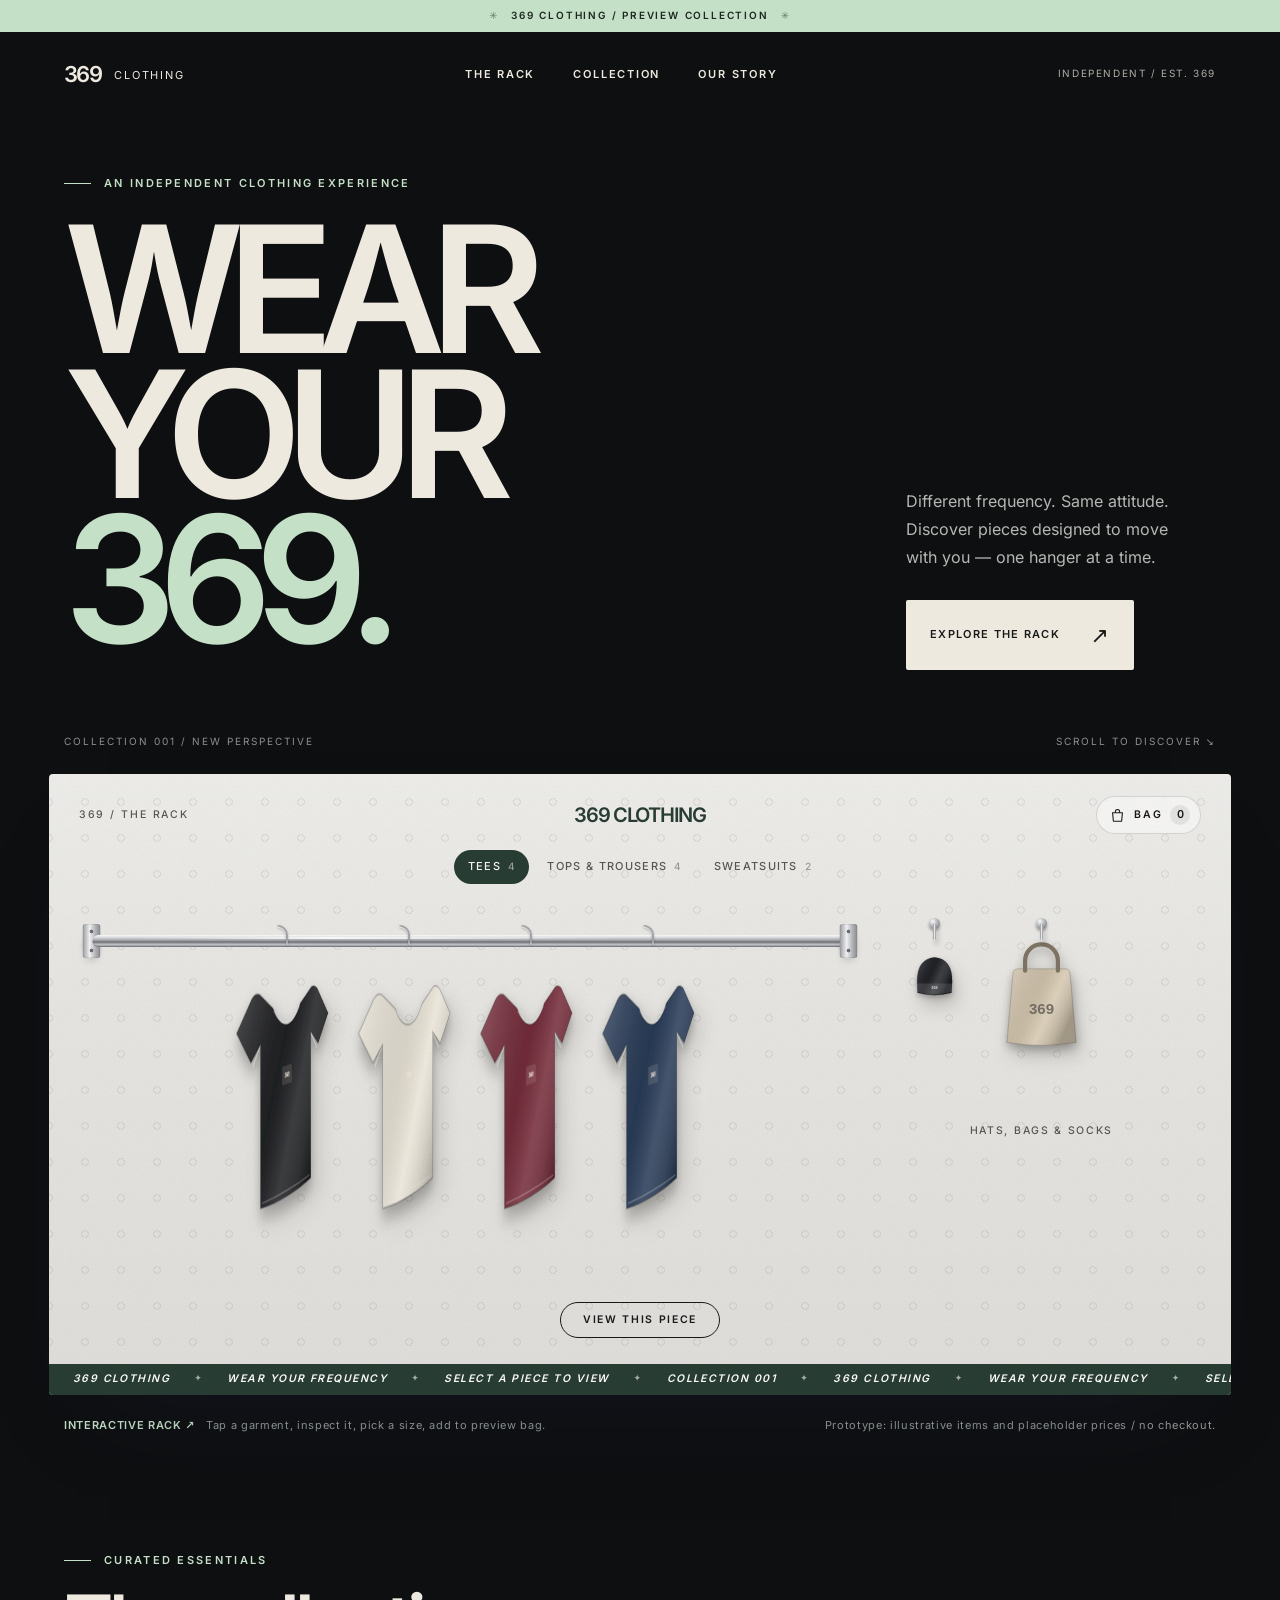
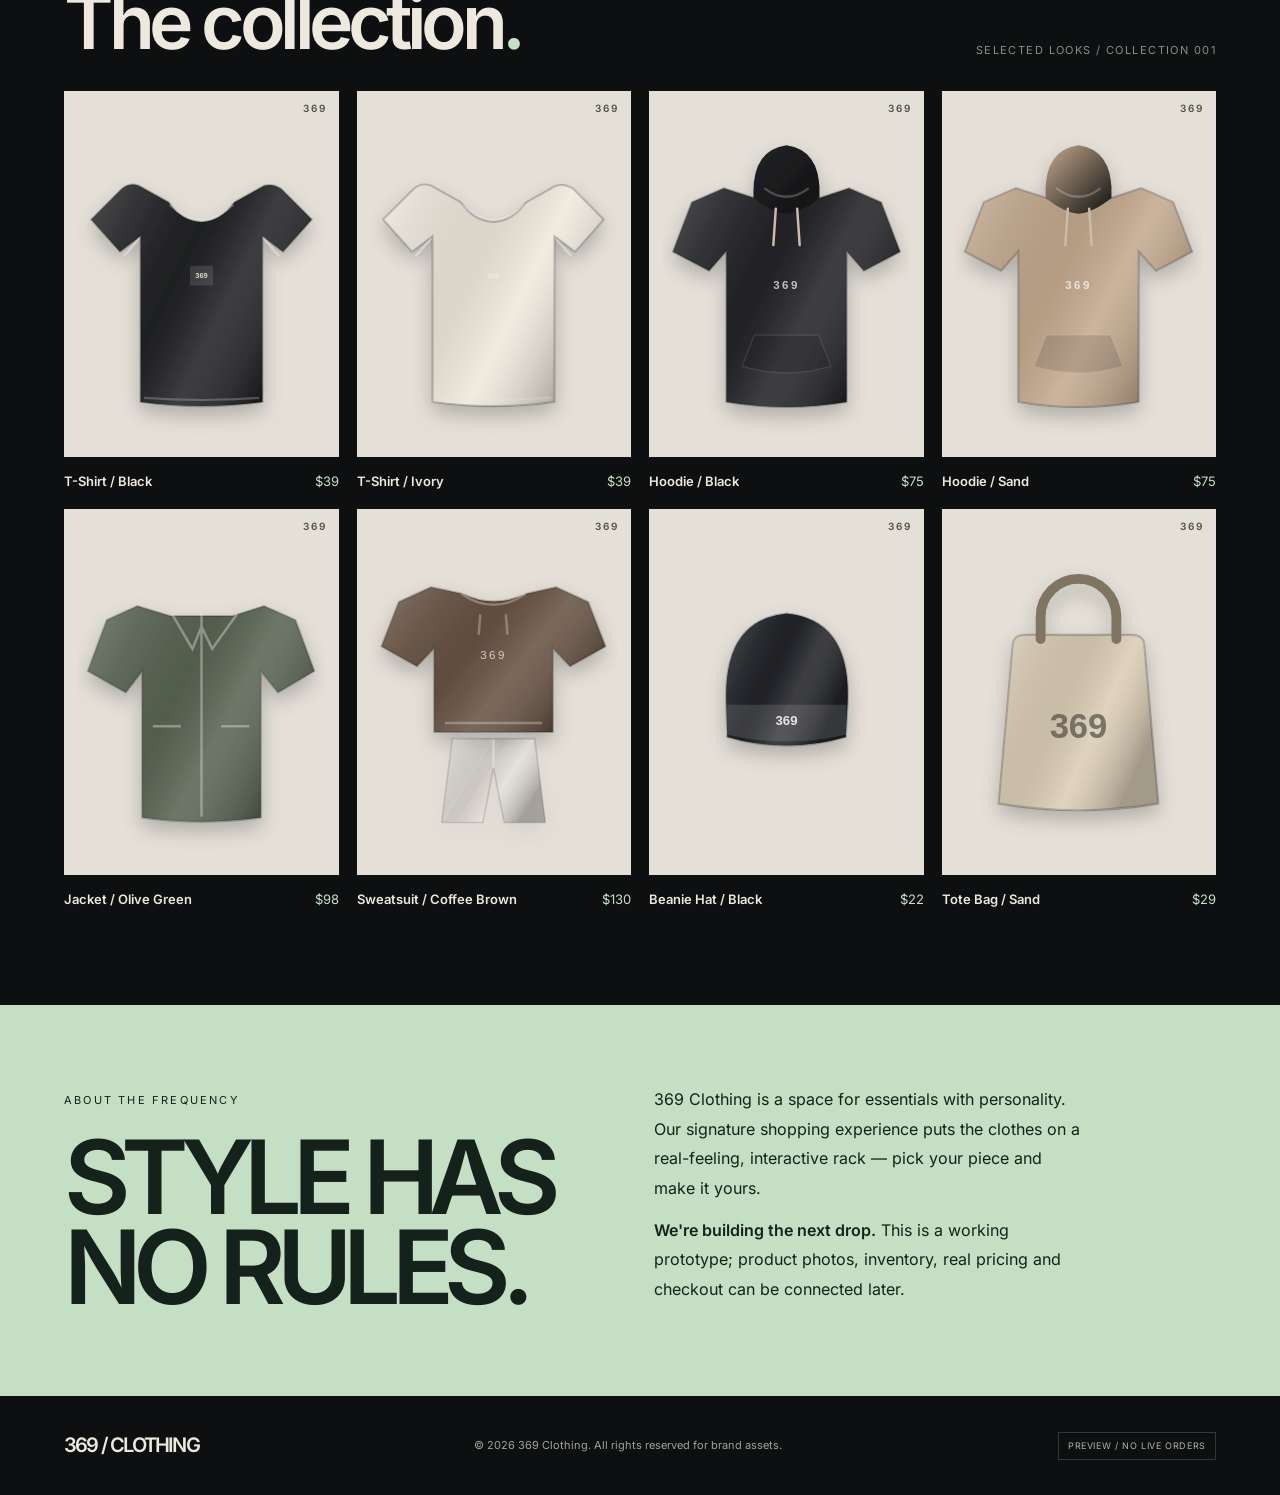
==== index.html @ be25eebd "Build 369 Clothing Mkurugenzi interactive rack demo" ====
<!doctype html>
<html lang="en">
<head>
<meta charset="utf-8">
<meta name="viewport" content="width=device-width,initial-scale=1">
<meta name="theme-color" content="#0e0f11">
<meta name="description" content="369 Clothing — contemporary streetwear. Discover the collection on an interactive clothing rail.">
<title>369 CLOTHING — Wear Your Frequency</title>
<link rel="stylesheet" href="assets/rack.css">
<style>
:root{--bg:#0e0f11;--cream:#eee9df;--quiet:#9e9f9d;--accent:#c4e0c7;--line:rgba(255,255,255,.16)}
*,*:before,*:after{box-sizing:border-box}
html{scroll-behavior:smooth}body{margin:0;background:var(--bg);color:var(--cream);font-family:"MKR Inter",Inter,system-ui,Arial,sans-serif;line-height:1.55}a{color:inherit;text-decoration:none}button{font:inherit}button,a{-webkit-tap-highlight-color:transparent}a:focus-visible,button:focus-visible{outline:2px solid var(--accent);outline-offset:4px}
.announcement{min-height:32px;display:flex;align-items:center;justify-content:center;gap:12px;background:var(--accent);color:#1d2720;text-align:center;font-size:10px;font-weight:700;letter-spacing:.18em;text-transform:uppercase;padding:8px 14px}
.announcement span{opacity:.55}
.navbar{position:relative;z-index:8;display:flex;align-items:center;justify-content:space-between;max-width:1460px;margin:auto;padding:25px clamp(20px,5vw,74px)}
.brand{font-weight:800;font-size:22px;letter-spacing:-.075em;white-space:nowrap}.brand b{font-weight:400;font-size:11px;letter-spacing:.16em;margin-left:9px;vertical-align:middle}
.navlinks{display:flex;align-items:center;gap:clamp(20px,3vw,50px);font-size:11px;font-weight:600;letter-spacing:.16em;text-transform:uppercase}.navlinks a:hover{color:var(--accent)}.navend{font-size:10px;letter-spacing:.16em;text-transform:uppercase;opacity:.72}
.hero{max-width:1460px;margin:auto;display:grid;grid-template-columns:minmax(0,1fr) 310px;gap:32px;padding:50px clamp(20px,5vw,74px) 60px;align-items:end}
.eyebrow{display:inline-flex;align-items:center;gap:13px;color:var(--accent);font-size:11px;letter-spacing:.21em;text-transform:uppercase;font-weight:600}.eyebrow:before{content:"";height:1px;width:27px;background:var(--accent)}
h1,h2,h3,p{margin-top:0}h1{font-size:clamp(70px,13.8vw,196px);line-height:.82;font-weight:750;letter-spacing:-.095em;margin:25px 0 22px}
.hero h1 em{font-style:normal;color:var(--accent)}
.hero-caption{padding:0 5px 4px 0}.hero-caption p{font-size:16px;color:#b6b7b3;line-height:1.75;max-width:290px;margin-bottom:29px}.round-btn{display:inline-flex;align-items:center;justify-content:space-between;gap:30px;background:var(--cream);color:#171a18;border-radius:2px;padding:18px 24px;font-size:11px;font-weight:700;text-transform:uppercase;letter-spacing:.12em;min-width:220px;transition:transform .2s,background .2s}.round-btn:hover{background:var(--accent);transform:translateY(-3px)}.round-btn span{font-size:22px;font-weight:400}
.hero-overline{max-width:1460px;margin:0 auto;padding:0 clamp(20px,5vw,74px) 25px;display:flex;justify-content:space-between;color:#8d908d;font-size:10px;letter-spacing:.2em;text-transform:uppercase}
.rack-section{max-width:1460px;margin:auto;padding:0 clamp(12px,3.8vw,58px)}.rack-section .mkr-shell{border-radius:4px}
.rack-section .mkr,.rack-section .mkr-detail{--mkr-bg:#e9e6df;--mkr-bg-2:#f4f0e9;--mkr-paper:#faf8f4;--mkr-navy:#283d34;--mkr-navy-ink:#fff}
.rack-section .mkr-logo{font-family:"MKR Inter",sans-serif;font-style:normal;font-weight:800;font-size:20px;letter-spacing:-.065em}
.rack-section .mkr-tab[aria-pressed="true"]{background:#283d34}
.rack-note{display:flex;justify-content:space-between;gap:20px;max-width:1460px;margin:auto;padding:22px clamp(20px,5vw,74px) 74px;color:#949b96;font-size:11px;letter-spacing:.06em}.rack-note b{color:var(--accent);font-weight:600}
.section{max-width:1460px;margin:auto;padding:35px clamp(20px,5vw,74px) 96px}.section-head{display:flex;align-items:end;justify-content:space-between;gap:20px;margin-bottom:32px}.section h2{font-size:clamp(40px,6vw,75px);line-height:1;letter-spacing:-.073em;font-weight:650;margin:15px 0 0}.section-head small{color:#888f88;font-size:11px;letter-spacing:.13em;text-transform:uppercase}
.grid{display:grid;grid-template-columns:repeat(4,minmax(0,1fr));gap:18px}.product{display:block}.product-img{background:#e4e0d8;aspect-ratio:3/4;display:grid;place-items:center;position:relative;overflow:hidden}.product-img img{height:89%;max-width:90%;object-fit:contain;transition:transform .5s cubic-bezier(.2,.8,.2,1)}.product:hover img{transform:scale(1.075) rotate(-2deg)}.product-img:after{content:"369";position:absolute;right:12px;top:10px;font-size:10px;color:#4b5048;font-weight:700;letter-spacing:.2em}.product-meta{padding-top:14px;display:flex;justify-content:space-between;gap:14px;font-size:13px}.product-meta strong{font-weight:600}.product-meta span{color:var(--accent);white-space:nowrap}
.story{background:#c4dfc4;color:#14221b;min-height:300px;display:grid;grid-template-columns:1fr 1fr;gap:28px;align-items:center;padding:80px max(5vw,20px)}.story h2{font-size:clamp(50px,8vw,110px);line-height:.88;letter-spacing:-.09em;margin:0}.story p{max-width:430px;line-height:1.85;margin:0 0 12px}.story .small{font-size:11px;letter-spacing:.2em;text-transform:uppercase;margin-bottom:22px}
footer{max-width:1460px;margin:auto;display:flex;justify-content:space-between;gap:25px;align-items:center;padding:34px clamp(20px,5vw,74px);font-size:11px;color:#9ea49d}footer strong{color:var(--cream);font-size:20px;letter-spacing:-.09em}
.demo-tag{border:1px solid var(--line);padding:6px 9px;font-size:9px;color:#a5bca9;letter-spacing:.07em;text-transform:uppercase}
@media(max-width:850px){.hero{grid-template-columns:1fr;gap:0;padding-top:28px}.hero-caption p{max-width:580px}.hero h1{font-size:clamp(70px,16vw,148px)}.hero-overline{padding-top:12px}.grid{grid-template-columns:repeat(2,minmax(0,1fr))}.story{grid-template-columns:1fr;padding:60px 24px}.navend{display:none}}
@media(max-width:480px){.navbar{padding:21px 17px}.brand{font-size:20px}.brand b{display:none}.navlinks{gap:13px;font-size:9px}.hero{padding:35px 19px 43px}.hero h1{font-size:clamp(69px,18vw,102px)}.hero-caption p{font-size:14px}.hero-overline{padding:0 18px 18px}.hero-overline span:last-child{display:none}.rack-section{padding:0 8px}.rack-note{padding:21px 18px 55px;display:block}.rack-note span{display:block;margin-bottom:7px}.section{padding:20px 18px 65px}.section-head small{display:none}.grid{gap:12px}.product-meta{font-size:11px}.section h2{font-size:46px}footer{padding:30px 18px;flex-wrap:wrap}.announcement{font-size:9px}}
@media(prefers-reduced-motion:reduce){html{scroll-behavior:auto}.product-img img,.round-btn{transition:none}}
</style>
</head>
<body>
<div class="announcement"><span>✳</span> 369 CLOTHING / PREVIEW COLLECTION <span>✳</span></div>
<header class="navbar">
  <a href="#" class="brand" aria-label="369 Clothing Home">369 <b>CLOTHING</b></a>
  <nav class="navlinks" aria-label="Main navigation"><a href="#rack">The Rack</a><a href="#collection">Collection</a><a href="#story">Our Story</a></nav>
  <div class="navend">Independent / Est. 369</div>
</header>
<main>
<section class="hero">
  <div>
    <div class="eyebrow">An independent clothing experience</div>
    <h1>WEAR<br>YOUR<br><em>369.</em></h1>
  </div>
  <div class="hero-caption">
    <p>Different frequency. Same attitude. Discover pieces designed to move with you — one hanger at a time.</p>
    <a class="round-btn" href="#rack">Explore the rack <span aria-hidden="true">↗</span></a>
  </div>
</section>
<div class="hero-overline"><span>Collection 001 / New perspective</span><span>Scroll to discover ↘</span></div>
<section id="rack" class="rack-section" aria-label="Interactive clothing rack">
 <div class="mkr" data-mkr-config='{"title":"369 / The Rack","currency":"$","ticker":["369 CLOTHING","WEAR YOUR FREQUENCY","SELECT A PIECE TO VIEW","COLLECTION 001"]}'></div>
</section>
<div class="rack-note"><span><b>INTERACTIVE RACK ↗</b> &nbsp; Tap a garment, inspect it, pick a size, add to preview bag.</span><span>Prototype: illustrative items and placeholder prices / no checkout.</span></div>
<section id="collection" class="section">
  <div class="section-head"><div><div class="eyebrow">Curated essentials</div><h2>The collection<span style="color:var(--accent)">.</span></h2></div><small>Selected looks / collection 001</small></div>
  <div id="product-grid" class="grid" aria-label="Selected clothing pieces"></div>
</section>
<section id="story" class="story"><div><p class="small">About the frequency</p><h2>STYLE HAS<br>NO RULES.</h2></div><div><p>369 Clothing is a space for essentials with personality. Our signature shopping experience puts the clothes on a real-feeling, interactive rack — pick your piece and make it yours.</p><p><strong>We're building the next drop.</strong> This is a working prototype; product photos, inventory, real pricing and checkout can be connected later.</p></div></section>
</main>
<footer><strong>369 / CLOTHING</strong><div>© 2026 369 Clothing. All rights reserved for brand assets.</div><span class="demo-tag">Preview / no live orders</span></footer>
<script src="assets/products.js"></script>
<script src="assets/cart.js"></script>
<script src="assets/rack.js"></script>
<script>
(function(){
 const grid=document.getElementById('product-grid');
 const picks=[0,1,4,5,6,8,10,11];
 const items=window.MKR_FALLBACK_PRODUCTS||[];
 grid.innerHTML=picks.map((n)=>{
   const p=items[n];if(!p)return '';
   const name=p.name.split(' – ');
   return '<a class="product" href="#rack" aria-label="See '+name[0]+' on the interactive rack"><div class="product-img"><img loading="lazy" src="'+p.image+'" alt="'+p.name+' — illustrative preview"></div><div class="product-meta"><strong>'+name[0]+' / '+(name[1]||'')+'</strong><span>$'+p.price+'</span></div></a>';
 }).join('');
})();
</script>
</body>
</html>
---- assets/rack.css ----
/*! Mkurugenzi v2.1.0. Fonts: Inter and Instrument Serif, SIL Open Font License 1.1, self hosted. */

@font-face { font-family: "MKR Inter"; src: url("fonts/inter-latin-400-normal.woff2") format("woff2"); font-weight: 400; font-display: swap; }
@font-face { font-family: "MKR Inter"; src: url("fonts/inter-latin-500-normal.woff2") format("woff2"); font-weight: 500; font-display: swap; }
@font-face { font-family: "MKR Inter"; src: url("fonts/inter-latin-600-normal.woff2") format("woff2"); font-weight: 600; font-display: swap; }
@font-face { font-family: "MKR Serif"; src: url("fonts/instrument-serif-latin-400-italic.woff2") format("woff2"); font-style: italic; font-weight: 400; font-display: swap; }

.mkr, .mkr-detail {
  --mkr-bg: #e9e7e2;
  --mkr-bg-2: #f3f1ec;
  --mkr-paper: #faf9f6;
  --mkr-ink: #18181a;
  --mkr-muted: #5a5853;
  --mkr-line: rgba(24, 24, 26, .14);
  --mkr-navy: #2a3a64;
  --mkr-navy-ink: #f4f1ea;
  --mkr-sans: "MKR Inter", system-ui, -apple-system, "Segoe UI", Roboto, sans-serif;
  --mkr-serif: "MKR Serif", Georgia, serif;
  --mkr-ease: cubic-bezier(.22, .9, .24, 1);
  --mkr-spring: cubic-bezier(.34, 1.4, .5, 1);
  font-family: var(--mkr-sans);
  color: var(--mkr-ink);
  line-height: 1.4;
  -webkit-font-smoothing: antialiased;
}
.mkr *, .mkr *::before, .mkr *::after, .mkr-detail *, .mkr-detail *::before, .mkr-detail *::after { box-sizing: border-box; }
.mkr button, .mkr-detail button { all: unset; box-sizing: border-box; cursor: pointer; font-family: var(--mkr-sans); -webkit-tap-highlight-color: transparent; }
.mkr ul { list-style: none; margin: 0; padding: 0; }
.mkr li { margin: 0; padding: 0; }
.mkr p, .mkr-detail p, .mkr-detail h3, .mkr-detail figure { margin: 0; padding: 0; }
.mkr img, .mkr-detail img { max-width: none; border: 0; box-shadow: none; -webkit-user-drag: none; user-select: none; }
.mkr a, .mkr-detail a { color: inherit; }
.mkr :focus-visible, .mkr-detail :focus-visible { outline: 2px solid var(--mkr-navy); outline-offset: 3px; border-radius: 6px; }
.mkr-sr { position: absolute !important; width: 1px; height: 1px; overflow: hidden; clip: rect(0 0 0 0); white-space: nowrap; }

/* Studio cut-outs drawn from the shared image sheet. --sh is the rendered height. */
.mkr-sprite {
  display: block; flex: 0 0 auto;
  height: var(--sh, 300px);
  width: calc(var(--sh, 300px) * var(--r, .75));
  background-repeat: no-repeat;
  background-size: calc(var(--sh, 300px) * var(--bs, 1)) auto;
  background-position: calc(var(--sh, 300px) * var(--bx, 0)) calc(var(--sh, 300px) * var(--by, 0));
}
.mkr-photo-fallback { display: block; height: var(--sh, 300px); width: auto; object-fit: contain; }

/* ------------------------------------------------------------------ */
/* Shell                                                              */
/* ------------------------------------------------------------------ */
.mkr { display: block; width: 100%; }
.mkr-shell {
  position: relative;
  isolation: isolate;
  overflow: hidden;
  border-radius: 10px;
  background-color: #e8e7e3;
  background-image:
    radial-gradient(circle at center, rgba(0,0,0,0) 0 2.6px, rgba(40,36,30,.075) 2.9px 3.8px, rgba(0,0,0,0) 4.2px),
    linear-gradient(180deg, rgba(255,255,255,.35), rgba(255,255,255,0) 40%, rgba(0,0,0,.03));
  background-size: 36px 36px, 100% 100%;
  background-position: 18px 10px, 0 0;
  box-shadow: 0 50px 90px -60px rgba(24, 30, 50, .55), 0 0 0 1px rgba(24,24,26,.05);
}
.mkr-grain {
  position: absolute; inset: 0; z-index: 30; pointer-events: none; opacity: .045; mix-blend-mode: multiply;
  background-image: url("data:image/svg+xml,%3Csvg xmlns='http://www.w3.org/2000/svg' width='160' height='160'%3E%3Cfilter id='n'%3E%3CfeTurbulence type='fractalNoise' baseFrequency='.9' numOctaves='2' stitchTiles='stitch'/%3E%3CfeColorMatrix values='0 0 0 0 0 0 0 0 0 0 0 0 0 0 0 0 0 0 .9 0'/%3E%3C/filter%3E%3Crect width='100%25' height='100%25' filter='url(%23n)'/%3E%3C/svg%3E");
}

.mkr-top {
  position: relative; z-index: 4;
  display: grid; grid-template-columns: 1fr auto 1fr; align-items: center;
  padding: 22px 30px 0;
  font-size: 10.5px; font-weight: 500; letter-spacing: .18em; text-transform: uppercase; color: var(--mkr-muted);
}
.mkr-top-r { text-align: right; }
.mkr-logo {
  font-family: var(--mkr-serif); font-style: italic; font-size: 30px; letter-spacing: 0; text-transform: none;
  color: var(--mkr-navy); line-height: 1;
}

.mkr-tabs { position: relative; z-index: 4; display: flex; justify-content: center; gap: 4px; padding: 16px 20px 0; flex-wrap: wrap; }
.mkr .mkr-tab {
  position: relative; font-size: 11px; font-weight: 500; letter-spacing: .12em; text-transform: uppercase;
  padding: 9px 14px; border-radius: 999px; color: var(--mkr-muted); transition: color .25s, background .25s;
}
.mkr .mkr-tab:hover { color: var(--mkr-ink); background: rgba(24,24,26,.05); }
.mkr .mkr-tab[aria-pressed="true"] { color: var(--mkr-paper); background: var(--mkr-ink); }
.mkr-tab-n { margin-left: 7px; font-size: 10px; opacity: .55; font-variant-numeric: tabular-nums; }

/* ------------------------------------------------------------------ */
/* Scene: rail + wall                                                 */
/* ------------------------------------------------------------------ */
.mkr-scene {
  position: relative; z-index: 2;
  display: grid; grid-template-columns: minmax(0, 1fr) 320px; gap: 20px;
  padding: 10px 30px 0;
}

/* Rail */
.mkr-railzone { position: relative; height: calc(var(--railh, 470px)); }
.mkr-rod { position: absolute; left: 50%; top: 30px; width: var(--rodw, 90%); max-width: 100%; height: 34px; transform: translateX(-50%); pointer-events: none; z-index: 0; transition: width .5s var(--mkr-ease); }
.mkr-bar {
  position: absolute; left: 10px; right: 10px; top: 11px; height: 12px; border-radius: 7px;
  background: linear-gradient(180deg, #ffffff 0%, #e3e4e6 18%, #a7a9ad 44%, #6f7176 58%, #c2c4c8 78%, #8c8e93 100%);
  box-shadow: 0 12px 16px -10px rgba(0,0,0,.4), inset 0 -1px 0 rgba(0,0,0,.18);
}
.mkr-bar::after { content: ""; position: absolute; left: 6%; right: 30%; top: 2px; height: 2px; border-radius: 2px; background: linear-gradient(90deg, rgba(255,255,255,0), rgba(255,255,255,.95) 40%, rgba(255,255,255,0)); }
.mkr-bracket {
  position: absolute; top: 0; width: 18px; height: 34px; border-radius: 3px;
  background:
    radial-gradient(circle at 50% 22%, #6d6f74 0 1.6px, transparent 2.2px),
    radial-gradient(circle at 50% 78%, #6d6f74 0 1.6px, transparent 2.2px),
    linear-gradient(90deg, #9a9ca1, #f5f5f6 40%, #b7b9bd 70%, #8a8c91);
  box-shadow: 0 6px 10px -6px rgba(0,0,0,.45), inset 0 0 0 1px rgba(0,0,0,.08);
}
.mkr-bracket-l { left: 0; } .mkr-bracket-r { right: 0; }

.mkr-rack {
  position: relative; z-index: 2; height: 100%;
  display: flex; justify-content: center; align-items: flex-start;
  padding-top: 29px !important;
}
.mkr-railzone.is-scroll { overflow-x: auto; overflow-y: hidden; scrollbar-width: none; }
.mkr-railzone.is-scroll::-webkit-scrollbar { display: none; }
.mkr-railzone.is-scroll .mkr-rack { justify-content: flex-start; width: max-content; padding: 29px 30px 0 !important; }
.mkr-railzone.is-scroll .mkr-rod { display: none; }
.mkr-railzone.is-scroll .mkr-rack::before {
  content: ""; position: absolute; left: 8px; right: 8px; top: 41px; height: 12px; border-radius: 7px; z-index: -1;
  background: linear-gradient(180deg, #ffffff 0%, #e3e4e6 18%, #a7a9ad 44%, #6f7176 58%, #c2c4c8 78%, #8c8e93 100%);
  box-shadow: 0 12px 16px -10px rgba(0,0,0,.4);
}

.mkr-slot {
  position: relative; flex: 0 0 auto; height: 100%;
  width: calc(var(--ws, 70px) * var(--k, 1) + var(--gap, 24px));
  transition: width .6s var(--mkr-ease);
}
.mkr-slot.is-active { width: calc(var(--wf, 240px) * var(--k, 1) + var(--gap, 24px)); z-index: 10; }
/* Chrome hook that wraps over the rod */
.mkr-slot::before {
  content: ""; position: absolute; z-index: 3; pointer-events: none;
  left: calc(50% - 10px); top: 2px; width: 11px; height: 19px;
  border: 2.4px solid #a4a6ab; border-left-color: transparent; border-bottom-color: transparent; border-radius: 0 10px 0 0;
  filter: drop-shadow(0 1px 0 rgba(255,255,255,.7)) drop-shadow(0 1px 1px rgba(0,0,0,.25));
}
.mkr .mkr-item { position: absolute; inset: 0; display: block; border-radius: 10px; }
.mkr .mkr-item:focus-visible { outline-offset: -4px; }

.mkr-garment {
  position: absolute; left: 50%; top: 0; transform: translateX(-50%);
  width: calc(var(--wf, 240px) * var(--k, 1)); height: calc(var(--h, 300px) * var(--k, 1));
  --sh: calc(var(--h, 300px) * var(--k, 1));
  pointer-events: none;
  filter: drop-shadow(6px 12px 10px rgba(30, 26, 20, .16));
}
.mkr-face { position: absolute; top: 0; left: 50%; display: block; backface-visibility: hidden; transform-origin: 50% 0; }
.mkr-face-side {
  transform: translateX(-50%) perspective(900px) rotateY(0deg);
  transition: transform .34s cubic-bezier(.5, 0, .75, 0) .12s, opacity .2s linear .26s;
}
.mkr-face-side.is-fake { transform: translateX(-50%) perspective(900px) rotateY(64deg); }
.mkr-face-front {
  opacity: 0;
  transform: translateX(-50%) perspective(900px) rotateY(-88deg);
  transition: transform .3s cubic-bezier(.5, 0, .75, 0), opacity .12s linear .18s;
}
.mkr-slot.is-active .mkr-face-side { opacity: 0; transform: translateX(-50%) perspective(900px) rotateY(88deg); transition: transform .3s cubic-bezier(.5, 0, .75, 0), opacity .1s linear .22s; }
.mkr-slot.is-active .mkr-face-front { opacity: 1; transform: translateX(-50%) perspective(900px) rotateY(0deg); transition: transform .5s cubic-bezier(.2, .9, .3, 1.15) .26s, opacity .08s linear .26s; }
.mkr-swing { display: block; transform-origin: 50% 0; }
.mkr-slot.is-active .mkr-swing { animation: mkr-swing 1.5s var(--mkr-ease) .45s both; }
.mkr-img { display: block; }
.mkr-slot.is-sold .mkr-garment { opacity: .5; }

.mkr-tag {
  position: absolute; left: 50%; top: calc(var(--h, 300px) * var(--k, 1) + 16px); transform: translate(-50%, 4px);
  white-space: nowrap; font-size: 11px; letter-spacing: .02em; color: var(--mkr-muted);
  opacity: 0; transition: opacity .25s, transform .35s var(--mkr-ease); pointer-events: none;
}
.mkr-slot.is-active .mkr-tag { opacity: 1; transform: translate(-50%, 0); transition-delay: .3s; }

@keyframes mkr-swing {
  0% { transform: rotate(2.4deg); }
  35% { transform: rotate(-1.4deg); }
  65% { transform: rotate(.6deg); }
  100% { transform: rotate(0); }
}
.mkr-rack.is-entering .mkr-garment { animation: mkr-hang .9s var(--mkr-spring) backwards; animation-delay: calc(var(--i) * 45ms); }
@keyframes mkr-hang { from { opacity: 0; translate: 0 -30px; } to { opacity: 1; translate: 0 0; } }

/* Wall: pegs on the same pegboard */
.mkr-wall { position: relative; display: flex; flex-direction: column; justify-content: flex-start; padding-top: 24px; }
.mkr-wall-panel { position: relative; padding: 0 4px; }
.mkr-pegs { display: grid; grid-template-columns: repeat(3, 1fr); row-gap: 30px; column-gap: 8px; }
.mkr-peg { position: relative; height: calc(var(--h, 120px) + 60px); display: flex; justify-content: center; }
.mkr-hook {
  position: absolute; top: 0; left: 50%; width: 11px; height: 11px; margin-left: -5.5px; border-radius: 50%; z-index: 3;
  background: radial-gradient(circle at 35% 30%, #ffffff, #b6b8bc 45%, #6c6e73 100%);
  box-shadow: 0 2px 3px rgba(0,0,0,.35);
}
.mkr-hook::after {
  content: ""; position: absolute; left: 50%; top: 6px; width: 3px; height: 16px; margin-left: -1.5px; border-radius: 0 0 3px 3px;
  background: linear-gradient(90deg, #8a8c91, #eeeeef 50%, #8a8c91);
  box-shadow: 2px 5px 5px rgba(0,0,0,.2);
}
.mkr .mkr-wallitem { position: absolute; left: 0; right: 0; top: 16px; bottom: 0; display: flex; justify-content: center; border-radius: 8px; }
.mkr-wallswing {
  display: block; --sh: var(--h, 120px); transform-origin: 50% 0;
  transition: transform .6s var(--mkr-ease), filter .5s;
  filter: drop-shadow(4px 10px 8px rgba(30, 26, 20, .2));
}
.mkr-peg-tote .mkr-wallswing { margin-top: -10px; }
.mkr-wallimg { display: block; }
.mkr .mkr-wallitem:hover .mkr-wallswing, .mkr .mkr-wallitem:focus-visible .mkr-wallswing {
  transform: scale(1.08); animation: mkr-swing 1.3s var(--mkr-ease);
  filter: drop-shadow(6px 16px 12px rgba(30, 26, 20, .26));
}
.mkr-wallitem .mkr-tag { top: calc(var(--h, 120px) + 10px); }
.mkr-wallitem:hover .mkr-tag, .mkr-wallitem:focus-visible .mkr-tag { opacity: 1; transform: translate(-50%, 0); }
.mkr-wall-label { margin-top: 6px !important; text-align: center; font-size: 10.5px; font-weight: 500; letter-spacing: .16em; text-transform: uppercase; color: var(--mkr-muted); }

/* ------------------------------------------------------------------ */
/* Under the rail                                                     */
/* ------------------------------------------------------------------ */
.mkr-under { position: relative; z-index: 3; display: flex; flex-direction: column; align-items: center; gap: 14px; padding: 12px 20px 26px; }
.mkr-caption { min-height: 30px; display: flex; align-items: baseline; gap: 10px; justify-content: center; text-align: center; font-size: 12px; color: var(--mkr-muted); }
.mkr-caption-name { font-family: var(--mkr-serif); font-style: italic; font-size: 24px; color: var(--mkr-ink); line-height: 1.1; }
.mkr-caption-price { font-variant-numeric: tabular-nums; letter-spacing: .04em; }
.mkr-caption-sold { text-transform: uppercase; font-size: 10px; letter-spacing: .12em; color: #8a2433; }
.mkr-caption-hint { letter-spacing: .04em; }
.mkr .mkr-pill {
  font-size: 10.5px; font-weight: 600; letter-spacing: .16em; text-transform: uppercase;
  padding: 10px 22px; border-radius: 999px; border: 1px solid var(--mkr-ink);
  transition: background .25s, color .25s, transform .25s var(--mkr-spring);
}
.mkr .mkr-pill:hover { background: var(--mkr-ink); color: var(--mkr-paper); transform: translateY(-1px); }

.mkr-ticker { position: relative; z-index: 3; background: var(--mkr-navy); color: var(--mkr-navy-ink); overflow: hidden; white-space: nowrap; padding: 8px 0; font-size: 10.5px; font-weight: 600; font-style: italic; letter-spacing: .14em; text-transform: uppercase; }
.mkr-ticker-track { display: inline-flex; gap: 24px; padding-left: 24px; animation: mkr-marquee 42s linear infinite; }
.mkr-ticker-track i { font-style: normal; opacity: .6; font-size: 9px; }
@keyframes mkr-marquee { to { transform: translateX(-50%); } }

.mkr-toast {
  position: absolute; left: 50%; bottom: 48px; z-index: 40; transform: translate(-50%, 16px);
  background: var(--mkr-ink); color: var(--mkr-paper); font-size: 13px; padding: 11px 18px; border-radius: 999px;
  opacity: 0; pointer-events: none; transition: opacity .25s, transform .3s var(--mkr-ease); white-space: nowrap; max-width: calc(100% - 32px); overflow: hidden; text-overflow: ellipsis;
}
.mkr-toast a { color: #f1d9a6; margin-left: 6px; }
.mkr-toast.is-on { opacity: 1; transform: translate(-50%, 0); pointer-events: auto; }

/* ------------------------------------------------------------------ */
/* Detail view                                                        */
/* ------------------------------------------------------------------ */
html.mkr-lock { overflow: hidden; }
.mkr-detail { position: fixed; inset: 0; z-index: 999999; display: flex; flex-direction: column; overflow-y: auto; opacity: 0; transition: opacity .26s ease; }
.mkr-detail[hidden] { display: none; }
.mkr-detail.is-open { opacity: 1; }
.mkr-d-bg {
  position: fixed; inset: 0; z-index: -1;
  background:
    radial-gradient(900px 600px at 50% 32%, #fbf8f2, rgba(251,248,242,0) 70%),
    linear-gradient(180deg, #f2efe9, #e3e0d9);
}
.mkr-d-top { display: grid; grid-template-columns: 1fr auto 1fr; align-items: center; padding: 18px 28px; font-size: 11px; letter-spacing: .16em; text-transform: uppercase; color: var(--mkr-muted); }
.mkr-d-count { font-variant-numeric: tabular-nums; }
.mkr-d-logo { font-family: var(--mkr-serif); font-style: italic; font-size: 26px; letter-spacing: 0; text-transform: none; color: var(--mkr-navy); }
.mkr-detail .mkr-d-close { justify-self: end; font-size: 11px; font-weight: 600; letter-spacing: .16em; color: var(--mkr-ink); padding: 6px 2px; }
.mkr-detail .mkr-d-close:hover { text-decoration: underline; text-underline-offset: 4px; }

.mkr-d-stage { flex: 1 0 auto; display: grid; grid-template-columns: 1fr auto minmax(260px, 460px) auto 1fr; align-items: center; gap: 22px; padding: 0 28px; }
.mkr-d-ghost { display: flex; opacity: .22; filter: blur(1.5px) grayscale(.3); cursor: pointer; transition: opacity .25s; }
.mkr-d-ghost:hover { opacity: .38; }
.mkr-d-ghost-l { justify-content: flex-end; } .mkr-d-ghost-r { justify-content: flex-start; }
.mkr-d-ghostimg { --sh: min(30vh, 260px); }
.mkr-detail .mkr-d-arrow {
  width: 44px; height: 44px; border-radius: 50%; display: grid; place-items: center; color: var(--mkr-ink);
  background: rgba(255,255,255,.7); border: 1px solid var(--mkr-line); backdrop-filter: blur(6px);
  transition: background .2s, transform .25s var(--mkr-spring);
}
.mkr-detail .mkr-d-arrow:hover { background: #fff; transform: scale(1.08); }
.mkr-d-arrow svg { width: 18px; height: 18px; }
.mkr-d-main { position: relative; display: grid; place-items: center; }
.mkr-d-art { display: flex; justify-content: center; transform-origin: 50% 0; }
.mkr-d-img { --sh: min(56vh, 520px); filter: drop-shadow(0 30px 30px rgba(30, 24, 16, .22)); }
.mkr-detail.is-small .mkr-d-img { --sh: min(38vh, 320px); }
.mkr-detail.is-small .mkr-d-ghostimg { --sh: min(18vh, 150px); }
.mkr-d-shadow { position: absolute; left: 20%; right: 20%; bottom: -18px; height: 26px; background: radial-gradient(50% 50% at 50% 50%, rgba(30,24,16,.18), rgba(30,24,16,0)); filter: blur(3px); }
.mkr-d-shadow[hidden], .mkr-d-art[hidden], .mkr-d-photo[hidden] { display: none; }
.mkr-d-photo { height: min(56vh, 520px); width: auto; max-width: 100%; object-fit: cover; border-radius: 10px; box-shadow: 0 30px 60px -30px rgba(0,0,0,.45); }
.mkr-d-art.is-swing { animation: mkr-swing 1.4s var(--mkr-ease); }
.mkr-d-art.from-r { animation: mkr-in-r .55s var(--mkr-ease); }
.mkr-d-art.from-l { animation: mkr-in-l .55s var(--mkr-ease); }
@keyframes mkr-in-r { from { opacity: 0; transform: translateX(60px) rotate(3deg); } to { opacity: 1; transform: none; } }
@keyframes mkr-in-l { from { opacity: 0; transform: translateX(-60px) rotate(-3deg); } to { opacity: 1; transform: none; } }

.mkr-d-info { text-align: center; padding: 22px 24px 34px; }
.mkr-d-name { font-family: var(--mkr-serif); font-style: italic; font-weight: 400; font-size: clamp(28px, 3.4vw, 42px); line-height: 1.05; color: var(--mkr-navy); }
.mkr-d-meta { margin-top: 10px !important; display: flex; flex-wrap: wrap; justify-content: center; align-items: center; gap: 6px 10px; font-size: 13px; color: var(--mkr-muted); }
.mkr-d-price { color: var(--mkr-ink); font-weight: 600; font-variant-numeric: tabular-nums; }
.mkr-d-was { opacity: .75; }
.mkr-d-dot { width: 3px; height: 3px; border-radius: 50%; background: currentColor; opacity: .5; }
.mkr-d-swatch { width: 12px; height: 12px; border-radius: 50%; box-shadow: inset 0 0 0 1px rgba(0,0,0,.2); margin-right: -4px; }
.mkr-d-sizes { display: flex; flex-wrap: wrap; justify-content: center; gap: 6px; margin-top: 18px; }
.mkr-d-sizes[hidden] { display: none; }
.mkr-detail .mkr-size { min-width: 46px; height: 38px; padding: 0 12px; display: inline-grid; place-items: center; border: 1px solid var(--mkr-line); border-radius: 8px; font-size: 12px; font-weight: 500; background: rgba(255,255,255,.7); }
.mkr-detail .mkr-size[aria-pressed="true"] { background: var(--mkr-ink); color: var(--mkr-paper); border-color: var(--mkr-ink); }
.mkr-detail .mkr-size[disabled] { opacity: .4; text-decoration: line-through; cursor: not-allowed; }
.mkr-d-actions { display: flex; flex-wrap: wrap; justify-content: center; gap: 8px; margin-top: 20px; }
.mkr-detail .mkr-btn { display: inline-flex; align-items: center; justify-content: center; height: 44px; padding: 0 24px; border-radius: 999px; font-family: var(--mkr-sans); font-size: 11px; font-weight: 600; letter-spacing: .16em; text-transform: uppercase; text-decoration: none; border: 1px solid var(--mkr-ink); transition: background .2s, color .2s, transform .25s var(--mkr-spring); }
.mkr-detail .mkr-btn:hover { transform: translateY(-1px); }
.mkr-detail .mkr-btn-primary { background: var(--mkr-ink); color: var(--mkr-paper); }
.mkr-detail .mkr-btn-primary:hover { background: var(--mkr-navy); border-color: var(--mkr-navy); }
.mkr-detail .mkr-btn-ghost { color: var(--mkr-ink); background: transparent; }
.mkr-detail .mkr-btn-ghost:hover { background: rgba(24,24,26,.06); }
.mkr-detail .mkr-btn-disabled { opacity: .5; cursor: not-allowed; }
.mkr-detail .mkr-btn[disabled] { opacity: .6; cursor: progress; }
.mkr-d-note { margin-top: 12px !important; min-height: 18px; font-size: 13px; color: var(--mkr-muted); }
.mkr-d-note a { color: var(--mkr-navy); text-underline-offset: 3px; }

/* ------------------------------------------------------------------ */
/* Responsive                                                         */
/* ------------------------------------------------------------------ */
@media (max-width: 980px) {
  .mkr-scene { grid-template-columns: 1fr; gap: 10px; }
  .mkr-wall { max-width: 420px; width: 100%; margin: 0 auto; }
}
@media (max-width: 640px) {
  .mkr-shell { border-radius: 0; }
  .mkr-top { padding: 16px 16px 0; grid-template-columns: 1fr; text-align: center; }
  .mkr-top-side { display: none; }
  .mkr-tabs { flex-wrap: nowrap; justify-content: flex-start; overflow-x: auto; padding: 12px 16px 0; scrollbar-width: none; }
  .mkr-tabs::-webkit-scrollbar { display: none; }
  .mkr .mkr-tab { white-space: nowrap; }
  .mkr-scene { padding: 6px 0 0; }

  .mkr-wall { padding: 0 16px; }

  .mkr-d-top { padding: 14px 16px; }
  .mkr-d-logo { font-size: 20px; }
  .mkr-d-stage { grid-template-columns: auto 1fr auto; gap: 6px; padding: 0 10px; }
  .mkr-d-ghost { display: none; }
  .mkr-d-img { --sh: min(46vh, 380px); }
  .mkr-d-photo { height: min(46vh, 380px); }
  .mkr-d-info { padding: 16px 16px 28px; }
}
@media (prefers-reduced-motion: reduce) {
  .mkr *, .mkr-detail * { animation: none !important; transition-duration: .01ms !important; }
}

/* ------------------------------------------------------------------ */
/* Bag button                                                         */
/* ------------------------------------------------------------------ */
.mkr .mkr-bagbtn {
  display: inline-flex; align-items: center; gap: 8px; justify-self: end;
  padding: 8px 10px 8px 12px; border-radius: 999px; border: 1px solid var(--mkr-line);
  font-size: 10.5px; font-weight: 600; letter-spacing: .16em; text-transform: uppercase; color: var(--mkr-ink);
  background: rgba(255,255,255,.55); backdrop-filter: blur(6px);
  transition: background .2s, border-color .2s, transform .25s var(--mkr-spring);
}
.mkr .mkr-bagbtn:hover { background: #fff; border-color: rgba(24,24,26,.3); }
.mkr-bagbtn svg { width: 17px; height: 17px; }
.mkr-bagcount {
  min-width: 20px; height: 20px; padding: 0 6px; border-radius: 999px; display: inline-grid; place-items: center;
  background: rgba(24,24,26,.08); color: var(--mkr-ink); font-size: 11px; letter-spacing: 0; font-variant-numeric: tabular-nums;
}
.mkr-bagbtn.has-items .mkr-bagcount { background: var(--mkr-navy); color: #fff; }
.mkr-bagbtn.is-bump { animation: mkr-bump .5s var(--mkr-spring); }
@keyframes mkr-bump { 40% { transform: scale(1.12); } }
.mkr-top .mkr-top-r { display: flex; justify-content: flex-end; }

/* ------------------------------------------------------------------ */
/* Bag and checkout panel (Stripe-style)                              */
/* ------------------------------------------------------------------ */
.mkc {
  --c-ink: #1a1f36; --c-text: #3c4257; --c-muted: #697386; --c-line: #e3e8ee; --c-soft: #f6f8fa;
  --c-accent: #2a3a64; --c-accent-2: #1f2c4d; --c-ring: rgba(42, 58, 100, .22); --c-err: #df1b41; --c-ok: #1a7f5a;
  position: fixed; inset: 0; z-index: 1000000;
  font-family: "MKR Inter", system-ui, -apple-system, "Segoe UI", Roboto, sans-serif; color: var(--c-text);
  -webkit-font-smoothing: antialiased; line-height: 1.45;
}
.mkc[hidden] { display: none; }
.mkc *, .mkc *::before, .mkc *::after { box-sizing: border-box; }
.mkc button { all: unset; box-sizing: border-box; cursor: pointer; font-family: inherit; -webkit-tap-highlight-color: transparent; }
.mkc h2, .mkc p, .mkc ul, .mkc ol, .mkc dl, .mkc dd, .mkc fieldset { margin: 0; padding: 0; }
.mkc ul, .mkc ol { list-style: none; }
.mkc fieldset { border: 0; min-width: 0; }
.mkc a { color: var(--c-accent); text-underline-offset: 3px; }
.mkc :focus-visible { outline: none; box-shadow: 0 0 0 3px var(--c-ring); border-radius: 6px; }

.mkc-scrim { position: absolute; inset: 0; background: rgba(15, 20, 35, .38); backdrop-filter: blur(3px); opacity: 0; transition: opacity .3s ease; }
.mkc-panel {
  position: absolute; top: 0; right: 0; bottom: 0; width: min(460px, 100%);
  display: flex; flex-direction: column; background: #fff;
  box-shadow: -30px 0 60px -20px rgba(15, 20, 35, .35);
  transform: translateX(104%); transition: transform .42s cubic-bezier(.22, .9, .24, 1);
}
.mkc.is-open .mkc-scrim { opacity: 1; }
.mkc.is-open .mkc-panel { transform: none; }
.mkc.is-busy .mkc-body, .mkc.is-busy .mkc-foot { opacity: .6; pointer-events: none; transition: opacity .2s; }

.mkc-head { display: grid; grid-template-columns: 36px 1fr 36px; align-items: center; padding: 18px 20px 10px; }
.mkc-title { text-align: center; font-size: 16px; font-weight: 600; color: var(--c-ink); letter-spacing: -.01em; }
.mkc .mkc-icon { width: 36px; height: 36px; border-radius: 50%; display: grid; place-items: center; color: var(--c-muted); transition: background .15s, color .15s; }
.mkc .mkc-icon:hover { background: var(--c-soft); color: var(--c-ink); }
.mkc-icon svg { width: 18px; height: 18px; }

.mkc .mkc-steps { display: flex; gap: 6px; padding: 4px 24px 14px; }
.mkc-steps[hidden] { display: none; }
.mkc-steps li {
  flex: 1; position: relative; padding-top: 10px; font-size: 11px; font-weight: 500; color: var(--c-muted); letter-spacing: .02em;
}
.mkc-steps li::before { content: ""; position: absolute; left: 0; right: 0; top: 0; height: 3px; border-radius: 3px; background: var(--c-line); transition: background .3s; }
.mkc-steps li.is-current { color: var(--c-ink); }
.mkc-steps li.is-current::before, .mkc-steps li.is-done::before { background: var(--c-accent); }
.mkc-steps li.is-done { color: var(--c-accent); }

.mkc-demo { margin: 0 20px 6px !important; padding: 8px 12px !important; border-radius: 8px; background: #fff8e6; color: #7a5a00; font-size: 12px; }

.mkc-body { flex: 1; overflow-y: auto; padding: 6px 24px 20px; outline: none; }
.mkc-foot { border-top: 1px solid var(--c-line); padding: 16px 24px 22px; background: #fff; }

/* Lines */
.mkc-lines { display: flex; flex-direction: column; }
.mkc-line { display: grid; grid-template-columns: 76px 1fr auto; gap: 14px; align-items: start; padding: 16px 0; border-bottom: 1px solid var(--c-line); }
.mkc-line:last-child { border-bottom: 0; }
.mkc-thumb {
  --mkc-th: 68px;
  width: 76px; height: 84px; border-radius: 10px; background: linear-gradient(180deg, #f5f3ee, #e9e6df);
  display: flex; align-items: flex-start; justify-content: center; overflow: hidden; padding-top: 6px;
}
.mkc-thumb .mkr-sprite { max-width: 70px; }
.mkc-line-main { display: flex; flex-direction: column; gap: 3px; min-width: 0; }
.mkc-line-name { font-size: 14px; font-weight: 500; color: var(--c-ink); }
.mkc-line-meta { font-size: 12.5px; color: var(--c-muted); }
.mkc-line-price { font-size: 14px; font-weight: 500; color: var(--c-ink); font-variant-numeric: tabular-nums; white-space: nowrap; }
.mkc-qty { display: inline-flex; align-items: center; margin-top: 8px; border: 1px solid var(--c-line); border-radius: 8px; width: max-content; }
.mkc .mkc-qbtn { width: 32px; height: 30px; display: grid; place-items: center; font-size: 16px; color: var(--c-text); }
.mkc .mkc-qbtn:hover { background: var(--c-soft); }
.mkc-qn { min-width: 26px; text-align: center; font-size: 13px; font-weight: 500; font-variant-numeric: tabular-nums; }
.mkc .mkc-remove { margin-top: 6px; font-size: 12px; color: var(--c-muted); text-decoration: underline; text-underline-offset: 3px; width: max-content; }
.mkc .mkc-remove:hover { color: var(--c-err); }
.mkc-lines-sm .mkc-line { grid-template-columns: 52px 1fr auto; padding: 10px 0; }
.mkc-lines-sm .mkc-thumb { --mkc-th: 46px; width: 52px; height: 58px; border-radius: 8px; padding-top: 4px; }

/* Empty */
.mkc-empty { display: flex; flex-direction: column; align-items: center; text-align: center; padding: 60px 10px; gap: 10px; color: var(--c-muted); }
.mkc-empty svg { width: 96px; height: 64px; color: #c3c8d1; margin-bottom: 6px; }
.mkc-empty-t { font-size: 17px; font-weight: 600; color: var(--c-ink); }
.mkc-empty-s { font-size: 13.5px; max-width: 260px; margin-bottom: 10px !important; }

/* Summary */
.mkc-sum { display: flex; flex-direction: column; gap: 8px; margin-bottom: 14px !important; font-size: 14px; }
.mkc-sum > div { display: flex; justify-content: space-between; gap: 12px; }
.mkc-sum dt { color: var(--c-text); }
.mkc-sum dd { color: var(--c-ink); font-weight: 500; font-variant-numeric: tabular-nums; }
.mkc-sum .mkc-muted dt, .mkc-sum .mkc-muted dd { color: var(--c-muted); font-weight: 400; font-size: 13px; }
.mkc-sum .mkc-total { padding-top: 10px; border-top: 1px solid var(--c-line); font-size: 16px; }
.mkc-sum .mkc-total dt, .mkc-sum .mkc-total dd { color: var(--c-ink); font-weight: 600; }

/* Buttons */
.mkc .mkc-btn {
  display: flex; align-items: center; justify-content: center; gap: 10px; width: 100%; height: 48px; border-radius: 10px;
  font-size: 15px; font-weight: 600; letter-spacing: -.005em; transition: background .15s, box-shadow .15s, transform .15s;
}
.mkc .mkc-btn svg { width: 16px; height: 16px; }
.mkc .mkc-btn-primary { background: var(--c-accent); color: #fff; box-shadow: 0 1px 1px rgba(0,0,0,.08), 0 6px 16px -6px rgba(42,58,100,.55); }
.mkc .mkc-btn-primary:hover { background: var(--c-accent-2); }
.mkc .mkc-btn-primary:active { transform: translateY(1px); }
.mkc .mkc-btn-primary[disabled] { opacity: .75; cursor: progress; }
.mkc .mkc-btn-ghost { border: 1px solid var(--c-line); color: var(--c-ink); width: auto; padding: 0 22px; height: 42px; font-size: 14px; }
.mkc .mkc-btn-ghost:hover { background: var(--c-soft); }
.mkc-btn-amt { margin-left: auto; opacity: .85; font-weight: 500; font-variant-numeric: tabular-nums; }
.mkc-go .mkc-btn-amt { margin-left: 0; }
.mkc-go:has(.mkc-btn-amt) { justify-content: space-between; padding: 0 20px; }
.mkc-spin { width: 16px; height: 16px; border-radius: 50%; border: 2px solid rgba(255,255,255,.35); border-top-color: #fff; animation: mkc-spin .7s linear infinite; }
@keyframes mkc-spin { to { transform: rotate(360deg); } }

/* Form */
.mkc-form { display: flex; flex-direction: column; gap: 18px; }
.mkc-set { display: flex; flex-direction: column; gap: 12px; }
.mkc-set legend { font-size: 13px; font-weight: 600; color: var(--c-ink); margin-bottom: 10px; padding: 0; }
.mkc-row { display: grid; grid-template-columns: 1fr 1.4fr; gap: 12px; }
.mkc-field { display: flex; flex-direction: column; gap: 6px; }
.mkc-label { font-size: 13px; color: var(--c-text); font-weight: 500; }
.mkc-label em { color: var(--c-muted); font-style: normal; font-weight: 400; }
.mkc-input {
  width: 100%; height: 44px; padding: 0 12px; border: 1px solid var(--c-line); border-radius: 8px; background: #fff;
  font: inherit; font-size: 15px; color: var(--c-ink);
  box-shadow: 0 1px 1px rgba(0,0,0,.03), 0 2px 4px -2px rgba(60,66,87,.08);
  transition: border-color .15s, box-shadow .15s; -webkit-appearance: none; appearance: none;
}
.mkc-textarea { height: auto; padding: 10px 12px; resize: vertical; min-height: 64px; }
.mkc-input::placeholder { color: #a3acb9; }
.mkc-input:focus { outline: none; border-color: var(--c-accent); box-shadow: 0 0 0 3px var(--c-ring); }
.mkc-input[aria-invalid="true"] { border-color: var(--c-err); box-shadow: 0 0 0 3px rgba(223,27,65,.12); }
.mkc-err { font-size: 12.5px; color: var(--c-err); min-height: 0; }
.mkc-err:empty { display: none; }
.mkc-phone { display: flex; }
.mkc-cc { display: grid; place-items: center; padding: 0 12px; border: 1px solid var(--c-line); border-right: 0; border-radius: 8px 0 0 8px; background: var(--c-soft); font-size: 14px; color: var(--c-muted); }
.mkc-phone .mkc-input { border-radius: 0 8px 8px 0; }
.mkc-check { display: grid; grid-template-columns: 18px 1fr; gap: 10px; align-items: start; font-size: 13.5px; color: var(--c-text); cursor: pointer; }
.mkc-check input { width: 18px; height: 18px; margin: 1px 0 0; accent-color: var(--c-accent); cursor: pointer; }
.mkc-check-soft { color: var(--c-muted); }
.mkc-fine { font-size: 12px; color: var(--c-muted); }

/* Order summary + radios */
.mkc-order { border: 1px solid var(--c-line); border-radius: 10px; background: var(--c-soft); padding: 0 14px; margin-bottom: 18px; }
.mkc-order summary { display: flex; justify-content: space-between; padding: 12px 0; cursor: pointer; font-size: 14px; font-weight: 500; color: var(--c-ink); list-style: none; }
.mkc-order summary::-webkit-details-marker { display: none; }
.mkc-order summary::after { content: ""; width: 7px; height: 7px; border-right: 1.5px solid var(--c-muted); border-bottom: 1.5px solid var(--c-muted); transform: rotate(45deg); margin: 4px 0 0 10px; transition: transform .2s; }
.mkc-order[open] summary::after { transform: rotate(-135deg); margin-top: 8px; }
.mkc-order summary span { margin-left: auto; font-variant-numeric: tabular-nums; }
.mkc-order .mkc-lines { border-top: 1px solid var(--c-line); }
.mkc-radios { display: flex; flex-direction: column; border: 1px solid var(--c-line); border-radius: 10px; overflow: hidden; }
.mkc-radio { display: grid; grid-template-columns: 18px 1fr auto; gap: 12px; align-items: start; padding: 14px; cursor: pointer; border-top: 1px solid var(--c-line); transition: background .15s; }
.mkc-radio:first-child { border-top: 0; }
.mkc-radio:hover { background: #fafbfc; }
.mkc-radio:has(input:checked) { background: #f5f7fb; box-shadow: inset 3px 0 0 var(--c-accent); }
.mkc-radio input { width: 18px; height: 18px; margin: 1px 0 0; accent-color: var(--c-accent); cursor: pointer; }
.mkc-radio-main { display: flex; flex-wrap: wrap; align-items: center; gap: 4px 10px; font-size: 14px; font-weight: 500; color: var(--c-ink); }
.mkc-radio-desc { flex-basis: 100%; font-size: 12.5px; font-weight: 400; color: var(--c-muted); }
.mkc-radio-price { font-size: 14px; font-weight: 500; color: var(--c-ink); font-variant-numeric: tabular-nums; }
.mkc-badge { display: inline-grid; place-items: center; min-width: 30px; height: 20px; padding: 0 5px; border-radius: 4px; background: #1a1f36; color: #fff; font-size: 9px; letter-spacing: .05em; }
.mkc-badge-mp { background: #3aa53a; font-size: 11px; font-weight: 700; }
.mkc-secure { display: flex; gap: 10px; align-items: flex-start; margin-top: 16px !important; font-size: 12.5px; color: var(--c-muted); }
.mkc-secure svg { flex: 0 0 16px; width: 16px; height: 16px; margin-top: 1px; color: var(--c-ok); }
.mkc-alert { margin-bottom: 12px !important; padding: 10px 12px !important; border-radius: 8px; background: #fff0f3; color: #a4122f; font-size: 13px; }

/* Done */
.mkc-done { display: flex; flex-direction: column; align-items: center; text-align: center; gap: 10px; padding: 50px 6px 20px; }
.mkc-tick svg { width: 72px; height: 72px; }
.mkc-check-c { stroke: var(--c-ok); stroke-dasharray: 151; stroke-dashoffset: 151; animation: mkc-draw .6s ease-out forwards; }
.mkc-check-p { stroke: var(--c-ok); stroke-dasharray: 40; stroke-dashoffset: 40; animation: mkc-draw .35s .5s ease-out forwards; }
@keyframes mkc-draw { to { stroke-dashoffset: 0; } }
.mkc-done-t { font-size: 20px; font-weight: 600; color: var(--c-ink); margin-top: 8px !important; }
.mkc-done-s { font-size: 14px; max-width: 320px; }
.mkc-done-amt { font-size: 28px; font-weight: 600; color: var(--c-ink); font-variant-numeric: tabular-nums; margin-top: 6px !important; }

@media (max-width: 520px) {
  .mkc-panel { top: auto; height: 94vh; height: 94dvh; width: 100%; border-radius: 16px 16px 0 0; transform: translateY(104%); }
  .mkc-body { padding: 6px 18px 18px; }
  .mkc-foot { padding: 14px 18px 20px; }
  .mkc .mkc-steps { padding: 4px 18px 12px; }
  .mkc-row { grid-template-columns: 1fr; }
}
@media (prefers-reduced-motion: reduce) {
  .mkc *, .mkc-panel, .mkc-scrim { animation: none !important; transition-duration: .01ms !important; }
  .mkc-check-c, .mkc-check-p { stroke-dashoffset: 0; }
}
.mkc-body > .mkc-set { margin-top: 20px; }
.mkc-body > .mkc-order + .mkc-set { margin-top: 0; }
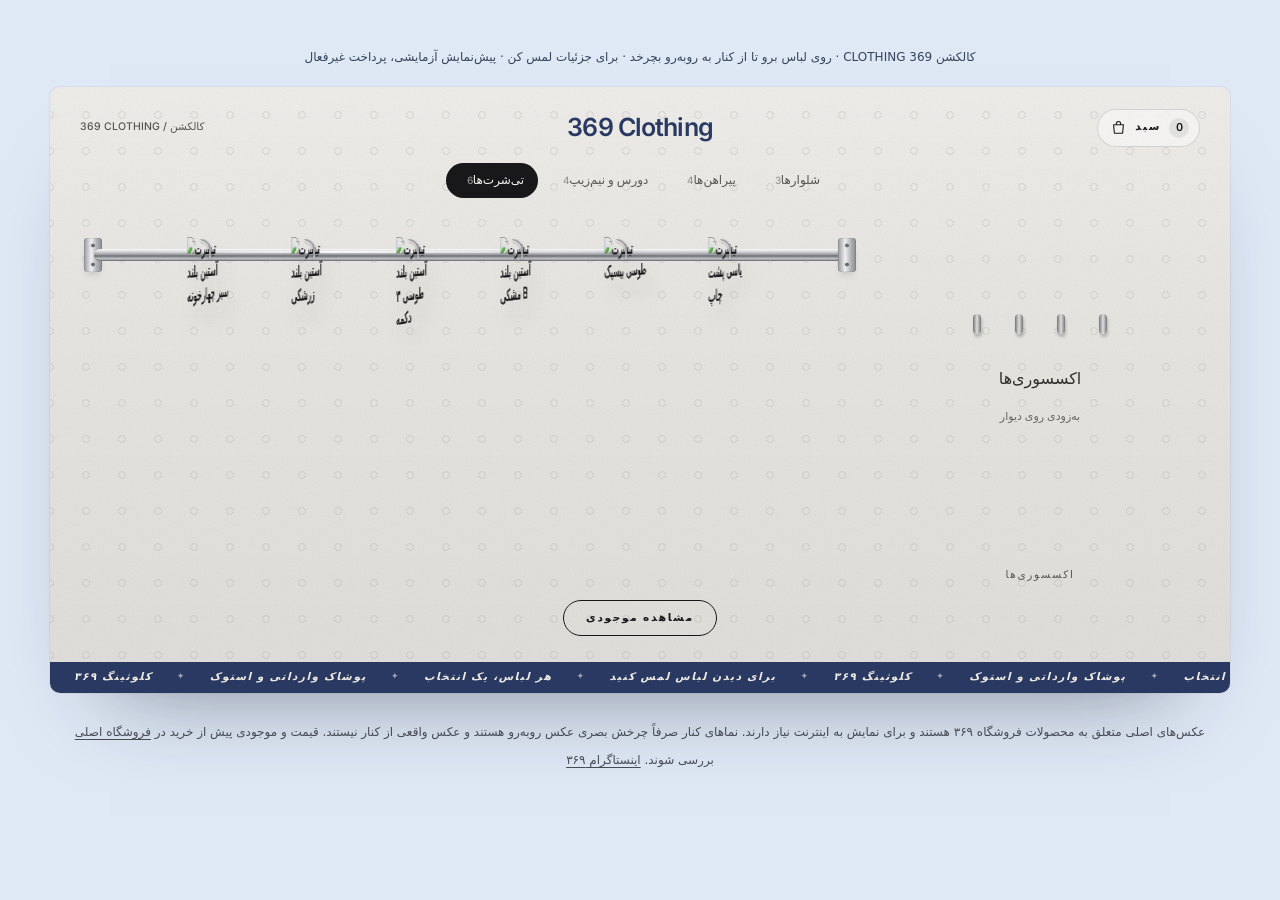
==== commit a207279a: "feat: publish standalone 369 Clothing Mkurugenzi rack with real catalog" ====
--- a/index.html
+++ b/index.html
@@ -1,86 +1,2050 @@
-<!doctype html>
-<html lang="en">
-<head>
-<meta charset="utf-8">
-<meta name="viewport" content="width=device-width,initial-scale=1">
-<meta name="theme-color" content="#0e0f11">
-<meta name="description" content="369 Clothing — contemporary streetwear. Discover the collection on an interactive clothing rail.">
-<title>369 CLOTHING — Wear Your Frequency</title>
-<link rel="stylesheet" href="assets/rack.css">
-<style>
-:root{--bg:#0e0f11;--cream:#eee9df;--quiet:#9e9f9d;--accent:#c4e0c7;--line:rgba(255,255,255,.16)}
-*,*:before,*:after{box-sizing:border-box}
-html{scroll-behavior:smooth}body{margin:0;background:var(--bg);color:var(--cream);font-family:"MKR Inter",Inter,system-ui,Arial,sans-serif;line-height:1.55}a{color:inherit;text-decoration:none}button{font:inherit}button,a{-webkit-tap-highlight-color:transparent}a:focus-visible,button:focus-visible{outline:2px solid var(--accent);outline-offset:4px}
-.announcement{min-height:32px;display:flex;align-items:center;justify-content:center;gap:12px;background:var(--accent);color:#1d2720;text-align:center;font-size:10px;font-weight:700;letter-spacing:.18em;text-transform:uppercase;padding:8px 14px}
-.announcement span{opacity:.55}
-.navbar{position:relative;z-index:8;display:flex;align-items:center;justify-content:space-between;max-width:1460px;margin:auto;padding:25px clamp(20px,5vw,74px)}
-.brand{font-weight:800;font-size:22px;letter-spacing:-.075em;white-space:nowrap}.brand b{font-weight:400;font-size:11px;letter-spacing:.16em;margin-left:9px;vertical-align:middle}
-.navlinks{display:flex;align-items:center;gap:clamp(20px,3vw,50px);font-size:11px;font-weight:600;letter-spacing:.16em;text-transform:uppercase}.navlinks a:hover{color:var(--accent)}.navend{font-size:10px;letter-spacing:.16em;text-transform:uppercase;opacity:.72}
-.hero{max-width:1460px;margin:auto;display:grid;grid-template-columns:minmax(0,1fr) 310px;gap:32px;padding:50px clamp(20px,5vw,74px) 60px;align-items:end}
-.eyebrow{display:inline-flex;align-items:center;gap:13px;color:var(--accent);font-size:11px;letter-spacing:.21em;text-transform:uppercase;font-weight:600}.eyebrow:before{content:"";height:1px;width:27px;background:var(--accent)}
-h1,h2,h3,p{margin-top:0}h1{font-size:clamp(70px,13.8vw,196px);line-height:.82;font-weight:750;letter-spacing:-.095em;margin:25px 0 22px}
-.hero h1 em{font-style:normal;color:var(--accent)}
-.hero-caption{padding:0 5px 4px 0}.hero-caption p{font-size:16px;color:#b6b7b3;line-height:1.75;max-width:290px;margin-bottom:29px}.round-btn{display:inline-flex;align-items:center;justify-content:space-between;gap:30px;background:var(--cream);color:#171a18;border-radius:2px;padding:18px 24px;font-size:11px;font-weight:700;text-transform:uppercase;letter-spacing:.12em;min-width:220px;transition:transform .2s,background .2s}.round-btn:hover{background:var(--accent);transform:translateY(-3px)}.round-btn span{font-size:22px;font-weight:400}
-.hero-overline{max-width:1460px;margin:0 auto;padding:0 clamp(20px,5vw,74px) 25px;display:flex;justify-content:space-between;color:#8d908d;font-size:10px;letter-spacing:.2em;text-transform:uppercase}
-.rack-section{max-width:1460px;margin:auto;padding:0 clamp(12px,3.8vw,58px)}.rack-section .mkr-shell{border-radius:4px}
-.rack-section .mkr,.rack-section .mkr-detail{--mkr-bg:#e9e6df;--mkr-bg-2:#f4f0e9;--mkr-paper:#faf8f4;--mkr-navy:#283d34;--mkr-navy-ink:#fff}
-.rack-section .mkr-logo{font-family:"MKR Inter",sans-serif;font-style:normal;font-weight:800;font-size:20px;letter-spacing:-.065em}
-.rack-section .mkr-tab[aria-pressed="true"]{background:#283d34}
-.rack-note{display:flex;justify-content:space-between;gap:20px;max-width:1460px;margin:auto;padding:22px clamp(20px,5vw,74px) 74px;color:#949b96;font-size:11px;letter-spacing:.06em}.rack-note b{color:var(--accent);font-weight:600}
-.section{max-width:1460px;margin:auto;padding:35px clamp(20px,5vw,74px) 96px}.section-head{display:flex;align-items:end;justify-content:space-between;gap:20px;margin-bottom:32px}.section h2{font-size:clamp(40px,6vw,75px);line-height:1;letter-spacing:-.073em;font-weight:650;margin:15px 0 0}.section-head small{color:#888f88;font-size:11px;letter-spacing:.13em;text-transform:uppercase}
-.grid{display:grid;grid-template-columns:repeat(4,minmax(0,1fr));gap:18px}.product{display:block}.product-img{background:#e4e0d8;aspect-ratio:3/4;display:grid;place-items:center;position:relative;overflow:hidden}.product-img img{height:89%;max-width:90%;object-fit:contain;transition:transform .5s cubic-bezier(.2,.8,.2,1)}.product:hover img{transform:scale(1.075) rotate(-2deg)}.product-img:after{content:"369";position:absolute;right:12px;top:10px;font-size:10px;color:#4b5048;font-weight:700;letter-spacing:.2em}.product-meta{padding-top:14px;display:flex;justify-content:space-between;gap:14px;font-size:13px}.product-meta strong{font-weight:600}.product-meta span{color:var(--accent);white-space:nowrap}
-.story{background:#c4dfc4;color:#14221b;min-height:300px;display:grid;grid-template-columns:1fr 1fr;gap:28px;align-items:center;padding:80px max(5vw,20px)}.story h2{font-size:clamp(50px,8vw,110px);line-height:.88;letter-spacing:-.09em;margin:0}.story p{max-width:430px;line-height:1.85;margin:0 0 12px}.story .small{font-size:11px;letter-spacing:.2em;text-transform:uppercase;margin-bottom:22px}
-footer{max-width:1460px;margin:auto;display:flex;justify-content:space-between;gap:25px;align-items:center;padding:34px clamp(20px,5vw,74px);font-size:11px;color:#9ea49d}footer strong{color:var(--cream);font-size:20px;letter-spacing:-.09em}
-.demo-tag{border:1px solid var(--line);padding:6px 9px;font-size:9px;color:#a5bca9;letter-spacing:.07em;text-transform:uppercase}
-@media(max-width:850px){.hero{grid-template-columns:1fr;gap:0;padding-top:28px}.hero-caption p{max-width:580px}.hero h1{font-size:clamp(70px,16vw,148px)}.hero-overline{padding-top:12px}.grid{grid-template-columns:repeat(2,minmax(0,1fr))}.story{grid-template-columns:1fr;padding:60px 24px}.navend{display:none}}
-@media(max-width:480px){.navbar{padding:21px 17px}.brand{font-size:20px}.brand b{display:none}.navlinks{gap:13px;font-size:9px}.hero{padding:35px 19px 43px}.hero h1{font-size:clamp(69px,18vw,102px)}.hero-caption p{font-size:14px}.hero-overline{padding:0 18px 18px}.hero-overline span:last-child{display:none}.rack-section{padding:0 8px}.rack-note{padding:21px 18px 55px;display:block}.rack-note span{display:block;margin-bottom:7px}.section{padding:20px 18px 65px}.section-head small{display:none}.grid{gap:12px}.product-meta{font-size:11px}.section h2{font-size:46px}footer{padding:30px 18px;flex-wrap:wrap}.announcement{font-size:9px}}
-@media(prefers-reduced-motion:reduce){html{scroll-behavior:auto}.product-img img,.round-btn{transition:none}}
-</style>
-</head>
-<body>
-<div class="announcement"><span>✳</span> 369 CLOTHING / PREVIEW COLLECTION <span>✳</span></div>
-<header class="navbar">
-  <a href="#" class="brand" aria-label="369 Clothing Home">369 <b>CLOTHING</b></a>
-  <nav class="navlinks" aria-label="Main navigation"><a href="#rack">The Rack</a><a href="#collection">Collection</a><a href="#story">Our Story</a></nav>
-  <div class="navend">Independent / Est. 369</div>
-</header>
-<main>
-<section class="hero">
-  <div>
-    <div class="eyebrow">An independent clothing experience</div>
-    <h1>WEAR<br>YOUR<br><em>369.</em></h1>
-  </div>
-  <div class="hero-caption">
-    <p>Different frequency. Same attitude. Discover pieces designed to move with you — one hanger at a time.</p>
-    <a class="round-btn" href="#rack">Explore the rack <span aria-hidden="true">↗</span></a>
-  </div>
-</section>
-<div class="hero-overline"><span>Collection 001 / New perspective</span><span>Scroll to discover ↘</span></div>
-<section id="rack" class="rack-section" aria-label="Interactive clothing rack">
- <div class="mkr" data-mkr-config='{"title":"369 / The Rack","currency":"$","ticker":["369 CLOTHING","WEAR YOUR FREQUENCY","SELECT A PIECE TO VIEW","COLLECTION 001"]}'></div>
-</section>
-<div class="rack-note"><span><b>INTERACTIVE RACK ↗</b> &nbsp; Tap a garment, inspect it, pick a size, add to preview bag.</span><span>Prototype: illustrative items and placeholder prices / no checkout.</span></div>
-<section id="collection" class="section">
-  <div class="section-head"><div><div class="eyebrow">Curated essentials</div><h2>The collection<span style="color:var(--accent)">.</span></h2></div><small>Selected looks / collection 001</small></div>
-  <div id="product-grid" class="grid" aria-label="Selected clothing pieces"></div>
-</section>
-<section id="story" class="story"><div><p class="small">About the frequency</p><h2>STYLE HAS<br>NO RULES.</h2></div><div><p>369 Clothing is a space for essentials with personality. Our signature shopping experience puts the clothes on a real-feeling, interactive rack — pick your piece and make it yours.</p><p><strong>We're building the next drop.</strong> This is a working prototype; product photos, inventory, real pricing and checkout can be connected later.</p></div></section>
-</main>
-<footer><strong>369 / CLOTHING</strong><div>© 2026 369 Clothing. All rights reserved for brand assets.</div><span class="demo-tag">Preview / no live orders</span></footer>
-<script src="assets/products.js"></script>
-<script src="assets/cart.js"></script>
-<script src="assets/rack.js"></script>
-<script>
-(function(){
- const grid=document.getElementById('product-grid');
- const picks=[0,1,4,5,6,8,10,11];
- const items=window.MKR_FALLBACK_PRODUCTS||[];
- grid.innerHTML=picks.map((n)=>{
-   const p=items[n];if(!p)return '';
-   const name=p.name.split(' – ');
-   return '<a class="product" href="#rack" aria-label="See '+name[0]+' on the interactive rack"><div class="product-img"><img loading="lazy" src="'+p.image+'" alt="'+p.name+' — illustrative preview"></div><div class="product-meta"><strong>'+name[0]+' / '+(name[1]||'')+'</strong><span>$'+p.price+'</span></div></a>';
- }).join('');
+<!doctype html><html lang="fa" dir="rtl"><head><meta charset="utf-8"><meta name="viewport" content="width=device-width,initial-scale=1"><meta name="theme-color" content="#e9e7e2"><meta name="description" content="فروشگاه 369 Clothing - تجربه رگال لباس سه‌بعدی بر پایه موتور Mkurugenzi"><title>369 Clothing | The Rack</title><style>
+/*! Mkurugenzi v2.1.0. Fonts: Inter and Instrument Serif, SIL Open Font License 1.1, self hosted. */
+
+@font-face { font-family: "MKR Inter"; src: url("[data-uri]") format("woff2"); font-weight: 400; font-display: swap; }
+@font-face { font-family: "MKR Inter"; src: url("[data-uri]") format("woff2"); font-weight: 500; font-display: swap; }
+@font-face { font-family: "MKR Inter"; src: url("[data-uri]") format("woff2"); font-weight: 600; font-display: swap; }
+@font-face { font-family: "MKR Serif"; src: url("[data-uri]") format("woff2"); font-style: italic; font-weight: 400; font-display: swap; }
+
+.mkr, .mkr-detail {
+  --mkr-bg: #e9e7e2;
+  --mkr-bg-2: #f3f1ec;
+  --mkr-paper: #faf9f6;
+  --mkr-ink: #18181a;
+  --mkr-muted: #5a5853;
+  --mkr-line: rgba(24, 24, 26, .14);
+  --mkr-navy: #2a3a64;
+  --mkr-navy-ink: #f4f1ea;
+  --mkr-sans: "MKR Inter", system-ui, -apple-system, "Segoe UI", Roboto, sans-serif;
+  --mkr-serif: "MKR Serif", Georgia, serif;
+  --mkr-ease: cubic-bezier(.22, .9, .24, 1);
+  --mkr-spring: cubic-bezier(.34, 1.4, .5, 1);
+  font-family: var(--mkr-sans);
+  color: var(--mkr-ink);
+  line-height: 1.4;
+  -webkit-font-smoothing: antialiased;
+}
+.mkr *, .mkr *::before, .mkr *::after, .mkr-detail *, .mkr-detail *::before, .mkr-detail *::after { box-sizing: border-box; }
+.mkr button, .mkr-detail button { all: unset; box-sizing: border-box; cursor: pointer; font-family: var(--mkr-sans); -webkit-tap-highlight-color: transparent; }
+.mkr ul { list-style: none; margin: 0; padding: 0; }
+.mkr li { margin: 0; padding: 0; }
+.mkr p, .mkr-detail p, .mkr-detail h3, .mkr-detail figure { margin: 0; padding: 0; }
+.mkr img, .mkr-detail img { max-width: none; border: 0; box-shadow: none; -webkit-user-drag: none; user-select: none; }
+.mkr a, .mkr-detail a { color: inherit; }
+.mkr :focus-visible, .mkr-detail :focus-visible { outline: 2px solid var(--mkr-navy); outline-offset: 3px; border-radius: 6px; }
+.mkr-sr { position: absolute !important; width: 1px; height: 1px; overflow: hidden; clip: rect(0 0 0 0); white-space: nowrap; }
+
+/* Studio cut-outs drawn from the shared image sheet. --sh is the rendered height. */
+.mkr-sprite {
+  display: block; flex: 0 0 auto;
+  height: var(--sh, 300px);
+  width: calc(var(--sh, 300px) * var(--r, .75));
+  background-repeat: no-repeat;
+  background-size: calc(var(--sh, 300px) * var(--bs, 1)) auto;
+  background-position: calc(var(--sh, 300px) * var(--bx, 0)) calc(var(--sh, 300px) * var(--by, 0));
+}
+.mkr-photo-fallback { display: block; height: var(--sh, 300px); width: auto; object-fit: contain; }
+
+/* ------------------------------------------------------------------ */
+/* Shell                                                              */
+/* ------------------------------------------------------------------ */
+.mkr { display: block; width: 100%; }
+.mkr-shell {
+  position: relative;
+  isolation: isolate;
+  overflow: hidden;
+  border-radius: 10px;
+  background-color: #e8e7e3;
+  background-image:
+    radial-gradient(circle at center, rgba(0,0,0,0) 0 2.6px, rgba(40,36,30,.075) 2.9px 3.8px, rgba(0,0,0,0) 4.2px),
+    linear-gradient(180deg, rgba(255,255,255,.35), rgba(255,255,255,0) 40%, rgba(0,0,0,.03));
+  background-size: 36px 36px, 100% 100%;
+  background-position: 18px 10px, 0 0;
+  box-shadow: 0 50px 90px -60px rgba(24, 30, 50, .55), 0 0 0 1px rgba(24,24,26,.05);
+}
+.mkr-grain {
+  position: absolute; inset: 0; z-index: 30; pointer-events: none; opacity: .045; mix-blend-mode: multiply;
+  background-image: url("data:image/svg+xml,%3Csvg xmlns='http://www.w3.org/2000/svg' width='160' height='160'%3E%3Cfilter id='n'%3E%3CfeTurbulence type='fractalNoise' baseFrequency='.9' numOctaves='2' stitchTiles='stitch'/%3E%3CfeColorMatrix values='0 0 0 0 0 0 0 0 0 0 0 0 0 0 0 0 0 0 .9 0'/%3E%3C/filter%3E%3Crect width='100%25' height='100%25' filter='url(%23n)'/%3E%3C/svg%3E");
+}
+
+.mkr-top {
+  position: relative; z-index: 4;
+  display: grid; grid-template-columns: 1fr auto 1fr; align-items: center;
+  padding: 22px 30px 0;
+  font-size: 10.5px; font-weight: 500; letter-spacing: .18em; text-transform: uppercase; color: var(--mkr-muted);
+}
+.mkr-top-r { text-align: right; }
+.mkr-logo {
+  font-family: var(--mkr-serif); font-style: italic; font-size: 30px; letter-spacing: 0; text-transform: none;
+  color: var(--mkr-navy); line-height: 1;
+}
+
+.mkr-tabs { position: relative; z-index: 4; display: flex; justify-content: center; gap: 4px; padding: 16px 20px 0; flex-wrap: wrap; }
+.mkr .mkr-tab {
+  position: relative; font-size: 11px; font-weight: 500; letter-spacing: .12em; text-transform: uppercase;
+  padding: 9px 14px; border-radius: 999px; color: var(--mkr-muted); transition: color .25s, background .25s;
+}
+.mkr .mkr-tab:hover { color: var(--mkr-ink); background: rgba(24,24,26,.05); }
+.mkr .mkr-tab[aria-pressed="true"] { color: var(--mkr-paper); background: var(--mkr-ink); }
+.mkr-tab-n { margin-left: 7px; font-size: 10px; opacity: .55; font-variant-numeric: tabular-nums; }
+
+/* ------------------------------------------------------------------ */
+/* Scene: rail + wall                                                 */
+/* ------------------------------------------------------------------ */
+.mkr-scene {
+  position: relative; z-index: 2;
+  display: grid; grid-template-columns: minmax(0, 1fr) 320px; gap: 20px;
+  padding: 10px 30px 0;
+}
+
+/* Rail */
+.mkr-railzone { position: relative; height: calc(var(--railh, 470px)); }
+.mkr-rod { position: absolute; left: 50%; top: 30px; width: var(--rodw, 90%); max-width: 100%; height: 34px; transform: translateX(-50%); pointer-events: none; z-index: 0; transition: width .5s var(--mkr-ease); }
+.mkr-bar {
+  position: absolute; left: 10px; right: 10px; top: 11px; height: 12px; border-radius: 7px;
+  background: linear-gradient(180deg, #ffffff 0%, #e3e4e6 18%, #a7a9ad 44%, #6f7176 58%, #c2c4c8 78%, #8c8e93 100%);
+  box-shadow: 0 12px 16px -10px rgba(0,0,0,.4), inset 0 -1px 0 rgba(0,0,0,.18);
+}
+.mkr-bar::after { content: ""; position: absolute; left: 6%; right: 30%; top: 2px; height: 2px; border-radius: 2px; background: linear-gradient(90deg, rgba(255,255,255,0), rgba(255,255,255,.95) 40%, rgba(255,255,255,0)); }
+.mkr-bracket {
+  position: absolute; top: 0; width: 18px; height: 34px; border-radius: 3px;
+  background:
+    radial-gradient(circle at 50% 22%, #6d6f74 0 1.6px, transparent 2.2px),
+    radial-gradient(circle at 50% 78%, #6d6f74 0 1.6px, transparent 2.2px),
+    linear-gradient(90deg, #9a9ca1, #f5f5f6 40%, #b7b9bd 70%, #8a8c91);
+  box-shadow: 0 6px 10px -6px rgba(0,0,0,.45), inset 0 0 0 1px rgba(0,0,0,.08);
+}
+.mkr-bracket-l { left: 0; } .mkr-bracket-r { right: 0; }
+
+.mkr-rack {
+  position: relative; z-index: 2; height: 100%;
+  display: flex; justify-content: center; align-items: flex-start;
+  padding-top: 29px !important;
+}
+.mkr-railzone.is-scroll { overflow-x: auto; overflow-y: hidden; scrollbar-width: none; }
+.mkr-railzone.is-scroll::-webkit-scrollbar { display: none; }
+.mkr-railzone.is-scroll .mkr-rack { justify-content: flex-start; width: max-content; padding: 29px 30px 0 !important; }
+.mkr-railzone.is-scroll .mkr-rod { display: none; }
+.mkr-railzone.is-scroll .mkr-rack::before {
+  content: ""; position: absolute; left: 8px; right: 8px; top: 41px; height: 12px; border-radius: 7px; z-index: -1;
+  background: linear-gradient(180deg, #ffffff 0%, #e3e4e6 18%, #a7a9ad 44%, #6f7176 58%, #c2c4c8 78%, #8c8e93 100%);
+  box-shadow: 0 12px 16px -10px rgba(0,0,0,.4);
+}
+
+.mkr-slot {
+  position: relative; flex: 0 0 auto; height: 100%;
+  width: calc(var(--ws, 70px) * var(--k, 1) + var(--gap, 24px));
+  transition: width .6s var(--mkr-ease);
+}
+.mkr-slot.is-active { width: calc(var(--wf, 240px) * var(--k, 1) + var(--gap, 24px)); z-index: 10; }
+/* Chrome hook that wraps over the rod */
+.mkr-slot::before {
+  content: ""; position: absolute; z-index: 3; pointer-events: none;
+  left: calc(50% - 10px); top: 2px; width: 11px; height: 19px;
+  border: 2.4px solid #a4a6ab; border-left-color: transparent; border-bottom-color: transparent; border-radius: 0 10px 0 0;
+  filter: drop-shadow(0 1px 0 rgba(255,255,255,.7)) drop-shadow(0 1px 1px rgba(0,0,0,.25));
+}
+.mkr .mkr-item { position: absolute; inset: 0; display: block; border-radius: 10px; }
+.mkr .mkr-item:focus-visible { outline-offset: -4px; }
+
+.mkr-garment {
+  position: absolute; left: 50%; top: 0; transform: translateX(-50%);
+  width: calc(var(--wf, 240px) * var(--k, 1)); height: calc(var(--h, 300px) * var(--k, 1));
+  --sh: calc(var(--h, 300px) * var(--k, 1));
+  pointer-events: none;
+  filter: drop-shadow(6px 12px 10px rgba(30, 26, 20, .16));
+}
+.mkr-face { position: absolute; top: 0; left: 50%; display: block; backface-visibility: hidden; transform-origin: 50% 0; }
+.mkr-face-side {
+  transform: translateX(-50%) perspective(900px) rotateY(0deg);
+  transition: transform .34s cubic-bezier(.5, 0, .75, 0) .12s, opacity .2s linear .26s;
+}
+.mkr-face-side.is-fake { transform: translateX(-50%) perspective(900px) rotateY(64deg); }
+.mkr-face-front {
+  opacity: 0;
+  transform: translateX(-50%) perspective(900px) rotateY(-88deg);
+  transition: transform .3s cubic-bezier(.5, 0, .75, 0), opacity .12s linear .18s;
+}
+.mkr-slot.is-active .mkr-face-side { opacity: 0; transform: translateX(-50%) perspective(900px) rotateY(88deg); transition: transform .3s cubic-bezier(.5, 0, .75, 0), opacity .1s linear .22s; }
+.mkr-slot.is-active .mkr-face-front { opacity: 1; transform: translateX(-50%) perspective(900px) rotateY(0deg); transition: transform .5s cubic-bezier(.2, .9, .3, 1.15) .26s, opacity .08s linear .26s; }
+.mkr-swing { display: block; transform-origin: 50% 0; }
+.mkr-slot.is-active .mkr-swing { animation: mkr-swing 1.5s var(--mkr-ease) .45s both; }
+.mkr-img { display: block; }
+.mkr-slot.is-sold .mkr-garment { opacity: .5; }
+
+.mkr-tag {
+  position: absolute; left: 50%; top: calc(var(--h, 300px) * var(--k, 1) + 16px); transform: translate(-50%, 4px);
+  white-space: nowrap; font-size: 11px; letter-spacing: .02em; color: var(--mkr-muted);
+  opacity: 0; transition: opacity .25s, transform .35s var(--mkr-ease); pointer-events: none;
+}
+.mkr-slot.is-active .mkr-tag { opacity: 1; transform: translate(-50%, 0); transition-delay: .3s; }
+
+@keyframes mkr-swing {
+  0% { transform: rotate(2.4deg); }
+  35% { transform: rotate(-1.4deg); }
+  65% { transform: rotate(.6deg); }
+  100% { transform: rotate(0); }
+}
+.mkr-rack.is-entering .mkr-garment { animation: mkr-hang .9s var(--mkr-spring) backwards; animation-delay: calc(var(--i) * 45ms); }
+@keyframes mkr-hang { from { opacity: 0; translate: 0 -30px; } to { opacity: 1; translate: 0 0; } }
+
+/* Wall: pegs on the same pegboard */
+.mkr-wall { position: relative; display: flex; flex-direction: column; justify-content: flex-start; padding-top: 24px; }
+.mkr-wall-panel { position: relative; padding: 0 4px; }
+.mkr-pegs { display: grid; grid-template-columns: repeat(3, 1fr); row-gap: 30px; column-gap: 8px; }
+.mkr-peg { position: relative; height: calc(var(--h, 120px) + 60px); display: flex; justify-content: center; }
+.mkr-hook {
+  position: absolute; top: 0; left: 50%; width: 11px; height: 11px; margin-left: -5.5px; border-radius: 50%; z-index: 3;
+  background: radial-gradient(circle at 35% 30%, #ffffff, #b6b8bc 45%, #6c6e73 100%);
+  box-shadow: 0 2px 3px rgba(0,0,0,.35);
+}
+.mkr-hook::after {
+  content: ""; position: absolute; left: 50%; top: 6px; width: 3px; height: 16px; margin-left: -1.5px; border-radius: 0 0 3px 3px;
+  background: linear-gradient(90deg, #8a8c91, #eeeeef 50%, #8a8c91);
+  box-shadow: 2px 5px 5px rgba(0,0,0,.2);
+}
+.mkr .mkr-wallitem { position: absolute; left: 0; right: 0; top: 16px; bottom: 0; display: flex; justify-content: center; border-radius: 8px; }
+.mkr-wallswing {
+  display: block; --sh: var(--h, 120px); transform-origin: 50% 0;
+  transition: transform .6s var(--mkr-ease), filter .5s;
+  filter: drop-shadow(4px 10px 8px rgba(30, 26, 20, .2));
+}
+.mkr-peg-tote .mkr-wallswing { margin-top: -10px; }
+.mkr-wallimg { display: block; }
+.mkr .mkr-wallitem:hover .mkr-wallswing, .mkr .mkr-wallitem:focus-visible .mkr-wallswing {
+  transform: scale(1.08); animation: mkr-swing 1.3s var(--mkr-ease);
+  filter: drop-shadow(6px 16px 12px rgba(30, 26, 20, .26));
+}
+.mkr-wallitem .mkr-tag { top: calc(var(--h, 120px) + 10px); }
+.mkr-wallitem:hover .mkr-tag, .mkr-wallitem:focus-visible .mkr-tag { opacity: 1; transform: translate(-50%, 0); }
+.mkr-wall-label { margin-top: 6px !important; text-align: center; font-size: 10.5px; font-weight: 500; letter-spacing: .16em; text-transform: uppercase; color: var(--mkr-muted); }
+
+/* ------------------------------------------------------------------ */
+/* Under the rail                                                     */
+/* ------------------------------------------------------------------ */
+.mkr-under { position: relative; z-index: 3; display: flex; flex-direction: column; align-items: center; gap: 14px; padding: 12px 20px 26px; }
+.mkr-caption { min-height: 30px; display: flex; align-items: baseline; gap: 10px; justify-content: center; text-align: center; font-size: 12px; color: var(--mkr-muted); }
+.mkr-caption-name { font-family: var(--mkr-serif); font-style: italic; font-size: 24px; color: var(--mkr-ink); line-height: 1.1; }
+.mkr-caption-price { font-variant-numeric: tabular-nums; letter-spacing: .04em; }
+.mkr-caption-sold { text-transform: uppercase; font-size: 10px; letter-spacing: .12em; color: #8a2433; }
+.mkr-caption-hint { letter-spacing: .04em; }
+.mkr .mkr-pill {
+  font-size: 10.5px; font-weight: 600; letter-spacing: .16em; text-transform: uppercase;
+  padding: 10px 22px; border-radius: 999px; border: 1px solid var(--mkr-ink);
+  transition: background .25s, color .25s, transform .25s var(--mkr-spring);
+}
+.mkr .mkr-pill:hover { background: var(--mkr-ink); color: var(--mkr-paper); transform: translateY(-1px); }
+
+.mkr-ticker { position: relative; z-index: 3; background: var(--mkr-navy); color: var(--mkr-navy-ink); overflow: hidden; white-space: nowrap; padding: 8px 0; font-size: 10.5px; font-weight: 600; font-style: italic; letter-spacing: .14em; text-transform: uppercase; }
+.mkr-ticker-track { display: inline-flex; gap: 24px; padding-left: 24px; animation: mkr-marquee 42s linear infinite; }
+.mkr-ticker-track i { font-style: normal; opacity: .6; font-size: 9px; }
+@keyframes mkr-marquee { to { transform: translateX(-50%); } }
+
+.mkr-toast {
+  position: absolute; left: 50%; bottom: 48px; z-index: 40; transform: translate(-50%, 16px);
+  background: var(--mkr-ink); color: var(--mkr-paper); font-size: 13px; padding: 11px 18px; border-radius: 999px;
+  opacity: 0; pointer-events: none; transition: opacity .25s, transform .3s var(--mkr-ease); white-space: nowrap; max-width: calc(100% - 32px); overflow: hidden; text-overflow: ellipsis;
+}
+.mkr-toast a { color: #f1d9a6; margin-left: 6px; }
+.mkr-toast.is-on { opacity: 1; transform: translate(-50%, 0); pointer-events: auto; }
+
+/* ------------------------------------------------------------------ */
+/* Detail view                                                        */
+/* ------------------------------------------------------------------ */
+html.mkr-lock { overflow: hidden; }
+.mkr-detail { position: fixed; inset: 0; z-index: 999999; display: flex; flex-direction: column; overflow-y: auto; opacity: 0; transition: opacity .26s ease; }
+.mkr-detail[hidden] { display: none; }
+.mkr-detail.is-open { opacity: 1; }
+.mkr-d-bg {
+  position: fixed; inset: 0; z-index: -1;
+  background:
+    radial-gradient(900px 600px at 50% 32%, #fbf8f2, rgba(251,248,242,0) 70%),
+    linear-gradient(180deg, #f2efe9, #e3e0d9);
+}
+.mkr-d-top { display: grid; grid-template-columns: 1fr auto 1fr; align-items: center; padding: 18px 28px; font-size: 11px; letter-spacing: .16em; text-transform: uppercase; color: var(--mkr-muted); }
+.mkr-d-count { font-variant-numeric: tabular-nums; }
+.mkr-d-logo { font-family: var(--mkr-serif); font-style: italic; font-size: 26px; letter-spacing: 0; text-transform: none; color: var(--mkr-navy); }
+.mkr-detail .mkr-d-close { justify-self: end; font-size: 11px; font-weight: 600; letter-spacing: .16em; color: var(--mkr-ink); padding: 6px 2px; }
+.mkr-detail .mkr-d-close:hover { text-decoration: underline; text-underline-offset: 4px; }
+
+.mkr-d-stage { flex: 1 0 auto; display: grid; grid-template-columns: 1fr auto minmax(260px, 460px) auto 1fr; align-items: center; gap: 22px; padding: 0 28px; }
+.mkr-d-ghost { display: flex; opacity: .22; filter: blur(1.5px) grayscale(.3); cursor: pointer; transition: opacity .25s; }
+.mkr-d-ghost:hover { opacity: .38; }
+.mkr-d-ghost-l { justify-content: flex-end; } .mkr-d-ghost-r { justify-content: flex-start; }
+.mkr-d-ghostimg { --sh: min(30vh, 260px); }
+.mkr-detail .mkr-d-arrow {
+  width: 44px; height: 44px; border-radius: 50%; display: grid; place-items: center; color: var(--mkr-ink);
+  background: rgba(255,255,255,.7); border: 1px solid var(--mkr-line); backdrop-filter: blur(6px);
+  transition: background .2s, transform .25s var(--mkr-spring);
+}
+.mkr-detail .mkr-d-arrow:hover { background: #fff; transform: scale(1.08); }
+.mkr-d-arrow svg { width: 18px; height: 18px; }
+.mkr-d-main { position: relative; display: grid; place-items: center; }
+.mkr-d-art { display: flex; justify-content: center; transform-origin: 50% 0; }
+.mkr-d-img { --sh: min(56vh, 520px); filter: drop-shadow(0 30px 30px rgba(30, 24, 16, .22)); }
+.mkr-detail.is-small .mkr-d-img { --sh: min(38vh, 320px); }
+.mkr-detail.is-small .mkr-d-ghostimg { --sh: min(18vh, 150px); }
+.mkr-d-shadow { position: absolute; left: 20%; right: 20%; bottom: -18px; height: 26px; background: radial-gradient(50% 50% at 50% 50%, rgba(30,24,16,.18), rgba(30,24,16,0)); filter: blur(3px); }
+.mkr-d-shadow[hidden], .mkr-d-art[hidden], .mkr-d-photo[hidden] { display: none; }
+.mkr-d-photo { height: min(56vh, 520px); width: auto; max-width: 100%; object-fit: cover; border-radius: 10px; box-shadow: 0 30px 60px -30px rgba(0,0,0,.45); }
+.mkr-d-art.is-swing { animation: mkr-swing 1.4s var(--mkr-ease); }
+.mkr-d-art.from-r { animation: mkr-in-r .55s var(--mkr-ease); }
+.mkr-d-art.from-l { animation: mkr-in-l .55s var(--mkr-ease); }
+@keyframes mkr-in-r { from { opacity: 0; transform: translateX(60px) rotate(3deg); } to { opacity: 1; transform: none; } }
+@keyframes mkr-in-l { from { opacity: 0; transform: translateX(-60px) rotate(-3deg); } to { opacity: 1; transform: none; } }
+
+.mkr-d-info { text-align: center; padding: 22px 24px 34px; }
+.mkr-d-name { font-family: var(--mkr-serif); font-style: italic; font-weight: 400; font-size: clamp(28px, 3.4vw, 42px); line-height: 1.05; color: var(--mkr-navy); }
+.mkr-d-meta { margin-top: 10px !important; display: flex; flex-wrap: wrap; justify-content: center; align-items: center; gap: 6px 10px; font-size: 13px; color: var(--mkr-muted); }
+.mkr-d-price { color: var(--mkr-ink); font-weight: 600; font-variant-numeric: tabular-nums; }
+.mkr-d-was { opacity: .75; }
+.mkr-d-dot { width: 3px; height: 3px; border-radius: 50%; background: currentColor; opacity: .5; }
+.mkr-d-swatch { width: 12px; height: 12px; border-radius: 50%; box-shadow: inset 0 0 0 1px rgba(0,0,0,.2); margin-right: -4px; }
+.mkr-d-sizes { display: flex; flex-wrap: wrap; justify-content: center; gap: 6px; margin-top: 18px; }
+.mkr-d-sizes[hidden] { display: none; }
+.mkr-detail .mkr-size { min-width: 46px; height: 38px; padding: 0 12px; display: inline-grid; place-items: center; border: 1px solid var(--mkr-line); border-radius: 8px; font-size: 12px; font-weight: 500; background: rgba(255,255,255,.7); }
+.mkr-detail .mkr-size[aria-pressed="true"] { background: var(--mkr-ink); color: var(--mkr-paper); border-color: var(--mkr-ink); }
+.mkr-detail .mkr-size[disabled] { opacity: .4; text-decoration: line-through; cursor: not-allowed; }
+.mkr-d-actions { display: flex; flex-wrap: wrap; justify-content: center; gap: 8px; margin-top: 20px; }
+.mkr-detail .mkr-btn { display: inline-flex; align-items: center; justify-content: center; height: 44px; padding: 0 24px; border-radius: 999px; font-family: var(--mkr-sans); font-size: 11px; font-weight: 600; letter-spacing: .16em; text-transform: uppercase; text-decoration: none; border: 1px solid var(--mkr-ink); transition: background .2s, color .2s, transform .25s var(--mkr-spring); }
+.mkr-detail .mkr-btn:hover { transform: translateY(-1px); }
+.mkr-detail .mkr-btn-primary { background: var(--mkr-ink); color: var(--mkr-paper); }
+.mkr-detail .mkr-btn-primary:hover { background: var(--mkr-navy); border-color: var(--mkr-navy); }
+.mkr-detail .mkr-btn-ghost { color: var(--mkr-ink); background: transparent; }
+.mkr-detail .mkr-btn-ghost:hover { background: rgba(24,24,26,.06); }
+.mkr-detail .mkr-btn-disabled { opacity: .5; cursor: not-allowed; }
+.mkr-detail .mkr-btn[disabled] { opacity: .6; cursor: progress; }
+.mkr-d-note { margin-top: 12px !important; min-height: 18px; font-size: 13px; color: var(--mkr-muted); }
+.mkr-d-note a { color: var(--mkr-navy); text-underline-offset: 3px; }
+
+/* ------------------------------------------------------------------ */
+/* Responsive                                                         */
+/* ------------------------------------------------------------------ */
+@media (max-width: 980px) {
+  .mkr-scene { grid-template-columns: 1fr; gap: 10px; }
+  .mkr-wall { max-width: 420px; width: 100%; margin: 0 auto; }
+}
+@media (max-width: 640px) {
+  .mkr-shell { border-radius: 0; }
+  .mkr-top { padding: 16px 16px 0; grid-template-columns: 1fr; text-align: center; }
+  .mkr-top-side { display: none; }
+  .mkr-tabs { flex-wrap: nowrap; justify-content: flex-start; overflow-x: auto; padding: 12px 16px 0; scrollbar-width: none; }
+  .mkr-tabs::-webkit-scrollbar { display: none; }
+  .mkr .mkr-tab { white-space: nowrap; }
+  .mkr-scene { padding: 6px 0 0; }
+
+  .mkr-wall { padding: 0 16px; }
+
+  .mkr-d-top { padding: 14px 16px; }
+  .mkr-d-logo { font-size: 20px; }
+  .mkr-d-stage { grid-template-columns: auto 1fr auto; gap: 6px; padding: 0 10px; }
+  .mkr-d-ghost { display: none; }
+  .mkr-d-img { --sh: min(46vh, 380px); }
+  .mkr-d-photo { height: min(46vh, 380px); }
+  .mkr-d-info { padding: 16px 16px 28px; }
+}
+@media (prefers-reduced-motion: reduce) {
+  .mkr *, .mkr-detail * { animation: none !important; transition-duration: .01ms !important; }
+}
+
+/* ------------------------------------------------------------------ */
+/* Bag button                                                         */
+/* ------------------------------------------------------------------ */
+.mkr .mkr-bagbtn {
+  display: inline-flex; align-items: center; gap: 8px; justify-self: end;
+  padding: 8px 10px 8px 12px; border-radius: 999px; border: 1px solid var(--mkr-line);
+  font-size: 10.5px; font-weight: 600; letter-spacing: .16em; text-transform: uppercase; color: var(--mkr-ink);
+  background: rgba(255,255,255,.55); backdrop-filter: blur(6px);
+  transition: background .2s, border-color .2s, transform .25s var(--mkr-spring);
+}
+.mkr .mkr-bagbtn:hover { background: #fff; border-color: rgba(24,24,26,.3); }
+.mkr-bagbtn svg { width: 17px; height: 17px; }
+.mkr-bagcount {
+  min-width: 20px; height: 20px; padding: 0 6px; border-radius: 999px; display: inline-grid; place-items: center;
+  background: rgba(24,24,26,.08); color: var(--mkr-ink); font-size: 11px; letter-spacing: 0; font-variant-numeric: tabular-nums;
+}
+.mkr-bagbtn.has-items .mkr-bagcount { background: var(--mkr-navy); color: #fff; }
+.mkr-bagbtn.is-bump { animation: mkr-bump .5s var(--mkr-spring); }
+@keyframes mkr-bump { 40% { transform: scale(1.12); } }
+.mkr-top .mkr-top-r { display: flex; justify-content: flex-end; }
+
+/* ------------------------------------------------------------------ */
+/* Bag and checkout panel (Stripe-style)                              */
+/* ------------------------------------------------------------------ */
+.mkc {
+  --c-ink: #1a1f36; --c-text: #3c4257; --c-muted: #697386; --c-line: #e3e8ee; --c-soft: #f6f8fa;
+  --c-accent: #2a3a64; --c-accent-2: #1f2c4d; --c-ring: rgba(42, 58, 100, .22); --c-err: #df1b41; --c-ok: #1a7f5a;
+  position: fixed; inset: 0; z-index: 1000000;
+  font-family: "MKR Inter", system-ui, -apple-system, "Segoe UI", Roboto, sans-serif; color: var(--c-text);
+  -webkit-font-smoothing: antialiased; line-height: 1.45;
+}
+.mkc[hidden] { display: none; }
+.mkc *, .mkc *::before, .mkc *::after { box-sizing: border-box; }
+.mkc button { all: unset; box-sizing: border-box; cursor: pointer; font-family: inherit; -webkit-tap-highlight-color: transparent; }
+.mkc h2, .mkc p, .mkc ul, .mkc ol, .mkc dl, .mkc dd, .mkc fieldset { margin: 0; padding: 0; }
+.mkc ul, .mkc ol { list-style: none; }
+.mkc fieldset { border: 0; min-width: 0; }
+.mkc a { color: var(--c-accent); text-underline-offset: 3px; }
+.mkc :focus-visible { outline: none; box-shadow: 0 0 0 3px var(--c-ring); border-radius: 6px; }
+
+.mkc-scrim { position: absolute; inset: 0; background: rgba(15, 20, 35, .38); backdrop-filter: blur(3px); opacity: 0; transition: opacity .3s ease; }
+.mkc-panel {
+  position: absolute; top: 0; right: 0; bottom: 0; width: min(460px, 100%);
+  display: flex; flex-direction: column; background: #fff;
+  box-shadow: -30px 0 60px -20px rgba(15, 20, 35, .35);
+  transform: translateX(104%); transition: transform .42s cubic-bezier(.22, .9, .24, 1);
+}
+.mkc.is-open .mkc-scrim { opacity: 1; }
+.mkc.is-open .mkc-panel { transform: none; }
+.mkc.is-busy .mkc-body, .mkc.is-busy .mkc-foot { opacity: .6; pointer-events: none; transition: opacity .2s; }
+
+.mkc-head { display: grid; grid-template-columns: 36px 1fr 36px; align-items: center; padding: 18px 20px 10px; }
+.mkc-title { text-align: center; font-size: 16px; font-weight: 600; color: var(--c-ink); letter-spacing: -.01em; }
+.mkc .mkc-icon { width: 36px; height: 36px; border-radius: 50%; display: grid; place-items: center; color: var(--c-muted); transition: background .15s, color .15s; }
+.mkc .mkc-icon:hover { background: var(--c-soft); color: var(--c-ink); }
+.mkc-icon svg { width: 18px; height: 18px; }
+
+.mkc .mkc-steps { display: flex; gap: 6px; padding: 4px 24px 14px; }
+.mkc-steps[hidden] { display: none; }
+.mkc-steps li {
+  flex: 1; position: relative; padding-top: 10px; font-size: 11px; font-weight: 500; color: var(--c-muted); letter-spacing: .02em;
+}
+.mkc-steps li::before { content: ""; position: absolute; left: 0; right: 0; top: 0; height: 3px; border-radius: 3px; background: var(--c-line); transition: background .3s; }
+.mkc-steps li.is-current { color: var(--c-ink); }
+.mkc-steps li.is-current::before, .mkc-steps li.is-done::before { background: var(--c-accent); }
+.mkc-steps li.is-done { color: var(--c-accent); }
+
+.mkc-demo { margin: 0 20px 6px !important; padding: 8px 12px !important; border-radius: 8px; background: #fff8e6; color: #7a5a00; font-size: 12px; }
+
+.mkc-body { flex: 1; overflow-y: auto; padding: 6px 24px 20px; outline: none; }
+.mkc-foot { border-top: 1px solid var(--c-line); padding: 16px 24px 22px; background: #fff; }
+
+/* Lines */
+.mkc-lines { display: flex; flex-direction: column; }
+.mkc-line { display: grid; grid-template-columns: 76px 1fr auto; gap: 14px; align-items: start; padding: 16px 0; border-bottom: 1px solid var(--c-line); }
+.mkc-line:last-child { border-bottom: 0; }
+.mkc-thumb {
+  --mkc-th: 68px;
+  width: 76px; height: 84px; border-radius: 10px; background: linear-gradient(180deg, #f5f3ee, #e9e6df);
+  display: flex; align-items: flex-start; justify-content: center; overflow: hidden; padding-top: 6px;
+}
+.mkc-thumb .mkr-sprite { max-width: 70px; }
+.mkc-line-main { display: flex; flex-direction: column; gap: 3px; min-width: 0; }
+.mkc-line-name { font-size: 14px; font-weight: 500; color: var(--c-ink); }
+.mkc-line-meta { font-size: 12.5px; color: var(--c-muted); }
+.mkc-line-price { font-size: 14px; font-weight: 500; color: var(--c-ink); font-variant-numeric: tabular-nums; white-space: nowrap; }
+.mkc-qty { display: inline-flex; align-items: center; margin-top: 8px; border: 1px solid var(--c-line); border-radius: 8px; width: max-content; }
+.mkc .mkc-qbtn { width: 32px; height: 30px; display: grid; place-items: center; font-size: 16px; color: var(--c-text); }
+.mkc .mkc-qbtn:hover { background: var(--c-soft); }
+.mkc-qn { min-width: 26px; text-align: center; font-size: 13px; font-weight: 500; font-variant-numeric: tabular-nums; }
+.mkc .mkc-remove { margin-top: 6px; font-size: 12px; color: var(--c-muted); text-decoration: underline; text-underline-offset: 3px; width: max-content; }
+.mkc .mkc-remove:hover { color: var(--c-err); }
+.mkc-lines-sm .mkc-line { grid-template-columns: 52px 1fr auto; padding: 10px 0; }
+.mkc-lines-sm .mkc-thumb { --mkc-th: 46px; width: 52px; height: 58px; border-radius: 8px; padding-top: 4px; }
+
+/* Empty */
+.mkc-empty { display: flex; flex-direction: column; align-items: center; text-align: center; padding: 60px 10px; gap: 10px; color: var(--c-muted); }
+.mkc-empty svg { width: 96px; height: 64px; color: #c3c8d1; margin-bottom: 6px; }
+.mkc-empty-t { font-size: 17px; font-weight: 600; color: var(--c-ink); }
+.mkc-empty-s { font-size: 13.5px; max-width: 260px; margin-bottom: 10px !important; }
+
+/* Summary */
+.mkc-sum { display: flex; flex-direction: column; gap: 8px; margin-bottom: 14px !important; font-size: 14px; }
+.mkc-sum > div { display: flex; justify-content: space-between; gap: 12px; }
+.mkc-sum dt { color: var(--c-text); }
+.mkc-sum dd { color: var(--c-ink); font-weight: 500; font-variant-numeric: tabular-nums; }
+.mkc-sum .mkc-muted dt, .mkc-sum .mkc-muted dd { color: var(--c-muted); font-weight: 400; font-size: 13px; }
+.mkc-sum .mkc-total { padding-top: 10px; border-top: 1px solid var(--c-line); font-size: 16px; }
+.mkc-sum .mkc-total dt, .mkc-sum .mkc-total dd { color: var(--c-ink); font-weight: 600; }
+
+/* Buttons */
+.mkc .mkc-btn {
+  display: flex; align-items: center; justify-content: center; gap: 10px; width: 100%; height: 48px; border-radius: 10px;
+  font-size: 15px; font-weight: 600; letter-spacing: -.005em; transition: background .15s, box-shadow .15s, transform .15s;
+}
+.mkc .mkc-btn svg { width: 16px; height: 16px; }
+.mkc .mkc-btn-primary { background: var(--c-accent); color: #fff; box-shadow: 0 1px 1px rgba(0,0,0,.08), 0 6px 16px -6px rgba(42,58,100,.55); }
+.mkc .mkc-btn-primary:hover { background: var(--c-accent-2); }
+.mkc .mkc-btn-primary:active { transform: translateY(1px); }
+.mkc .mkc-btn-primary[disabled] { opacity: .75; cursor: progress; }
+.mkc .mkc-btn-ghost { border: 1px solid var(--c-line); color: var(--c-ink); width: auto; padding: 0 22px; height: 42px; font-size: 14px; }
+.mkc .mkc-btn-ghost:hover { background: var(--c-soft); }
+.mkc-btn-amt { margin-left: auto; opacity: .85; font-weight: 500; font-variant-numeric: tabular-nums; }
+.mkc-go .mkc-btn-amt { margin-left: 0; }
+.mkc-go:has(.mkc-btn-amt) { justify-content: space-between; padding: 0 20px; }
+.mkc-spin { width: 16px; height: 16px; border-radius: 50%; border: 2px solid rgba(255,255,255,.35); border-top-color: #fff; animation: mkc-spin .7s linear infinite; }
+@keyframes mkc-spin { to { transform: rotate(360deg); } }
+
+/* Form */
+.mkc-form { display: flex; flex-direction: column; gap: 18px; }
+.mkc-set { display: flex; flex-direction: column; gap: 12px; }
+.mkc-set legend { font-size: 13px; font-weight: 600; color: var(--c-ink); margin-bottom: 10px; padding: 0; }
+.mkc-row { display: grid; grid-template-columns: 1fr 1.4fr; gap: 12px; }
+.mkc-field { display: flex; flex-direction: column; gap: 6px; }
+.mkc-label { font-size: 13px; color: var(--c-text); font-weight: 500; }
+.mkc-label em { color: var(--c-muted); font-style: normal; font-weight: 400; }
+.mkc-input {
+  width: 100%; height: 44px; padding: 0 12px; border: 1px solid var(--c-line); border-radius: 8px; background: #fff;
+  font: inherit; font-size: 15px; color: var(--c-ink);
+  box-shadow: 0 1px 1px rgba(0,0,0,.03), 0 2px 4px -2px rgba(60,66,87,.08);
+  transition: border-color .15s, box-shadow .15s; -webkit-appearance: none; appearance: none;
+}
+.mkc-textarea { height: auto; padding: 10px 12px; resize: vertical; min-height: 64px; }
+.mkc-input::placeholder { color: #a3acb9; }
+.mkc-input:focus { outline: none; border-color: var(--c-accent); box-shadow: 0 0 0 3px var(--c-ring); }
+.mkc-input[aria-invalid="true"] { border-color: var(--c-err); box-shadow: 0 0 0 3px rgba(223,27,65,.12); }
+.mkc-err { font-size: 12.5px; color: var(--c-err); min-height: 0; }
+.mkc-err:empty { display: none; }
+.mkc-phone { display: flex; }
+.mkc-cc { display: grid; place-items: center; padding: 0 12px; border: 1px solid var(--c-line); border-right: 0; border-radius: 8px 0 0 8px; background: var(--c-soft); font-size: 14px; color: var(--c-muted); }
+.mkc-phone .mkc-input { border-radius: 0 8px 8px 0; }
+.mkc-check { display: grid; grid-template-columns: 18px 1fr; gap: 10px; align-items: start; font-size: 13.5px; color: var(--c-text); cursor: pointer; }
+.mkc-check input { width: 18px; height: 18px; margin: 1px 0 0; accent-color: var(--c-accent); cursor: pointer; }
+.mkc-check-soft { color: var(--c-muted); }
+.mkc-fine { font-size: 12px; color: var(--c-muted); }
+
+/* Order summary + radios */
+.mkc-order { border: 1px solid var(--c-line); border-radius: 10px; background: var(--c-soft); padding: 0 14px; margin-bottom: 18px; }
+.mkc-order summary { display: flex; justify-content: space-between; padding: 12px 0; cursor: pointer; font-size: 14px; font-weight: 500; color: var(--c-ink); list-style: none; }
+.mkc-order summary::-webkit-details-marker { display: none; }
+.mkc-order summary::after { content: ""; width: 7px; height: 7px; border-right: 1.5px solid var(--c-muted); border-bottom: 1.5px solid var(--c-muted); transform: rotate(45deg); margin: 4px 0 0 10px; transition: transform .2s; }
+.mkc-order[open] summary::after { transform: rotate(-135deg); margin-top: 8px; }
+.mkc-order summary span { margin-left: auto; font-variant-numeric: tabular-nums; }
+.mkc-order .mkc-lines { border-top: 1px solid var(--c-line); }
+.mkc-radios { display: flex; flex-direction: column; border: 1px solid var(--c-line); border-radius: 10px; overflow: hidden; }
+.mkc-radio { display: grid; grid-template-columns: 18px 1fr auto; gap: 12px; align-items: start; padding: 14px; cursor: pointer; border-top: 1px solid var(--c-line); transition: background .15s; }
+.mkc-radio:first-child { border-top: 0; }
+.mkc-radio:hover { background: #fafbfc; }
+.mkc-radio:has(input:checked) { background: #f5f7fb; box-shadow: inset 3px 0 0 var(--c-accent); }
+.mkc-radio input { width: 18px; height: 18px; margin: 1px 0 0; accent-color: var(--c-accent); cursor: pointer; }
+.mkc-radio-main { display: flex; flex-wrap: wrap; align-items: center; gap: 4px 10px; font-size: 14px; font-weight: 500; color: var(--c-ink); }
+.mkc-radio-desc { flex-basis: 100%; font-size: 12.5px; font-weight: 400; color: var(--c-muted); }
+.mkc-radio-price { font-size: 14px; font-weight: 500; color: var(--c-ink); font-variant-numeric: tabular-nums; }
+.mkc-badge { display: inline-grid; place-items: center; min-width: 30px; height: 20px; padding: 0 5px; border-radius: 4px; background: #1a1f36; color: #fff; font-size: 9px; letter-spacing: .05em; }
+.mkc-badge-mp { background: #3aa53a; font-size: 11px; font-weight: 700; }
+.mkc-secure { display: flex; gap: 10px; align-items: flex-start; margin-top: 16px !important; font-size: 12.5px; color: var(--c-muted); }
+.mkc-secure svg { flex: 0 0 16px; width: 16px; height: 16px; margin-top: 1px; color: var(--c-ok); }
+.mkc-alert { margin-bottom: 12px !important; padding: 10px 12px !important; border-radius: 8px; background: #fff0f3; color: #a4122f; font-size: 13px; }
+
+/* Done */
+.mkc-done { display: flex; flex-direction: column; align-items: center; text-align: center; gap: 10px; padding: 50px 6px 20px; }
+.mkc-tick svg { width: 72px; height: 72px; }
+.mkc-check-c { stroke: var(--c-ok); stroke-dasharray: 151; stroke-dashoffset: 151; animation: mkc-draw .6s ease-out forwards; }
+.mkc-check-p { stroke: var(--c-ok); stroke-dasharray: 40; stroke-dashoffset: 40; animation: mkc-draw .35s .5s ease-out forwards; }
+@keyframes mkc-draw { to { stroke-dashoffset: 0; } }
+.mkc-done-t { font-size: 20px; font-weight: 600; color: var(--c-ink); margin-top: 8px !important; }
+.mkc-done-s { font-size: 14px; max-width: 320px; }
+.mkc-done-amt { font-size: 28px; font-weight: 600; color: var(--c-ink); font-variant-numeric: tabular-nums; margin-top: 6px !important; }
+
+@media (max-width: 520px) {
+  .mkc-panel { top: auto; height: 94vh; height: 94dvh; width: 100%; border-radius: 16px 16px 0 0; transform: translateY(104%); }
+  .mkc-body { padding: 6px 18px 18px; }
+  .mkc-foot { padding: 14px 18px 20px; }
+  .mkc .mkc-steps { padding: 4px 18px 12px; }
+  .mkc-row { grid-template-columns: 1fr; }
+}
+@media (prefers-reduced-motion: reduce) {
+  .mkc *, .mkc-panel, .mkc-scrim { animation: none !important; transition-duration: .01ms !important; }
+  .mkc-check-c, .mkc-check-p { stroke-dashoffset: 0; }
+}
+.mkc-body > .mkc-set { margin-top: 20px; }
+.mkc-body > .mkc-order + .mkc-set { margin-top: 0; }
+
+/* 369 Clothing: minimal brand adaptation; original Mkurugenzi perspective and keyframes unchanged. */
+.mkr { direction:ltr; }
+.mkr-d-info, .mkr-d-measures, .mkr-d-name, .mkr-d-meta, .mkr-caption, .mkr-tag, .mkr-wall-label { direction:rtl; }
+.mkr .mkr-logo, .mkr-detail .mkr-d-logo {font-family:"MKR Inter",system-ui,sans-serif;font-style:normal;font-weight:600;letter-spacing:-.035em;}
+.mkr .mkr-logo {font-size:25px;}
+.mkr-detail .mkr-d-logo {letter-spacing:-.035em;font-style:normal;font-weight:600;}
+.mkr .mkr-tab {letter-spacing:0;font-size:12px;}
+.mkr .mkr-top-side {letter-spacing:0;}
+.mkr .mkr-photo-fallback, .mkr-detail .mkr-photo-fallback {mix-blend-mode:multiply;}
+.mkr-d-measures {max-width:720px;margin:10px auto 15px!important;color:#5c5c5a;font-size:12px;line-height:1.9;text-align:center;}
+.mkr-wall-empty .mkr-wall-panel {display:flex;flex-direction:column;align-items:center;justify-content:center;position:relative;min-height:330px;}
+.mkr-empty-pegs {display:flex;gap:34px;position:absolute;top:25%;left:50%;transform:translateX(-50%);}
+.mkr-empty-pegs i {width:8px;height:20px;border-radius:5px;background:linear-gradient(90deg,#777,#e4e4e5,#777);box-shadow:1px 3px 3px #0003;}
+.mkr-empty-text {font-size:16px;text-align:center;line-height:2.2;color:#31302f;direction:rtl;}
+.mkr-empty-text span {font-size:11px;opacity:.7;}
+.mkc {direction:rtl;}
+.mkc .mkc-phone {direction:ltr;}
+.mkc .mkc-line-price,.mkc .mkc-sum dd {white-space:nowrap;}
+@media (max-width:720px) { .mkr-d-measures {padding:0 12px;font-size:11px;} .mkr .mkr-logo {font-size:19px;} }
+
+/* Front-product photos retain their authentic pixels; the white studio background is keyed out optically, without redrawing fabric. */
+.mkr img.mkr-photo-fallback, .mkr-detail img.mkr-photo-fallback {filter:url(#mkr-white-key);mix-blend-mode:normal;}
+.mkr-detail img.mkr-d-photo {filter:none;}
+
+.mkc-thumb .mkc-photo{width:100%;height:100%;object-fit:contain;filter:url(#mkr-white-key);}
+
+</style><style>
+body{margin:0;background:#dfe8f5;font-family:system-ui,sans-serif;}
+.wrap{max-width:1180px;margin:0 auto;padding:46px 20px 35px;}
+.headnote{text-align:center;font-size:12px;line-height:1.9;color:#35445a;padding:0 12px;margin:0 auto 18px;max-width:1000px;}
+.footnote{max-width:1140px;margin:26px auto;text-align:center;font-size:12px;color:#494e56;line-height:2.3;}
+.footnote a{color:inherit;text-underline-offset:3px;}
+@media(max-width:720px){.wrap{padding:16px 0 20px}.headnote{padding:0 24px}.footnote{padding:0 24px}}
+</style></head><body><svg width="0" height="0" aria-hidden="true" style="position:absolute;overflow:hidden"><defs><filter id="mkr-white-key" color-interpolation-filters="sRGB"><feColorMatrix type="matrix" values="1 0 0 0 0  0 1 0 0 0  0 0 1 0 0  -2 -2 -2 5.35 0" /></filter></defs></svg><main class="wrap"><p class="headnote">کالکشن 369 CLOTHING · روی لباس برو تا از کنار به روبه‌رو بچرخد · برای جزئیات لمس کن · پیش‌نمایش آزمایشی، پرداخت غیرفعال</p><div class="mkr" data-mkr-config='{"title":"369 Clothing / کالکشن","currency":"تومان","ticker":["۳۶۹ کلوثینگ","پوشاک وارداتی و استوک","هر لباس، یک انتخاب","برای دیدن لباس لمس کنید"],"cart":{"currency":"تومان","termsUrl":"https://369clothing.ir","privacyUrl":"https://369clothing.ir"}}'></div><footer class="footnote">عکس‌های اصلی متعلق به محصولات فروشگاه ۳۶۹ هستند و برای نمایش به اینترنت نیاز دارند. نماهای کنار صرفاً چرخش بصری عکس روبه‌رو هستند و عکس واقعی از کنار نیستند. قیمت و موجودی پیش از خرید در <a href="https://369clothing.ir" target="_blank" rel="noopener">فروشگاه اصلی</a> بررسی شوند. <a href="https://www.instagram.com/369.clothing_/" target="_blank" rel="noopener">اینستاگرام ۳۶۹</a></footer></main><script>
+/* 369 Clothing catalog: real publicly listed items; no original Mkurugenzi photos or atlas.
+Snapshot checked 2026-10-14. Inventory/prices require revalidation before live checkout.
+Photos: owner-hosted 369clothing.ir public WordPress media. */
+(function(){ window.MKR_ATLAS=null; window.MKR_FALLBACK_PRODUCTS=[
+  {
+    "key": "369-01",
+    "id": "369-local-01",
+    "name": "تیشرت آستین بلند سبز چهارخونه",
+    "type": "tee",
+    "category": "تیشرت",
+    "price": 1200000,
+    "regular": 1200000,
+    "image": "https://369clothing.ir/wp-content/uploads/2026/10/IMG_6459-600x800.jpeg",
+    "url": "https://369clothing.ir/product/تیشرت-آستین-بلند-سبز-چهارخونه/",
+    "storeSearch": "https://369clothing.ir/?post_type=product&s=%D8%AA%DB%8C%D8%B4%D8%B1%D8%AA%20%D8%A2%D8%B3%D8%AA%DB%8C%D9%86%20%D8%A8%D9%84%D9%86%D8%AF%20%D8%B3%D8%A8%D8%B2%20%DA%86%D9%87%D8%A7%D8%B1%D8%AE%D9%88%D9%86%D9%87",
+    "inStock": true,
+    "stockStatus": "نیازمند استعلام مجدد",
+    "size": "تک‌سایز",
+    "measurements": "قد ۶۸ · عرض سینه ۵۹ · شانه ۵۰ · آستین ۶۰",
+    "description": "",
+    "variations": [
+      {
+        "id": null,
+        "label": "تک‌سایز",
+        "inStock": true
+      }
+    ],
+    "sourceReference": "https://369-clothing.modulify.website/product/تیشرت-آستین-بلند-سبز-چهارخونه",
+    "canonicalVerified": true
+  },
+  {
+    "key": "369-02",
+    "id": "369-local-02",
+    "name": "تیشرت آستین بلند زرشکی",
+    "type": "tee",
+    "category": "تیشرت",
+    "price": 980000,
+    "regular": 980000,
+    "image": "https://369clothing.ir/wp-content/uploads/2026/10/IMG_6411-600x800.jpeg",
+    "url": "https://369clothing.ir/?post_type=product&s=%D8%AA%DB%8C%D8%B4%D8%B1%D8%AA%20%D8%A2%D8%B3%D8%AA%DB%8C%D9%86%20%D8%A8%D9%84%D9%86%D8%AF%20%D8%B2%D8%B1%D8%B4%DA%A9%DB%8C",
+    "storeSearch": "https://369clothing.ir/?post_type=product&s=%D8%AA%DB%8C%D8%B4%D8%B1%D8%AA%20%D8%A2%D8%B3%D8%AA%DB%8C%D9%86%20%D8%A8%D9%84%D9%86%D8%AF%20%D8%B2%D8%B1%D8%B4%DA%A9%DB%8C",
+    "inStock": true,
+    "stockStatus": "نیازمند استعلام مجدد",
+    "size": "تک‌سایز",
+    "measurements": "قد ۶۲ · عرض سینه ۵۰ · شانه ۴۲ · آستین ۶۰",
+    "description": "",
+    "variations": [
+      {
+        "id": null,
+        "label": "تک‌سایز",
+        "inStock": true
+      }
+    ],
+    "sourceReference": "https://369-clothing.modulify.website/product/تیشرت-آستین-بلند-زرشکی",
+    "canonicalVerified": false
+  },
+  {
+    "key": "369-03",
+    "id": "369-local-03",
+    "name": "تیشرت آستین بلند طوسی ۳ دکمه",
+    "type": "tee",
+    "category": "تیشرت",
+    "price": 1420000,
+    "regular": 1420000,
+    "image": "https://369clothing.ir/wp-content/uploads/2026/10/IMG_6419-600x800.jpeg",
+    "url": "https://369clothing.ir/?post_type=product&s=%D8%AA%DB%8C%D8%B4%D8%B1%D8%AA%20%D8%A2%D8%B3%D8%AA%DB%8C%D9%86%20%D8%A8%D9%84%D9%86%D8%AF%20%D8%B7%D9%88%D8%B3%DB%8C%20%DB%B3%20%D8%AF%DA%A9%D9%85%D9%87",
+    "storeSearch": "https://369clothing.ir/?post_type=product&s=%D8%AA%DB%8C%D8%B4%D8%B1%D8%AA%20%D8%A2%D8%B3%D8%AA%DB%8C%D9%86%20%D8%A8%D9%84%D9%86%D8%AF%20%D8%B7%D9%88%D8%B3%DB%8C%20%DB%B3%20%D8%AF%DA%A9%D9%85%D9%87",
+    "inStock": true,
+    "stockStatus": "نیازمند استعلام مجدد",
+    "size": "تک‌سایز",
+    "measurements": "",
+    "description": "",
+    "variations": [
+      {
+        "id": null,
+        "label": "تک‌سایز",
+        "inStock": true
+      }
+    ],
+    "sourceReference": "https://369-clothing.modulify.website/product/تیشرت-استین-بلند-طوسی-۳-دکمه",
+    "canonicalVerified": false
+  },
+  {
+    "key": "369-04",
+    "id": "369-local-04",
+    "name": "تیشرت آستین بلند مشکی B",
+    "type": "tee",
+    "category": "تیشرت",
+    "price": 850000,
+    "regular": 850000,
+    "image": "https://369clothing.ir/wp-content/uploads/2026/10/IMG_6472-600x800.jpeg",
+    "url": "https://369clothing.ir/?post_type=product&s=%D8%AA%DB%8C%D8%B4%D8%B1%D8%AA%20%D8%A2%D8%B3%D8%AA%DB%8C%D9%86%20%D8%A8%D9%84%D9%86%D8%AF%20%D9%85%D8%B4%DA%A9%DB%8C%20B",
+    "storeSearch": "https://369clothing.ir/?post_type=product&s=%D8%AA%DB%8C%D8%B4%D8%B1%D8%AA%20%D8%A2%D8%B3%D8%AA%DB%8C%D9%86%20%D8%A8%D9%84%D9%86%D8%AF%20%D9%85%D8%B4%DA%A9%DB%8C%20B",
+    "inStock": true,
+    "stockStatus": "نیازمند استعلام مجدد",
+    "size": "تک‌سایز",
+    "measurements": "",
+    "description": "",
+    "variations": [
+      {
+        "id": null,
+        "label": "تک‌سایز",
+        "inStock": true
+      }
+    ],
+    "sourceReference": "https://369-clothing.modulify.website/product/تیشرت-آستین-بلند-مشکی-b",
+    "canonicalVerified": false
+  },
+  {
+    "key": "369-05",
+    "id": "369-local-05",
+    "name": "تیشرت طوسی بیسیک",
+    "type": "tee",
+    "category": "تیشرت",
+    "price": 580000,
+    "regular": 580000,
+    "image": "https://369clothing.ir/wp-content/uploads/2026/09/IMG_3496-600x600.jpeg",
+    "url": "https://369clothing.ir/?post_type=product&s=%D8%AA%DB%8C%D8%B4%D8%B1%D8%AA%20%D8%B7%D9%88%D8%B3%DB%8C%20%D8%A8%DB%8C%D8%B3%DB%8C%DA%A9",
+    "storeSearch": "https://369clothing.ir/?post_type=product&s=%D8%AA%DB%8C%D8%B4%D8%B1%D8%AA%20%D8%B7%D9%88%D8%B3%DB%8C%20%D8%A8%DB%8C%D8%B3%DB%8C%DA%A9",
+    "inStock": true,
+    "stockStatus": "نیازمند استعلام مجدد",
+    "size": "تک‌سایز",
+    "measurements": "",
+    "description": "",
+    "variations": [
+      {
+        "id": null,
+        "label": "تک‌سایز",
+        "inStock": true
+      }
+    ],
+    "sourceReference": "https://369-clothing.modulify.website/product/تیشرت-طوسی-بیسیک",
+    "canonicalVerified": false
+  },
+  {
+    "key": "369-06",
+    "id": "369-local-06",
+    "name": "تیشرت یاسی پشت چاپ",
+    "type": "tee",
+    "category": "تیشرت",
+    "price": 850000,
+    "regular": 850000,
+    "image": "https://369clothing.ir/wp-content/uploads/2026/09/IMG_3459-600x600.jpeg",
+    "url": "https://369clothing.ir/?post_type=product&s=%D8%AA%DB%8C%D8%B4%D8%B1%D8%AA%20%DB%8C%D8%A7%D8%B3%DB%8C%20%D9%BE%D8%B4%D8%AA%20%DA%86%D8%A7%D9%BE",
+    "storeSearch": "https://369clothing.ir/?post_type=product&s=%D8%AA%DB%8C%D8%B4%D8%B1%D8%AA%20%DB%8C%D8%A7%D8%B3%DB%8C%20%D9%BE%D8%B4%D8%AA%20%DA%86%D8%A7%D9%BE",
+    "inStock": true,
+    "stockStatus": "نیازمند استعلام مجدد",
+    "size": "تک‌سایز",
+    "measurements": "",
+    "description": "",
+    "variations": [
+      {
+        "id": null,
+        "label": "تک‌سایز",
+        "inStock": true
+      }
+    ],
+    "sourceReference": "https://369-clothing.modulify.website/product/تیشرت-یاسی-پشت-چاپ",
+    "canonicalVerified": false
+  },
+  {
+    "key": "369-07",
+    "id": "369-local-07",
+    "name": "دورس صورتی 2018",
+    "type": "crew",
+    "category": "دورس",
+    "price": 750000,
+    "regular": 750000,
+    "image": "https://369clothing.ir/wp-content/uploads/2026/10/IMG_4891-768x1024.jpeg",
+    "url": "https://369clothing.ir/?post_type=product&s=%D8%AF%D9%88%D8%B1%D8%B3%20%D8%B5%D9%88%D8%B1%D8%AA%DB%8C%202018",
+    "storeSearch": "https://369clothing.ir/?post_type=product&s=%D8%AF%D9%88%D8%B1%D8%B3%20%D8%B5%D9%88%D8%B1%D8%AA%DB%8C%202018",
+    "inStock": true,
+    "stockStatus": "نیازمند استعلام مجدد",
+    "size": "تک‌سایز",
+    "measurements": "",
+    "description": "",
+    "variations": [
+      {
+        "id": null,
+        "label": "تک‌سایز",
+        "inStock": true
+      }
+    ],
+    "sourceReference": "https://369-clothing.modulify.website/product/دورس-صورتی-2018",
+    "canonicalVerified": false
+  },
+  {
+    "key": "369-08",
+    "id": "369-local-08",
+    "name": "نمیزیپ مشکی قلب",
+    "type": "qzip",
+    "category": "نیم‌زیپ",
+    "price": 1890000,
+    "regular": 1890000,
+    "image": "https://369clothing.ir/wp-content/uploads/2026/10/IMG_4946-600x800.jpeg",
+    "url": "https://369clothing.ir/?post_type=product&s=%D9%86%D9%85%DB%8C%D8%B2%DB%8C%D9%BE%20%D9%85%D8%B4%DA%A9%DB%8C%20%D9%82%D9%84%D8%A8",
+    "storeSearch": "https://369clothing.ir/?post_type=product&s=%D9%86%D9%85%DB%8C%D8%B2%DB%8C%D9%BE%20%D9%85%D8%B4%DA%A9%DB%8C%20%D9%82%D9%84%D8%A8",
+    "inStock": true,
+    "stockStatus": "نیازمند استعلام مجدد",
+    "size": "تک‌سایز",
+    "measurements": "قد ۷۱ · عرض سینه ۵۷ · شانه ۴۵ · آستین ۶۵ · سرآستین ۱۱",
+    "description": "",
+    "variations": [
+      {
+        "id": null,
+        "label": "تک‌سایز",
+        "inStock": true
+      }
+    ],
+    "sourceReference": "https://369-clothing.modulify.website/product/نمیزیپ-مشکی-قلب",
+    "canonicalVerified": false
+  },
+  {
+    "key": "369-09",
+    "id": "369-local-09",
+    "name": "دورس سورمه ای",
+    "type": "crew",
+    "category": "دورس",
+    "price": 1450000,
+    "regular": 1450000,
+    "image": "https://369clothing.ir/wp-content/uploads/2026/10/IMG_4960-600x800.jpeg",
+    "url": "https://369clothing.ir/?post_type=product&s=%D8%AF%D9%88%D8%B1%D8%B3%20%D8%B3%D9%88%D8%B1%D9%85%D9%87%20%D8%A7%DB%8C",
+    "storeSearch": "https://369clothing.ir/?post_type=product&s=%D8%AF%D9%88%D8%B1%D8%B3%20%D8%B3%D9%88%D8%B1%D9%85%D9%87%20%D8%A7%DB%8C",
+    "inStock": true,
+    "stockStatus": "نیازمند استعلام مجدد",
+    "size": "تک‌سایز",
+    "measurements": "قد ۶۷ · عرض سینه ۵۰ · شانه ۵۲ · آستین ۵۸",
+    "description": "",
+    "variations": [
+      {
+        "id": null,
+        "label": "تک‌سایز",
+        "inStock": true
+      }
+    ],
+    "sourceReference": "https://369-clothing.modulify.website/product/دورس-سورمه-ای-3",
+    "canonicalVerified": false
+  },
+  {
+    "key": "369-10",
+    "id": "369-local-10",
+    "name": "دورس بنفش",
+    "type": "crew",
+    "category": "دورس",
+    "price": 780000,
+    "regular": 780000,
+    "image": "https://369clothing.ir/wp-content/uploads/2026/10/IMG_4909-600x800.jpeg",
+    "url": "https://369clothing.ir/?post_type=product&s=%D8%AF%D9%88%D8%B1%D8%B3%20%D8%A8%D9%86%D9%81%D8%B4",
+    "storeSearch": "https://369clothing.ir/?post_type=product&s=%D8%AF%D9%88%D8%B1%D8%B3%20%D8%A8%D9%86%D9%81%D8%B4",
+    "inStock": true,
+    "stockStatus": "نیازمند استعلام مجدد",
+    "size": "تک‌سایز",
+    "measurements": "",
+    "description": "",
+    "variations": [
+      {
+        "id": null,
+        "label": "تک‌سایز",
+        "inStock": true
+      }
+    ],
+    "sourceReference": "https://369-clothing.modulify.website/product/دورس-بنفش-2",
+    "canonicalVerified": false
+  },
+  {
+    "key": "369-11",
+    "id": "369-local-11",
+    "name": "پیراهن کبریتی نوک مدادی",
+    "type": "jacket",
+    "category": "پیراهن",
+    "price": 1900000,
+    "regular": 1900000,
+    "image": "https://369clothing.ir/wp-content/uploads/2026/10/IMG_6089-600x800.jpeg",
+    "url": "https://369clothing.ir/product/پیراهن-کبریتی-نوک-مدادی-2/",
+    "storeSearch": "https://369clothing.ir/?post_type=product&s=%D9%BE%DB%8C%D8%B1%D8%A7%D9%87%D9%86%20%DA%A9%D8%A8%D8%B1%DB%8C%D8%AA%DB%8C%20%D9%86%D9%88%DA%A9%20%D9%85%D8%AF%D8%A7%D8%AF%DB%8C",
+    "inStock": true,
+    "stockStatus": "نیازمند استعلام مجدد",
+    "size": "تک‌سایز",
+    "measurements": "قد ۷۰ · عرض سینه ۵۳ · شانه ۴۳ · آستین ۶۰",
+    "description": "گرم بالا",
+    "variations": [
+      {
+        "id": null,
+        "label": "تک‌سایز",
+        "inStock": true
+      }
+    ],
+    "canonicalVerified": true
+  },
+  {
+    "key": "369-12",
+    "id": "369-local-12",
+    "name": "پیراهن کبریتی ۴خونه",
+    "type": "jacket",
+    "category": "پیراهن",
+    "price": 1200000,
+    "regular": 1200000,
+    "image": "https://369clothing.ir/wp-content/uploads/2026/10/IMG_6080-600x800.jpeg",
+    "url": "https://369clothing.ir/product/پیراهن-کبریتی-۴خونه/",
+    "storeSearch": "https://369clothing.ir/?post_type=product&s=%D9%BE%DB%8C%D8%B1%D8%A7%D9%87%D9%86%20%DA%A9%D8%A8%D8%B1%DB%8C%D8%AA%DB%8C%20%DB%B4%D8%AE%D9%88%D9%86%D9%87",
+    "inStock": true,
+    "stockStatus": "نیازمند استعلام مجدد",
+    "size": "تک‌سایز",
+    "measurements": "قد ۸۶ · عرض سینه ۷۰ · شانه ۵۳ · آستین ۶۲",
+    "description": "",
+    "variations": [
+      {
+        "id": null,
+        "label": "تک‌سایز",
+        "inStock": true
+      }
+    ],
+    "sourceReference": "https://369-clothing.modulify.website/product/پیراهن-کبریتی-۴خونه",
+    "canonicalVerified": true
+  },
+  {
+    "key": "369-13",
+    "id": "369-local-13",
+    "name": "پیراهن کبریتی یقه دیپلمات",
+    "type": "jacket",
+    "category": "پیراهن",
+    "price": 1750000,
+    "regular": 1750000,
+    "image": "https://369clothing.ir/wp-content/uploads/2026/10/IMG_5915-scaled.jpeg",
+    "url": "https://369clothing.ir/?post_type=product&s=%D9%BE%DB%8C%D8%B1%D8%A7%D9%87%D9%86%20%DA%A9%D8%A8%D8%B1%DB%8C%D8%AA%DB%8C%20%DB%8C%D9%82%D9%87%20%D8%AF%DB%8C%D9%BE%D9%84%D9%85%D8%A7%D8%AA",
+    "storeSearch": "https://369clothing.ir/?post_type=product&s=%D9%BE%DB%8C%D8%B1%D8%A7%D9%87%D9%86%20%DA%A9%D8%A8%D8%B1%DB%8C%D8%AA%DB%8C%20%DB%8C%D9%82%D9%87%20%D8%AF%DB%8C%D9%BE%D9%84%D9%85%D8%A7%D8%AA",
+    "inStock": true,
+    "stockStatus": "نیازمند استعلام مجدد",
+    "size": "تک‌سایز",
+    "measurements": "",
+    "description": "",
+    "variations": [
+      {
+        "id": null,
+        "label": "تک‌سایز",
+        "inStock": true
+      }
+    ],
+    "sourceReference": "https://369-clothing.modulify.website/product/پیراهن-کبریتی-یقه-دیپلمات",
+    "canonicalVerified": false
+  },
+  {
+    "key": "369-14",
+    "id": "369-local-14",
+    "name": "پیراهن کبریتی کرم بیسیک",
+    "type": "jacket",
+    "category": "پیراهن",
+    "price": 1700000,
+    "regular": 1700000,
+    "image": "https://369clothing.ir/wp-content/uploads/2026/10/IMG_6072-600x800.jpeg",
+    "url": "https://369clothing.ir/?post_type=product&s=%D9%BE%DB%8C%D8%B1%D8%A7%D9%87%D9%86%20%DA%A9%D8%A8%D8%B1%DB%8C%D8%AA%DB%8C%20%DA%A9%D8%B1%D9%85%20%D8%A8%DB%8C%D8%B3%DB%8C%DA%A9",
+    "storeSearch": "https://369clothing.ir/?post_type=product&s=%D9%BE%DB%8C%D8%B1%D8%A7%D9%87%D9%86%20%DA%A9%D8%A8%D8%B1%DB%8C%D8%AA%DB%8C%20%DA%A9%D8%B1%D9%85%20%D8%A8%DB%8C%D8%B3%DB%8C%DA%A9",
+    "inStock": true,
+    "stockStatus": "نیازمند استعلام مجدد",
+    "size": "تک‌سایز",
+    "measurements": "",
+    "description": "",
+    "variations": [
+      {
+        "id": null,
+        "label": "تک‌سایز",
+        "inStock": true
+      }
+    ],
+    "sourceReference": "https://369-clothing.modulify.website/product/پیراهن-کبریتی-کرم-بیسیک",
+    "canonicalVerified": false
+  },
+  {
+    "key": "369-15",
+    "id": "369-local-15",
+    "name": "شلوار لینن نارنجی",
+    "type": "pants",
+    "category": "شلوار",
+    "price": 780000,
+    "regular": 780000,
+    "image": "https://369clothing.ir/wp-content/uploads/2026/06/IMG_1545-600x600.jpeg",
+    "url": "https://369clothing.ir/?post_type=product&s=%D8%B4%D9%84%D9%88%D8%A7%D8%B1%20%D9%84%DB%8C%D9%86%D9%86%20%D9%86%D8%A7%D8%B1%D9%86%D8%AC%DB%8C",
+    "storeSearch": "https://369clothing.ir/?post_type=product&s=%D8%B4%D9%84%D9%88%D8%A7%D8%B1%20%D9%84%DB%8C%D9%86%D9%86%20%D9%86%D8%A7%D8%B1%D9%86%D8%AC%DB%8C",
+    "inStock": true,
+    "stockStatus": "نیازمند استعلام مجدد",
+    "size": "تک‌سایز",
+    "measurements": "قد ۱۰۴ · کمر ۴۰ · فاق ۳۲ · ران ۳۴ · دمپا ۱۴",
+    "description": "",
+    "variations": [
+      {
+        "id": null,
+        "label": "تک‌سایز",
+        "inStock": true
+      }
+    ],
+    "sourceReference": "https://369-clothing.modulify.website/product/شلوار-لینن-نازنجی",
+    "canonicalVerified": false
+  },
+  {
+    "key": "369-16",
+    "id": "369-local-16",
+    "name": "شلوار لینن زنانه",
+    "type": "pants",
+    "category": "شلوار",
+    "price": 750000,
+    "regular": 750000,
+    "image": "https://369clothing.ir/wp-content/uploads/2026/06/IMG_1536-600x600.jpeg",
+    "url": "https://369clothing.ir/?post_type=product&s=%D8%B4%D9%84%D9%88%D8%A7%D8%B1%20%D9%84%DB%8C%D9%86%D9%86%20%D8%B2%D9%86%D8%A7%D9%86%D9%87",
+    "storeSearch": "https://369clothing.ir/?post_type=product&s=%D8%B4%D9%84%D9%88%D8%A7%D8%B1%20%D9%84%DB%8C%D9%86%D9%86%20%D8%B2%D9%86%D8%A7%D9%86%D9%87",
+    "inStock": true,
+    "stockStatus": "نیازمند استعلام مجدد",
+    "size": "تک‌سایز",
+    "measurements": "قد ۹۲ · کمر ۴۷ · فاق ۳۶ · ران ۳۳ · دمپا ۲۷",
+    "description": "",
+    "variations": [
+      {
+        "id": null,
+        "label": "تک‌سایز",
+        "inStock": true
+      }
+    ],
+    "sourceReference": "https://369-clothing.modulify.website/product/شلوار-لینن-زنانه-2",
+    "canonicalVerified": false
+  },
+  {
+    "key": "369-17",
+    "id": "369-local-17",
+    "name": "شلوار لینن مشکی ۶جیب",
+    "type": "pants",
+    "category": "شلوار",
+    "price": 780000,
+    "regular": 780000,
+    "image": "https://369clothing.ir/wp-content/uploads/2026/06/IMG_1473-600x600.jpeg",
+    "url": "https://369clothing.ir/?post_type=product&s=%D8%B4%D9%84%D9%88%D8%A7%D8%B1%20%D9%84%DB%8C%D9%86%D9%86%20%D9%85%D8%B4%DA%A9%DB%8C%20%DB%B6%D8%AC%DB%8C%D8%A8",
+    "storeSearch": "https://369clothing.ir/?post_type=product&s=%D8%B4%D9%84%D9%88%D8%A7%D8%B1%20%D9%84%DB%8C%D9%86%D9%86%20%D9%85%D8%B4%DA%A9%DB%8C%20%DB%B6%D8%AC%DB%8C%D8%A8",
+    "inStock": true,
+    "stockStatus": "نیازمند استعلام مجدد",
+    "size": "تک‌سایز",
+    "measurements": "قد ۹۸ · کمر ۳۸ · فاق ۳۲ · ران ۲۶ · دمپا ۱۲",
+    "description": "",
+    "variations": [
+      {
+        "id": null,
+        "label": "تک‌سایز",
+        "inStock": true
+      }
+    ],
+    "sourceReference": "https://369-clothing.modulify.website/product/شلوار-لینن-مشکی-۶جیب",
+    "canonicalVerified": false
+  }
+]; })();
+
+/*!
+ * Mkurugenzi: bag and checkout panel v2.1.0
+ *
+ * On WordPress it drives the real WooCommerce cart through the Store API
+ * (/wp-json/wc/store/v1). Payment is handed to the store's own payment
+ * gateway (M-Pesa, Stripe, etc.), so card details never touch this page.
+ * Without WooCommerce (stand-alone preview) it runs as a clearly labelled
+ * demo that keeps the bag in memory and takes no payment.
+ * No cookies of its own, no browser storage, no tracking.
+ */
+(function () {
+  'use strict';
+
+  var cfg = {};
+  var state = { items: [], subtotal: 0, shipping: null, total: 0, rates: [], methods: [], minor: 0, count: 0 };
+  var demoItems = [];
+  var nonce = '';
+  var step = 'bag';
+  var details = { email: '', phone: '', name: '', town: '', address: '', note: '', terms: false, news: false };
+  var chosenMethod = '';
+  var root = null, lastFocus = null, busy = false;
+
+  var DEMO_METHODS = [
+    { id: 'demo', title: 'پرداخت آزمایشی', description: 'این نسخه پرداخت واقعی ندارد و هیچ مبلغی برداشت نمی‌شود.' }
+  ];
+
+  /* ------------------------------------------------------------------ */
+  function esc(s) {
+    return String(s == null ? '' : s).replace(/[&<>"']/g, function (c) {
+      return { '&': '&amp;', '<': '&lt;', '>': '&gt;', '"': '&quot;', "'": '&#39;' }[c];
+    });
+  }
+  function money(n) {
+    if (n == null || isNaN(n)) return '';
+    return Number(n).toLocaleString('fa-IR', { maximumFractionDigits: 0 }) + ' ' + (cfg.currency || 'تومان');
+  }
+  function isWoo() { return !!cfg.storeApi; }
+  function emit() {
+    document.dispatchEvent(new CustomEvent('mkr:cart', { detail: { count: state.count } }));
+  }
+  function thumb(name) {
+    return (window.MkurugenziRack && window.MkurugenziRack.thumb) ? window.MkurugenziRack.thumb(name) : '';
+  }
+
+  /* ------------------------------------------------------------------ */
+  /*  Store API                                                          */
+  /* ------------------------------------------------------------------ */
+  function api(path, method, body) {
+    var headers = { 'Content-Type': 'application/json' };
+    if (nonce) headers.Nonce = nonce;
+    return fetch(cfg.storeApi.replace(/\/?$/, '/') + path, {
+      method: method || 'GET', credentials: 'same-origin', headers: headers,
+      body: body ? JSON.stringify(body) : undefined
+    }).then(function (r) {
+      var n = r.headers.get('Nonce'); if (n) nonce = n;
+      return r.json().catch(function () { return {}; }).then(function (j) {
+        if (!r.ok) { var e = new Error((j && j.message) || 'Something went wrong. Please try again.'); e.data = j; throw e; }
+        return j;
+      });
+    });
+  }
+  function fromStore(c) {
+    var minor = (c.totals && c.totals.currency_minor_unit) || 0, d = Math.pow(10, minor);
+    function m(v) { return v == null ? null : parseInt(v, 10) / d; }
+    var rates = [];
+    (c.shipping_rates || []).forEach(function (pkg) {
+      (pkg.shipping_rates || []).forEach(function (r) {
+        rates.push({ pkg: pkg.package_id, id: r.rate_id, name: r.name, price: m(r.price), selected: !!r.selected });
+      });
+    });
+    state = {
+      items: (c.items || []).map(function (it) {
+        var meta = (it.variation || []).map(function (v) { return v.value; }).join(' / ');
+        return { key: it.key, name: it.name, meta: meta, qty: it.quantity, unit: m(it.prices && it.prices.price), line: m(it.totals && it.totals.line_total) };
+      }),
+      subtotal: m(c.totals && c.totals.total_items),
+      shipping: rates.length ? m(c.totals && c.totals.total_shipping) : null,
+      total: m(c.totals && c.totals.total_price),
+      rates: rates,
+      methods: (c.payment_methods || []).map(function (id) {
+        var g = (cfg.gateways || []).filter(function (x) { return x.id === id; })[0];
+        return g || { id: id, title: id, description: '' };
+      }),
+      count: c.items_count || 0
+    };
+    if (!chosenMethod && state.methods.length) chosenMethod = state.methods[0].id;
+    emit();
+  }
+  function fromDemo() {
+    var sub = 0, count = 0;
+    state.items = demoItems.map(function (it) { sub += it.unit * it.qty; count += it.qty; return { key: it.key, name: it.name, meta: it.meta, qty: it.qty, unit: it.unit, line: it.unit * it.qty }; });
+    state.subtotal = sub; state.count = count;
+    state.rates = []; state.shipping = null; state.total = sub;
+    state.methods = DEMO_METHODS;
+    if (!chosenMethod) chosenMethod = 'demo';
+    emit();
+  }
+  function refresh() {
+    if (!isWoo()) { fromDemo(); return Promise.resolve(); }
+    return api('cart').then(fromStore);
+  }
+
+  /* ------------------------------------------------------------------ */
+  /*  Public: add to bag                                                 */
+  /* ------------------------------------------------------------------ */
+  function add(product, variation) {
+    if (isWoo()) {
+      return api('cart/add-item', 'POST', { id: variation ? variation.id : product.id, quantity: 1 }).then(fromStore);
+    }
+    var label = variation ? variation.label : '';
+    var key = product.name + '|' + label;
+    var found = demoItems.filter(function (x) { return x.key === key; })[0];
+    if (found) found.qty += 1;
+    else demoItems.push({ key: key, name: product.name, meta: label, unit: +product.price || 0, qty: 1 });
+    fromDemo();
+    return Promise.resolve();
+  }
+  function setQty(key, qty) {
+    if (isWoo()) {
+      return (qty <= 0 ? api('cart/remove-item', 'POST', { key: key }) : api('cart/update-item', 'POST', { key: key, quantity: qty })).then(fromStore);
+    }
+    demoItems = demoItems.filter(function (x) { if (x.key === key) x.qty = qty; return x.qty > 0; });
+    fromDemo();
+    return Promise.resolve();
+  }
+
+  /* ------------------------------------------------------------------ */
+  /*  Panel                                                              */
+  /* ------------------------------------------------------------------ */
+  var ICON = {
+    close: '<svg viewBox="0 0 24 24" aria-hidden="true"><path d="M6 6l12 12M18 6L6 18" stroke="currentColor" stroke-width="1.6" fill="none"/></svg>',
+    back: '<svg viewBox="0 0 24 24" aria-hidden="true"><path d="M15 5l-7 7 7 7" stroke="currentColor" stroke-width="1.6" fill="none"/></svg>',
+    lock: '<svg viewBox="0 0 24 24" aria-hidden="true"><rect x="5" y="10.5" width="14" height="10" rx="2.2" fill="none" stroke="currentColor" stroke-width="1.6"/><path d="M8.5 10.5V8a3.5 3.5 0 017 0v2.5" fill="none" stroke="currentColor" stroke-width="1.6"/></svg>',
+    check: '<svg viewBox="0 0 52 52" aria-hidden="true"><circle class="mkc-check-c" cx="26" cy="26" r="24" fill="none" stroke-width="2.5"/><path class="mkc-check-p" d="M15 27l7 7 15-16" fill="none" stroke-width="3" stroke-linecap="round" stroke-linejoin="round"/></svg>',
+    hanger: '<svg viewBox="0 0 120 80" aria-hidden="true"><path d="M60 22v-6a6 6 0 1 1 6 -6" fill="none" stroke="currentColor" stroke-width="3" stroke-linecap="round"/><path d="M60 22L10 60q-4 4 2 4h96q6 0 2-4Z" fill="none" stroke="currentColor" stroke-width="3" stroke-linejoin="round"/></svg>'
+  };
+
+  function build() {
+    if (root) return;
+    root = document.createElement('div');
+    root.className = 'mkc';
+    root.hidden = true;
+    root.innerHTML =
+      '<div class="mkc-scrim" data-close></div>' +
+      '<aside class="mkc-panel" role="dialog" aria-modal="true" aria-labelledby="mkc-title">' +
+      '<header class="mkc-head">' +
+      '<button type="button" class="mkc-icon mkc-back" aria-label="برگشت">' + ICON.back + '</button>' +
+      '<h2 class="mkc-title" id="mkc-title">سبد خرید</h2>' +
+      '<button type="button" class="mkc-icon" data-close aria-label="بستن سبد">' + ICON.close + '</button>' +
+      '</header>' +
+      '<ol class="mkc-steps" aria-label="Checkout steps"><li data-s="bag">سبد</li><li data-s="details">مشخصات</li><li data-s="pay">پرداخت</li></ol>' +
+      (isWoo() ? '' : '<p class="mkc-demo" role="note">نسخه آزمایشی؛ نه پرداختی انجام می‌شود و نه اطلاعات شما به سرور ارسال می‌شود.</p>') +
+      '<div class="mkc-body" tabindex="-1"></div>' +
+      '<footer class="mkc-foot"></footer>' +
+      '</aside>';
+    document.body.appendChild(root);
+    root.querySelectorAll('[data-close]').forEach(function (b) { b.addEventListener('click', close); });
+    root.querySelector('.mkc-back').addEventListener('click', function () {
+      go(step === 'pay' ? 'details' : 'bag');
+    });
+    document.addEventListener('keydown', function (e) {
+      if (!root || root.hidden || !root.classList.contains('is-open')) return;
+      if (e.key === 'Escape') { e.preventDefault(); close(); }
+      if (e.key === 'Tab') {
+        var f = Array.prototype.filter.call(root.querySelectorAll('button:not([disabled]), a[href], input, select, textarea'), function (x) { return x.offsetParent !== null; });
+        if (!f.length) return;
+        if (e.shiftKey && document.activeElement === f[0]) { e.preventDefault(); f[f.length - 1].focus(); }
+        else if (!e.shiftKey && document.activeElement === f[f.length - 1]) { e.preventDefault(); f[0].focus(); }
+      }
+    });
+  }
+
+  function open(atStep) {
+    build();
+    lastFocus = document.activeElement;
+    root.hidden = false;
+    document.documentElement.classList.add('mkr-lock');
+    go(atStep || 'bag');
+    requestAnimationFrame(function () { root.classList.add('is-open'); });
+    refresh().then(render).catch(function () { render(); });
+  }
+  function close() {
+    if (!root) return;
+    root.classList.remove('is-open');
+    document.documentElement.classList.remove('mkr-lock');
+    setTimeout(function () { root.hidden = true; }, 320);
+    if (lastFocus && lastFocus.focus) lastFocus.focus();
+  }
+  function go(s) {
+    step = s;
+    render();
+    var body = root.querySelector('.mkc-body');
+    body.scrollTop = 0;
+    var first = body.querySelector('input, button, a[href]') || body;
+    setTimeout(function () { first.focus({ preventScroll: true }); }, 40);
+  }
+
+  function render() {
+    if (!root) return;
+    var titles = { bag: 'سبد خرید', details: 'ارسال details', pay: 'Payment', done: 'Order placed' };
+    root.querySelector('.mkc-title').textContent = titles[step];
+    root.querySelector('.mkc-back').style.visibility = (step === 'details' || step === 'pay') ? 'visible' : 'hidden';
+    var order = ['bag', 'details', 'pay'];
+    root.querySelectorAll('.mkc-steps li').forEach(function (li) {
+      var i = order.indexOf(li.getAttribute('data-s')), cur = order.indexOf(step);
+      li.className = (step === 'done' || i < cur) ? 'is-done' : i === cur ? 'is-current' : '';
+      if (i === cur) li.setAttribute('aria-current', 'step'); else li.removeAttribute('aria-current');
+    });
+    root.querySelector('.mkc-steps').hidden = step === 'done' || (step === 'bag' && !state.items.length);
+    var body = root.querySelector('.mkc-body'), foot = root.querySelector('.mkc-foot');
+    if (step === 'bag') renderBag(body, foot);
+    if (step === 'details') renderDetails(body, foot);
+    if (step === 'pay') renderPay(body, foot);
+    // Keep keyboard focus inside the panel when its contents are redrawn
+    if (!root.hidden && !root.contains(document.activeElement)) body.focus({ preventScroll: true });
+  }
+
+  function lineHTML(it, editable) {
+    return '<li class="mkc-line">' +
+      '<span class="mkc-thumb" aria-hidden="true">' + thumb(it.name) + '</span>' +
+      '<span class="mkc-line-main">' +
+      '<span class="mkc-line-name">' + esc(it.name) + '</span>' +
+      (it.meta ? '<span class="mkc-line-meta">Size ' + esc(it.meta) + '</span>' : '') +
+      (editable ?
+        '<span class="mkc-qty" role="group" aria-label="Quantity for ' + esc(it.name) + '">' +
+        '<button type="button" class="mkc-qbtn" data-k="' + esc(it.key) + '" data-d="-1" aria-label="Remove one">−</button>' +
+        '<span class="mkc-qn" aria-live="polite">' + it.qty + '</span>' +
+        '<button type="button" class="mkc-qbtn" data-k="' + esc(it.key) + '" data-d="1" aria-label="Add one">+</button>' +
+        '</span><button type="button" class="mkc-remove" data-k="' + esc(it.key) + '">حذف</button>'
+        : '<span class="mkc-line-meta">Qty ' + it.qty + '</span>') +
+      '</span>' +
+      '<span class="mkc-line-price">' + money(it.line) + '</span>' +
+      '</li>';
+  }
+
+  function renderBag(body, foot) {
+    if (!state.items.length) {
+      body.innerHTML = '<div class="mkc-empty">' + ICON.hanger + '<p class="mkc-empty-t">سبد خرید خالی است</p><p class="mkc-empty-s">از روی رگال یک لباس انتخاب کنید.</p><button type="button" class="mkc-btn mkc-btn-ghost" data-close>بازگشت به رگال</button></div>';
+      body.querySelector('[data-close]').addEventListener('click', close);
+      foot.innerHTML = '';
+      return;
+    }
+    body.innerHTML = '<ul class="mkc-lines">' + state.items.map(function (it) { return lineHTML(it, true); }).join('') + '</ul>';
+    body.querySelectorAll('.mkc-qbtn').forEach(function (b) {
+      b.addEventListener('click', function () {
+        var it = state.items.filter(function (x) { return x.key === b.getAttribute('data-k'); })[0];
+        if (it) mutate(setQty(it.key, it.qty + (+b.getAttribute('data-d'))));
+      });
+    });
+    body.querySelectorAll('.mkc-remove').forEach(function (b) {
+      b.addEventListener('click', function () { mutate(setQty(b.getAttribute('data-k'), 0)); });
+    });
+    foot.innerHTML =
+      '<dl class="mkc-sum"><div><dt>جمع محصولات</dt><dd>' + money(state.subtotal) + '</dd></div>' +
+      '<div class="mkc-muted"><dt>ارسال</dt><dd>در فروشگاه اصلی محاسبه می‌شود</dd></div></dl>' +
+      '<button type="button" class="mkc-btn mkc-btn-primary mkc-go">ادامه آزمایشی<span class="mkc-btn-amt">' + money(state.subtotal) + '</span></button>';
+    foot.querySelector('.mkc-go').addEventListener('click', function () { go('details'); });
+  }
+
+  function field(id, label, type, value, attrs) {
+    return '<label class="mkc-field"><span class="mkc-label">' + label + '</span>' +
+      '<input class="mkc-input" id="mkc-' + id + '" name="' + id + '" type="' + type + '" value="' + esc(value) + '" ' + (attrs || '') + '>' +
+      '<span class="mkc-err" id="mkc-' + id + '-err" aria-live="polite"></span></label>';
+  }
+
+  function renderDetails(body, foot) {
+    body.innerHTML =
+      '<form class="mkc-form" novalidate>' +
+      '<fieldset class="mkc-set"><legend>اطلاعات تماس</legend>' +
+      field('email', 'ایمیل', 'email', details.email, 'autocomplete="email" required aria-describedby="mkc-email-err"') +
+      '<label class="mkc-field"><span class="mkc-label">شماره موبایل ایران</span><span class="mkc-phone"><span class="mkc-cc" aria-hidden="true">+98</span>' +
+      '<input class="mkc-input" id="mkc-phone" name="phone" type="tel" inputmode="tel" value="' + esc(details.phone) + '" autocomplete="tel-national" placeholder="0912 123 4567" required aria-describedby="mkc-phone-err"></span>' +
+      '<span class="mkc-err" id="mkc-phone-err" aria-live="polite"></span></label>' +
+      '</fieldset>' +
+      '<fieldset class="mkc-set"><legend>ارسال</legend>' +
+      field('name', 'نام و نام خانوادگی', 'text', details.name, 'autocomplete="name" required aria-describedby="mkc-name-err"') +
+      '<div class="mkc-row">' +
+      field('town', 'شهر', 'text', details.town, 'autocomplete="address-level2" list="mkc-towns" required aria-describedby="mkc-town-err"') +
+      field('address', 'نشانی', 'text', details.address, 'autocomplete="address-line1" required aria-describedby="mkc-address-err"') +
+      '</div>' +
+      '<datalist id="mkc-towns"><option>تهران</option><option>اصفهان</option><option>مشهد</option><option>شیراز</option><option>تبریز</option><option>کرج</option><option>یزد</option><option>رشت</option><option>اهواز</option><option>قم</option><option>کرمان</option><option>اردبیل</option></datalist>' +
+      '<label class="mkc-field"><span class="mkc-label">ارسال note <em>(optional)</em></span><textarea class="mkc-input mkc-textarea" id="mkc-note" name="note" rows="2" maxlength="300">' + esc(details.note) + '</textarea></label>' +
+      '</fieldset>' +
+      '<label class="mkc-check"><input type="checkbox" id="mkc-terms"' + (details.terms ? ' checked' : '') + ' required aria-describedby="mkc-terms-err"><span>با ' +
+      link(cfg.termsUrl, 'قوانین') + (cfg.refundUrl ? ', ' + link(cfg.refundUrl, 'قوانین بازگشت') : '') + ' and ' + link(cfg.privacyUrl, 'حریم خصوصی') + ' موافقم.</span></label>' +
+      '<span class="mkc-err" id="mkc-terms-err" aria-live="polite"></span>' +
+      '<label class="mkc-check mkc-check-soft"><input type="checkbox" id="mkc-news"' + (details.news ? ' checked' : '') + '><span>خبرنامه (اختیاری؛ در نسخه آزمایشی ارسال نمی‌شود).</span></label>' +
+      '<p class="mkc-fine">اطلاعات این فرم فقط در حافظه همین صفحه نگه داشته می‌شوند.' + (cfg.deleteUrl ? ' ' + link(cfg.deleteUrl, 'Request deletion of your data') + '.' : '') + '</p>' +
+      '</form>';
+    foot.innerHTML = summaryMini() + '<button type="button" class="mkc-btn mkc-btn-primary mkc-go">ادامه به پرداخت آزمایشی</button>';
+    var form = body.querySelector('form');
+    form.addEventListener('submit', function (e) { e.preventDefault(); submitDetails(); });
+    foot.querySelector('.mkc-go').addEventListener('click', submitDetails);
+  }
+  function link(url, text) {
+    return url ? '<a href="' + esc(url) + '" target="_blank" rel="noopener">' + text + '</a>' : text;
+  }
+  function summaryMini() {
+    return '<dl class="mkc-sum"><div><dt>' + state.count + (state.count === 1 ? ' item' : ' items') + '</dt><dd>' + money(state.subtotal) + '</dd></div></dl>';
+  }
+
+  function readDetails() {
+    var v = function (id) { var el = root.querySelector('#mkc-' + id); return el ? el.value.trim() : ''; };
+    details.email = v('email'); details.phone = v('phone'); details.name = v('name');
+    details.town = v('town'); details.address = v('address'); details.note = v('note');
+    details.terms = root.querySelector('#mkc-terms').checked;
+    details.news = root.querySelector('#mkc-news').checked;
+  }
+  function normPhone(p) {
+    var d = p.replace(/[^\d]/g, '');
+    if (d.indexOf('0098') === 0) d = d.slice(4);
+    else if (d.indexOf('98') === 0) d = d.slice(2);
+    if (d.charAt(0) === '0') d = d.slice(1);
+    return /^9\d{9}$/.test(d) ? '+98' + d : '';
+  }
+  function setErr(id, msg) {
+    var e = root.querySelector('#mkc-' + id + '-err'), inp = root.querySelector('#mkc-' + id);
+    if (e) e.textContent = msg || '';
+    if (inp) { if (msg) inp.setAttribute('aria-invalid', 'true'); else inp.removeAttribute('aria-invalid'); }
+    return !msg;
+  }
+  function submitDetails() {
+    readDetails();
+    var ok = true, first = null;
+    function check(id, cond, msg) { var good = setErr(id, cond ? '' : msg); if (!good && !first) first = id; ok = ok && good; }
+    check('email', /^[^\s@]+@[^\s@]+\.[^\s@]{2,}$/.test(details.email), 'Enter a valid email address.');
+    check('phone', !!normPhone(details.phone), 'شماره موبایل ایران معتبر وارد کنید، مانند ۰۹۱۲۱۲۳۴۵۶۷.');
+    check('name', details.name.split(/\s+/).length >= 2, 'Enter your first and last name.');
+    check('town', !!details.town, 'Enter your town or city.');
+    check('address', !!details.address, 'Tell us where to deliver.');
+    check('terms', details.terms, 'Please agree to the terms to continue.');
+    if (!ok) { var f = root.querySelector('#mkc-' + first); if (f) f.focus(); return; }
+    if (!isWoo()) { go('pay'); return; }
+    var addr = address();
+    busyOn(root.querySelector('.mkc-go'), 'Saving…');
+    api('cart/update-customer', 'POST', { billing_address: addr.billing, shipping_address: addr.shipping })
+      .then(fromStore).then(function () { busy = false; go('pay'); })
+      .catch(function (e) { busy = false; render(); showFootError(e.message); });
+  }
+  function address() {
+    var parts = details.name.split(/\s+/), first = parts.shift(), last = parts.join(' ');
+    var ship = { first_name: first, last_name: last, address_1: details.address, city: details.town, country: 'IR', postcode: '', state: '' };
+    var bill = Object.assign({}, ship, { email: details.email, phone: normPhone(details.phone) });
+    return { billing: bill, shipping: ship };
+  }
+
+  function renderPay(body, foot) {
+    var rates = state.rates;
+    body.innerHTML =
+      '<details class="mkc-order" open><summary>خلاصه سبد <span>' + money(state.total) + '</span></summary>' +
+      '<ul class="mkc-lines mkc-lines-sm">' + state.items.map(function (it) { return lineHTML(it, false); }).join('') + '</ul></details>' +
+      (rates.length ?
+        '<fieldset class="mkc-set"><legend>ارسال option</legend><div class="mkc-radios">' +
+        rates.map(function (r) {
+          return '<label class="mkc-radio"><input type="radio" name="mkc-rate" value="' + esc(r.id) + '" data-pkg="' + r.pkg + '"' + (r.selected ? ' checked' : '') + '>' +
+            '<span class="mkc-radio-main">' + esc(r.name) + '</span><span class="mkc-radio-price">' + (r.price ? money(r.price) : 'Free') + '</span></label>';
+        }).join('') + '</div></fieldset>' : '') +
+      '<fieldset class="mkc-set"><legend>روش پرداخت</legend><div class="mkc-radios">' +
+      (state.methods.length ? state.methods.map(function (m) {
+        var mp = /mpesa|m-pesa|lipa/i.test(m.id + m.title);
+        return '<label class="mkc-radio mkc-method"><input type="radio" name="mkc-method" value="' + esc(m.id) + '"' + (m.id === chosenMethod ? ' checked' : '') + '>' +
+          '<span class="mkc-radio-main"><span class="mkc-badge' + (mp ? ' mkc-badge-mp' : '') + '" aria-hidden="true">' + (mp ? 'M' : '●●') + '</span>' + esc(m.title) +
+          (m.description ? '<span class="mkc-radio-desc">' + esc(String(m.description).replace(/<[^>]+>/g, '')) + '</span>' : '') + '</span></label>';
+      }).join('') : '<p class="mkc-fine">روش پرداخت فعالی وجود ندارد.</p>') +
+      '</div></fieldset>' +
+      '<p class="mkc-secure">' + ICON.lock + '<span>' + (isWoo() ?
+        'You will confirm payment with the store\'s secure payment provider. Card details are never entered on this page.' :
+        'In the live store you confirm payment with the store\'s secure payment provider. This demo takes no payment.') + '</span></p>';
+
+    body.querySelectorAll('input[name="mkc-rate"]').forEach(function (r) {
+      r.addEventListener('change', function () {
+        if (!isWoo()) return;
+        mutate(api('cart/select-shipping-rate', 'POST', { package_id: +r.getAttribute('data-pkg'), rate_id: r.value }).then(fromStore));
+      });
+    });
+    body.querySelectorAll('input[name="mkc-method"]').forEach(function (r) {
+      r.addEventListener('change', function () { chosenMethod = r.value; });
+    });
+
+    foot.innerHTML =
+      '<dl class="mkc-sum">' +
+      '<div><dt>جمع محصولات</dt><dd>' + money(state.subtotal) + '</dd></div>' +
+      '<div><dt>ارسال</dt><dd>' + (state.shipping == null ? (isWoo() ? 'Confirmed on payment' : 'تعیین در فروشگاه اصلی') : (state.shipping ? money(state.shipping) : 'Free')) + '</dd></div>' +
+      '<div class="mkc-total"><dt>Total</dt><dd>' + money(state.total) + '</dd></div></dl>' +
+      '<button type="button" class="mkc-btn mkc-btn-primary mkc-go"' + (state.methods.length ? '' : ' disabled') + '>' + ICON.lock + '<span>' + (isWoo() ? 'Pay ' : 'ثبت سفارش آزمایشی · ') + money(state.total) + '</span></button>';
+    foot.querySelector('.mkc-go').addEventListener('click', placeOrder);
+  }
+
+  function placeOrder() {
+    var btn = root.querySelector('.mkc-go');
+    if (!isWoo()) {
+      busyOn(btn, 'Placing order…');
+      setTimeout(function () {
+        busy = false;
+        var total = state.total;
+        demoItems = []; fromDemo();
+        done('سفارش آزمایشی ثبت شد', 'هیچ وجهی برداشت نشد و سفارش واقعی ثبت نشده است.', total, '');
+      }, 900);
+      return;
+    }
+    var addr = address();
+    busyOn(btn, 'Placing order…');
+    api('checkout', 'POST', {
+      billing_address: addr.billing, shipping_address: addr.shipping,
+      customer_note: details.note, payment_method: chosenMethod, create_account: false
+    }).then(function (res) {
+      var pr = res.payment_result || {};
+      if (pr.redirect_url) { window.location.href = pr.redirect_url; return; }
+      busy = false;
+      if (pr.payment_status === 'success' || res.status === 'processing' || res.status === 'completed' || res.status === 'on-hold') {
+        var total = state.total;
+        refresh();
+        done('Thank you, ' + details.name.split(' ')[0], 'Order #' + res.order_id + ' is confirmed. A receipt is on its way to ' + details.email + '.', total, '');
+      } else {
+        render();
+        showFootError('This payment method needs a few more details.', cfg.checkoutUrl);
+      }
+    }).catch(function (e) {
+      busy = false; render();
+      showFootError(e.message, cfg.checkoutUrl);
+    });
+  }
+
+  function done(title, text, total) {
+    step = 'done';
+    render();
+    var body = root.querySelector('.mkc-body'), foot = root.querySelector('.mkc-foot');
+    body.innerHTML = '<div class="mkc-done"><span class="mkc-tick">' + ICON.check + '</span>' +
+      '<p class="mkc-done-t">' + esc(title) + '</p><p class="mkc-done-s">' + esc(text) + '</p>' +
+      (total ? '<p class="mkc-done-amt">' + money(total) + '</p>' : '') + '</div>';
+    foot.innerHTML = '<button type="button" class="mkc-btn mkc-btn-primary" data-close>بازگشت به رگال</button>';
+    foot.querySelector('[data-close]').addEventListener('click', function () { close(); step = 'bag'; });
+    body.focus();
+  }
+
+  function busyOn(btn, label) {
+    busy = true;
+    if (btn) { btn.disabled = true; btn.innerHTML = '<span class="mkc-spin" aria-hidden="true"></span><span>' + label + '</span>'; }
+  }
+  function mutate(p) {
+    root.classList.add('is-busy');
+    return p.then(function () { root.classList.remove('is-busy'); render(); })
+      .catch(function (e) { root.classList.remove('is-busy'); render(); showFootError(e.message); });
+  }
+  function showFootError(msg, fallbackUrl) {
+    var foot = root.querySelector('.mkc-foot');
+    var el = document.createElement('p');
+    el.className = 'mkc-alert'; el.setAttribute('role', 'alert');
+    el.innerHTML = esc(msg) + (fallbackUrl ? ' <a href="' + esc(fallbackUrl) + '">Finish on the secure checkout page</a>' : '');
+    foot.insertBefore(el, foot.firstChild);
+  }
+
+  /* ------------------------------------------------------------------ */
+  function init(options) {
+    cfg = Object.assign({}, options || {});
+    nonce = cfg.nonce || '';
+    if (isWoo()) refresh().catch(function () {}); else fromDemo();
+  }
+
+  window.MkurugenziCart = { init: init, add: add, open: open, close: close, count: function () { return state.count; } };
 })();
-</script>
-</body>
-</html>
+
+/*!
+ * Mkurugenzi v2.1.0
+ * Photoreal clothing rail + accessories wall for WooCommerce.
+ * No cookies, no browser storage, no tracking.
+ */
+(function () {
+  'use strict';
+
+  /* ------------------------------------------------------------------ */
+  /*  Groups                                                             */
+  /* ------------------------------------------------------------------ */
+
+  // Rails hold at most 10 pieces. Accessories live on the wall.
+  var RAILS = [
+    { id: 'tees', label: 'تی‌شرت‌ها', types: ['tee'] },
+    { id: 'tops', label: 'دورس و نیم‌زیپ', types: ['hoodie', 'qzip', 'crew'] },
+    { id: 'shirts', label: 'پیراهن‌ها', types: ['jacket'] },
+    { id: 'pants', label: 'شلوارها', types: ['pants'] }
+  ];
+  var WALL_TYPES = ['beanie', 'cap', 'bucket', 'tote', 'socks'];
+  var MAX_ON_RAIL = 10;
+
+  var TYPES = [
+    [/sock/i, 'socks'],
+    [/tote|\bbag\b/i, 'tote'],
+    [/bucket/i, 'bucket'],
+    [/\bcap\b/i, 'cap'],
+    [/beanie|\bhat\b/i, 'beanie'],
+    [/pant|trouser|jogger|short/i, 'pants'],
+    [/suit/i, 'suit'],
+    [/quarter|zip/i, 'qzip'],
+    [/jacket|coat/i, 'jacket'],
+    [/hood/i, 'hoodie'],
+    [/crew|sweatshirt|long ?sleeve/i, 'crew'],
+    [/t-?shirt|\btee/i, 'tee']
+  ];
+  var SWATCH = [
+    [/jungle|green/i, '#34503a'], [/coffee|brown/i, '#5a3e2e'], [/burgundy|maroon/i, '#7a1f2b'],
+    [/ivory|cream/i, '#eee7d8'], [/taupe/i, '#a8957f'], [/sand/i, '#d6c09c'], [/beige/i, '#d5c3a3'],
+    [/navy|blue/i, '#2c3a5c'], [/white/i, '#f7f6f2'], [/grey|gray|snow/i, '#9d9fa1'], [/black|makosa/i, '#1f1f21']
+  ];
+  // Display height (px, desktop) from hook tip to hem, so every type hangs at a true relative scale
+  var HEIGHT = { tee: 300, hoodie: 318, qzip: 318, jacket: 322, crew: 318, pants: 392, suit: 432, beanie: 92, cap: 88, bucket: 88, tote: 140, socks: 136 };
+
+  function classify(name) {
+    var type = 'tee';
+    for (var i = 0; i < TYPES.length; i++) if (TYPES[i][0].test(name)) { type = TYPES[i][1]; break; }
+    var parts = name.split(/\s+[–—-]\s+/);
+    var colourName = parts.length > 1 ? parts.slice(1).join(' ') : '';
+    var swatch = '#1f1f21';
+    for (var j = 0; j < SWATCH.length; j++) if (SWATCH[j][0].test(colourName || name)) { swatch = SWATCH[j][1]; break; }
+    return { type: type, colourName: colourName, swatch: swatch, ladies: /ladies|women/i.test(name) };
+  }
+  function signature(name) {
+    var c = classify(name);
+    return (c.ladies ? 'ladies-' : '') + c.type + '|' + c.colourName.toLowerCase().replace(/[^a-z]/g, '');
+  }
+
+  /* ------------------------------------------------------------------ */
+  /*  Utilities                                                          */
+  /* ------------------------------------------------------------------ */
+
+  function esc(s) {
+    return String(s == null ? '' : s).replace(/[&<>"']/g, function (ch) {
+      return { '&': '&amp;', '<': '&lt;', '>': '&gt;', '"': '&quot;', "'": '&#39;' }[ch];
+    });
+  }
+  function pad(n) { return (n < 10 ? '0' : '') + n; }
+  function el(html) { var t = document.createElement('div'); t.innerHTML = html.trim(); return t.firstChild; }
+  function reduced() { return window.matchMedia && window.matchMedia('(prefers-reduced-motion: reduce)').matches; }
+
+  var uid = 0;
+
+  /* ------------------------------------------------------------------ */
+  /*  Rack                                                               */
+  /* ------------------------------------------------------------------ */
+
+  function Rack(root) {
+    var cfg = {};
+    try { cfg = JSON.parse(root.getAttribute('data-mkr-config') || '{}'); } catch (e) { cfg = {}; }
+    this.cfg = {
+      title: cfg.title || 'The Rack',
+      ticker: (cfg.ticker && cfg.ticker.length) ? cfg.ticker : ['۳۶۹ کلوثینگ', 'پوشاک وارداتی و استوک', 'برای دیدن لباس لمس کنید', 'هر لباس، یک انتخاب'],
+      currency: cfg.currency || 'تومان',
+      cartUrl: cfg.cartUrl || '',
+      addToCart: cfg.addToCart || ''
+    };
+    this.cart = window.MkurugenziCart || null;
+    if (this.cart && !Rack.cartReady) {
+      Rack.cartReady = true;
+      this.cart.init(Object.assign({ currency: this.cfg.currency }, cfg.cart || {}));
+    }
+    var fallback = window.MKR_FALLBACK_PRODUCTS || [];
+    this.atlas = window.MKR_ATLAS || null;
+    var keyBySig = {};
+    fallback.forEach(function (p) { if (p.key) keyBySig[signature(p.name)] = p.key; });
+    var atlas = this.atlas;
+
+    var list = (cfg.products && cfg.products.length) ? cfg.products : fallback;
+    this.products = list.map(function (p) {
+      p._c = classify(p.name); if (p.type && HEIGHT[p.type]) p._c.type = p.type;
+      p._key = p.key || keyBySig[signature(p.name)] || '';
+      p._cut = !!(atlas && p._key && atlas.items[p._key]);
+      return p;
+    }).filter(function (p) { return p._cut || p.image; });
+
+    var self = this;
+    this.rails = RAILS.map(function (r) {
+      return { id: r.id, label: r.label, items: self.products.filter(function (p) { return r.types.indexOf(p._c.type) > -1; }).slice(0, MAX_ON_RAIL) };
+    }).filter(function (r) { return r.items.length; });
+    this.wall = this.products.filter(function (p) { return WALL_TYPES.indexOf(p._c.type) > -1; }).slice(0, 9);
+
+    this.root = root;
+    this.railIndex = 0;
+    this.active = -1;
+    this.build();
+  }
+
+  Rack.prototype.money = function (n) {
+    if (n == null || isNaN(n) || +n === 0) return '';
+    return Number(n).toLocaleString('fa-IR', { maximumFractionDigits: 0 }) + ' ' + this.cfg.currency;
+  };
+
+  // A studio cut-out drawn from the shared image sheet, or the product photo as a fallback
+  Rack.prototype.sideOf = function (p) {
+    var a = this.atlas;
+    return (a && p._key && a.items['side:' + p._key]) || null;
+  };
+  Rack.prototype.ratio = function (p, side) {
+    var a = this.atlas, it = a && p._key && a.items[(side ? 'side:' : '') + p._key];
+    return it ? it[2] / it[3] : (side ? .3 : .78);
+  };
+  Rack.prototype.imgTag = function (p, cls, side) {
+    var a = this.atlas, it = p._cut ? a.items[(side && this.sideOf(p) ? 'side:' : '') + p._key] : null;
+    if (it) {
+      var h = it[3];
+      return '<span class="mkr-sprite ' + cls + '" role="img" aria-label="' + esc(p.name) + '" style="' +
+        '--r:' + (it[2] / h).toFixed(4) + ';--bs:' + (a.w / h).toFixed(4) + ';--bx:' + (-it[0] / h).toFixed(4) + ';--by:' + (-it[1] / h).toFixed(4) +
+        ';background-image:url(\'' + a.url + '\')"></span>';
+    }
+    return '<img class="mkr-photo-fallback ' + cls + '" src="' + esc(p.image) + '" alt="' + esc(p.name) + '" draggable="false" decoding="async">';
+  };
+
+  Rack.prototype.build = function () {
+    var self = this;
+    var tick = this.cfg.ticker.map(function (t) { return '<span>' + esc(t) + '</span><i aria-hidden="true">✦</i>'; }).join('');
+
+    this.root.innerHTML =
+      '<section class="mkr-shell" aria-label="' + esc(this.cfg.title) + '">' +
+      '<div class="mkr-grain" aria-hidden="true"></div>' +
+      '<header class="mkr-top">' +
+      '<span class="mkr-top-side">' + esc(this.cfg.title) + '</span>' +
+      '<span class="mkr-logo" aria-hidden="true">369 Clothing</span>' +
+      (this.cart ? '<span class="mkr-top-r"><button type="button" class="mkr-bagbtn" aria-label="نمایش سبد خرید"><svg viewBox="0 0 24 24" aria-hidden="true"><path d="M5 8h14l-1.2 12H6.2z" fill="none" stroke="currentColor" stroke-width="1.5" stroke-linejoin="round"/><path d="M9 8V6.5a3 3 0 016 0V8" fill="none" stroke="currentColor" stroke-width="1.5"/></svg><span class="mkr-bagtxt">سبد</span><span class="mkr-bagcount">0</span></button></span>' :
+        '<span class="mkr-top-side mkr-top-r">More than just a brand</span>') +
+      '</header>' +
+      '<div class="mkr-tabs" role="group" aria-label="انتخاب رگال">' +
+      this.rails.map(function (r, i) {
+        return '<button type="button" class="mkr-tab" data-r="' + i + '" aria-pressed="' + (i === 0) + '">' + esc(r.label) + '<span class="mkr-tab-n">' + r.items.length + '</span></button>';
+      }).join('') +
+      '</div>' +
+      '<div class="mkr-scene">' +
+      '<div class="mkr-railzone">' +
+      '<div class="mkr-rod" aria-hidden="true"><span class="mkr-bracket mkr-bracket-l"></span><span class="mkr-bar"></span><span class="mkr-bracket mkr-bracket-r"></span></div>' +
+      '<ul class="mkr-rack" role="list"></ul>' +
+      '</div>' +
+      (this.wall.length ?
+        '<aside class="mkr-wall" aria-label="Accessories wall">' +
+        '<div class="mkr-wall-panel">' +
+        '<ul class="mkr-pegs" role="list">' +
+        this.wall.map(function (p, i) {
+          var h = HEIGHT[p._c.type] || 120;
+          return '<li class="mkr-peg mkr-peg-' + p._c.type + '" style="--h:' + h + 'px">' +
+            '<span class="mkr-hook" aria-hidden="true"></span>' +
+            '<button type="button" class="mkr-wallitem" data-w="' + i + '" aria-label="' + esc(p.name + ', ' + self.money(p.price) + (p.inStock === false ? ', sold out' : '') + '. مشاهده جزئیات') + '">' +
+            '<span class="mkr-wallswing">' + self.imgTag(p, 'mkr-wallimg') + '</span>' +
+            '<span class="mkr-tag" aria-hidden="true">' + esc(p.name) + '</span></button>' +
+            '</li>';
+        }).join('') +
+        '</ul></div>' +
+        '<p class="mkr-wall-label">اکسسوری‌ها</p>' +
+        '</aside>' : '<aside class="mkr-wall mkr-wall-empty" aria-label="دیوار اکسسوری‌ها"><div class="mkr-wall-panel"><div class="mkr-empty-pegs" aria-hidden="true"><i></i><i></i><i></i><i></i></div><p class="mkr-empty-text">اکسسوری‌ها<br><span>به‌زودی روی دیوار</span></p></div><p class="mkr-wall-label">اکسسوری‌ها</p></aside>') +
+      '</div>' +
+      '<div class="mkr-under">' +
+      '<p class="mkr-caption mkr-sr" aria-live="polite"></p>' +
+      '<button type="button" class="mkr-pill">مشاهده موجودی</button>' +
+      '</div>' +
+      '<div class="mkr-ticker" aria-hidden="true"><div class="mkr-ticker-track">' + tick + tick + tick + tick + '</div></div>' +
+      '<div class="mkr-toast" role="status" aria-live="polite"></div>' +
+      '</section>';
+
+    this.rackEl = this.root.querySelector('.mkr-rack');
+    this.zoneEl = this.root.querySelector('.mkr-railzone');
+    this.captionEl = this.root.querySelector('.mkr-caption');
+    this.toastEl = this.root.querySelector('.mkr-toast');
+    var bagBtn = this.root.querySelector('.mkr-bagbtn');
+    if (bagBtn) {
+      bagBtn.addEventListener('click', function () { self.cart.open('bag'); });
+      var setCount = function (n) {
+        bagBtn.querySelector('.mkr-bagcount').textContent = n;
+        bagBtn.setAttribute('aria-label', 'Open bag, ' + n + (n === 1 ? ' item' : ' items'));
+        bagBtn.classList.toggle('has-items', n > 0);
+        bagBtn.classList.remove('is-bump'); void bagBtn.offsetWidth; if (n > 0) bagBtn.classList.add('is-bump');
+      };
+      setCount(this.cart.count());
+      document.addEventListener('mkr:cart', function (e) { setCount(e.detail.count); });
+    }
+
+    this.root.querySelectorAll('.mkr-tab').forEach(function (b) {
+      b.addEventListener('click', function () { self.setRail(+b.getAttribute('data-r')); });
+    });
+    this.root.querySelector('.mkr-pill').addEventListener('click', function () {
+      self.openDetail('rail', self.active >= 0 ? self.active : 0, this);
+    });
+    this.rackEl.addEventListener('mouseleave', function () {
+      if (!self.rackEl.contains(document.activeElement)) self.setActive(-1);
+    });
+    this.rackEl.addEventListener('focusout', function (e) {
+      if (!self.rackEl.contains(e.relatedTarget)) self.setActive(-1);
+    });
+
+    this.root.querySelectorAll('.mkr-wallitem').forEach(function (b) {
+      var i = +b.getAttribute('data-w');
+      b.addEventListener('mouseenter', function () { self.showCaption(self.wall[i]); });
+      b.addEventListener('focus', function () { self.showCaption(self.wall[i]); });
+      b.addEventListener('mouseleave', function () { self.showCaption(null); });
+      b.addEventListener('click', function () { self.openDetail('wall', i, b); });
+    });
+
+    this.buildDetail();
+    this.renderRail();
+    var ro = window.ResizeObserver ? new ResizeObserver(function () { self.layout(); }) : null;
+    if (ro) ro.observe(this.zoneEl); else window.addEventListener('resize', function () { self.layout(); });
+  };
+
+  Rack.prototype.setRail = function (i) {
+    this.railIndex = i;
+    this.root.querySelectorAll('.mkr-tab').forEach(function (b) {
+      b.setAttribute('aria-pressed', String(+b.getAttribute('data-r') === i));
+    });
+    this.renderRail();
+  };
+
+  Rack.prototype.renderRail = function () {
+    var self = this;
+    var items = this.rails.length ? this.rails[this.railIndex].items : [];
+    this.visible = items;
+    this.rackEl.innerHTML = items.map(function (p, i) {
+      var sold = p.inStock === false;
+      var h = HEIGHT[p._c.type] || 320;
+      var real = !!self.sideOf(p);
+      var ws = Math.round(h * (real ? self.ratio(p, true) : self.ratio(p) * .42));
+      var wf = Math.round(h * self.ratio(p));
+      return '<li class="mkr-slot' + (sold ? ' is-sold' : '') + '" style="--i:' + i + ';--h:' + h + 'px;--ws:' + ws + 'px;--wf:' + wf + 'px">' +
+        '<button type="button" class="mkr-item" data-i="' + i + '" aria-label="' + esc(p.name + ', ' + self.money(p.price) + (sold ? ', sold out' : '') + '. مشاهده جزئیات') + '">' +
+        '<span class="mkr-garment">' +
+        '<span class="mkr-face mkr-face-side' + (real ? '' : ' is-fake') + '">' + self.imgTag(p, 'mkr-img', true) + '</span>' +
+        '<span class="mkr-face mkr-face-front"><span class="mkr-swing">' + self.imgTag(p, 'mkr-img') + '</span></span>' +
+        '</span>' +
+        '<span class="mkr-tag" aria-hidden="true">' + esc(p.name) + (sold ? ' · ناموجود' : '') + '</span>' +
+        '</button></li>';
+    }).join('');
+
+    this.rackEl.querySelectorAll('.mkr-item').forEach(function (b) {
+      var i = +b.getAttribute('data-i');
+      b.addEventListener('mouseenter', function () { self.setActive(i); });
+      b.addEventListener('focus', function () { self.setActive(i); });
+      b.addEventListener('click', function () { self.openDetail('rail', i, b); });
+      b.addEventListener('keydown', function (e) {
+        var n = items.length, to = null;
+        if (e.key === 'ArrowRight') to = (i + 1) % n;
+        if (e.key === 'ArrowLeft') to = (i - 1 + n) % n;
+        if (e.key === 'Home') to = 0;
+        if (e.key === 'End') to = n - 1;
+        if (to !== null) { e.preventDefault(); self.rackEl.querySelector('.mkr-item[data-i="' + to + '"]').focus(); }
+      });
+    });
+    this.layout();
+    this.setActive(-1);
+    this.rackEl.classList.remove('is-entering');
+    void this.rackEl.offsetWidth;
+    this.rackEl.classList.add('is-entering');
+  };
+
+  // Fit the rail: garments keep their true proportions and the whole row scales down if needed
+  Rack.prototype.layout = function () {
+    var items = this.visible || [];
+    if (!items.length) return;
+    var self = this, w = this.zoneEl.clientWidth, small = w < 560;
+    var gap = small ? 14 : 24, sum = 0, extra = 0, maxH = 0;
+    items.forEach(function (p) {
+      var h = HEIGHT[p._c.type] || 320;
+      maxH = Math.max(maxH, h);
+      var ws = h * (self.sideOf(p) ? self.ratio(p, true) : self.ratio(p) * .42), wf = h * self.ratio(p);
+      sum += ws + gap; extra = Math.max(extra, wf - ws);
+    });
+    var need = sum + extra + 60;
+    var k = Math.min(1, (w - 20) / need);
+    var scroll = k < (small ? .8 : .62);
+    if (scroll) k = small ? .8 : .62;
+    this.zoneEl.classList.toggle('is-scroll', scroll);
+    this.root.style.setProperty('--k', k.toFixed(3));
+    this.root.style.setProperty('--railh', Math.round(Math.max(maxH * k + 96, 380)) + 'px');
+    this.root.style.setProperty('--gap', gap + 'px');
+    this.root.style.setProperty('--rodw', Math.round(Math.min(scroll ? need * k : w - 8, need * k + 120)) + 'px');
+  };
+
+  Rack.prototype.setActive = function (i) {
+    this.active = i;
+    var items = this.rackEl.children;
+    for (var k = 0; k < items.length; k++) {
+      items[k].classList.toggle('is-active', k === i);
+      items[k].classList.toggle('is-before', i >= 0 && k < i);
+    }
+    this.showCaption(i >= 0 ? this.visible[i] : null);
+  };
+
+  Rack.prototype.showCaption = function (p) {
+    if (p) {
+      var price = this.money(p.price);
+      this.captionEl.innerHTML = '<span class="mkr-caption-name">' + esc(p.name) + '</span>' +
+        (price ? '<span class="mkr-caption-price">' + price + '</span>' : '') +
+        (p.inStock === false ? '<span class="mkr-caption-sold">ناموجود</span>' : '');
+    } else {
+      this.captionEl.innerHTML = '';
+    }
+  };
+
+  /* ------------------------------------------------------------------ */
+  /*  Detail view                                                        */
+  /* ------------------------------------------------------------------ */
+
+  Rack.prototype.buildDetail = function () {
+    var self = this;
+    var nameId = 'mkr-d-name-' + (++uid);
+    var d = el(
+      '<div class="mkr-detail" role="dialog" aria-modal="true" aria-labelledby="' + nameId + '" hidden>' +
+      '<div class="mkr-d-bg" aria-hidden="true"></div>' +
+      '<div class="mkr-d-top"><span class="mkr-d-count"></span><span class="mkr-d-logo" aria-hidden="true">369 Clothing</span><button type="button" class="mkr-d-close">بستن</button></div>' +
+      '<div class="mkr-d-stage">' +
+      '<div class="mkr-d-ghost mkr-d-ghost-l" aria-hidden="true"></div>' +
+      '<button type="button" class="mkr-d-arrow mkr-d-prev" aria-label="محصول قبل"><svg viewBox="0 0 24 24" aria-hidden="true"><path d="M15 5l-7 7 7 7" fill="none" stroke="currentColor" stroke-width="1.5"/></svg></button>' +
+      '<figure class="mkr-d-main"><div class="mkr-d-art"></div><img class="mkr-d-photo" alt="" hidden><span class="mkr-d-shadow" aria-hidden="true"></span></figure>' +
+      '<button type="button" class="mkr-d-arrow mkr-d-next" aria-label="محصول بعد"><svg viewBox="0 0 24 24" aria-hidden="true"><path d="M9 5l7 7-7 7" fill="none" stroke="currentColor" stroke-width="1.5"/></svg></button>' +
+      '<div class="mkr-d-ghost mkr-d-ghost-r" aria-hidden="true"></div>' +
+      '</div>' +
+      '<div class="mkr-d-info">' +
+      '<h3 class="mkr-d-name" id="' + nameId + '"></h3>' +
+      '<p class="mkr-d-meta"></p>' +
+      '<p class="mkr-d-measures" dir="rtl"></p>' +
+      '<div class="mkr-d-sizes" role="group" aria-label="انتخاب سایز"></div>' +
+      '<div class="mkr-d-actions"></div>' +
+      '<p class="mkr-d-note" aria-live="polite"></p>' +
+      '</div></div>'
+    );
+    document.body.appendChild(d);
+    this.detail = d;
+
+    d.querySelector('.mkr-d-close').addEventListener('click', function () { self.closeDetail(); });
+    d.querySelector('.mkr-d-prev').addEventListener('click', function () { self.step(-1); });
+    d.querySelector('.mkr-d-next').addEventListener('click', function () { self.step(1); });
+    d.querySelector('.mkr-d-ghost-l').addEventListener('click', function () { self.step(-1); });
+    d.querySelector('.mkr-d-ghost-r').addEventListener('click', function () { self.step(1); });
+    d.addEventListener('keydown', function (e) {
+      if (e.key === 'Escape') { e.preventDefault(); self.closeDetail(); }
+      else if (e.key === 'ArrowRight' && !e.target.closest('.mkr-d-sizes')) self.step(1);
+      else if (e.key === 'ArrowLeft' && !e.target.closest('.mkr-d-sizes')) self.step(-1);
+      else if (e.key === 'Tab') {
+        var f = Array.prototype.filter.call(d.querySelectorAll('button:not([disabled]), a[href]'), function (x) { return x.offsetParent !== null; });
+        if (!f.length) return;
+        if (e.shiftKey && document.activeElement === f[0]) { e.preventDefault(); f[f.length - 1].focus(); }
+        else if (!e.shiftKey && document.activeElement === f[f.length - 1]) { e.preventDefault(); f[0].focus(); }
+      }
+    });
+    var sx = null, stage = d.querySelector('.mkr-d-stage');
+    stage.addEventListener('touchstart', function (e) { sx = e.touches[0].clientX; }, { passive: true });
+    stage.addEventListener('touchend', function (e) {
+      if (sx === null) return;
+      var dx = e.changedTouches[0].clientX - sx;
+      if (Math.abs(dx) > 45) self.step(dx < 0 ? 1 : -1);
+      sx = null;
+    });
+  };
+
+  Rack.prototype.openDetail = function (group, i, from) {
+    this.dList = group === 'wall' ? this.wall : this.visible;
+    if (!this.dList || !this.dList.length) return;
+    this.lastFocus = from || document.activeElement;
+    this.dIndex = i;
+    this.detail.hidden = false;
+    document.documentElement.classList.add('mkr-lock');
+    this.renderDetail(0);
+    var d = this.detail;
+    requestAnimationFrame(function () { d.classList.add('is-open'); d.querySelector('.mkr-d-close').focus(); });
+  };
+
+  Rack.prototype.closeDetail = function () {
+    var d = this.detail;
+    d.classList.remove('is-open');
+    document.documentElement.classList.remove('mkr-lock');
+    setTimeout(function () { d.hidden = true; }, reduced() ? 0 : 260);
+    if (this.lastFocus && this.lastFocus.focus) this.lastFocus.focus();
+  };
+
+  Rack.prototype.step = function (dir) {
+    var n = this.dList.length;
+    this.dIndex = (this.dIndex + dir + n) % n;
+    this.renderDetail(dir);
+  };
+
+  Rack.prototype.renderDetail = function (dir) {
+    var self = this, d = this.detail, list = this.dList, n = list.length, i = this.dIndex, p = list[i];
+    var wallItem = WALL_TYPES.indexOf(p._c.type) > -1;
+    d.classList.toggle('is-small', wallItem);
+    d.querySelector('.mkr-d-count').textContent = pad(i + 1) + ' / ' + pad(n);
+    d.querySelector('.mkr-d-ghost-l').innerHTML = n > 1 ? this.imgTag(list[(i - 1 + n) % n], 'mkr-d-ghostimg') : '';
+    d.querySelector('.mkr-d-ghost-r').innerHTML = n > 1 ? this.imgTag(list[(i + 1) % n], 'mkr-d-ghostimg') : '';
+
+    var art = d.querySelector('.mkr-d-art');
+    art.innerHTML = this.imgTag(p, 'mkr-d-img');
+    art.hidden = false;
+    art.classList.remove('from-l', 'from-r', 'is-swing');
+    void art.offsetWidth;
+    art.classList.add(dir > 0 ? 'from-r' : dir < 0 ? 'from-l' : 'is-swing');
+    var photo = d.querySelector('.mkr-d-photo');
+    photo.hidden = true; photo.removeAttribute('src'); photo.alt = 'Photo of ' + p.name;
+    d.querySelector('.mkr-d-shadow').hidden = false;
+
+    d.querySelector('.mkr-d-name').textContent = p.name;
+    d.querySelector('.mkr-d-measures').textContent = [p.measurements ? ('اندازه‌ها (سانتی‌متر): ' + p.measurements) : 'اندازه دقیق این قطعه در اطلاعات فعلی ثبت نشده است.', 'موجودی لحظه‌ای تأیید نشده؛ خرید نهایی فقط از فروشگاه اصلی.'].join(' • ');
+    var price = this.money(p.price);
+    var was = (p.regular && +p.regular > +p.price) ? this.money(p.regular) : '';
+    var meta = '';
+    if (price) meta += '<span class="mkr-d-price">' + price + '</span>';
+    if (was) meta += '<s class="mkr-d-was"><span class="mkr-sr">Was </span>' + was + '</s>';
+    if (p._c.colourName) meta += '<span class="mkr-d-dot" aria-hidden="true"></span><span class="mkr-d-swatch" style="background:' + p._c.swatch + '" aria-hidden="true"></span>' + esc(p._c.colourName);
+    d.querySelector('.mkr-d-meta').innerHTML = meta;
+
+    var sizesEl = d.querySelector('.mkr-d-sizes'), actions = d.querySelector('.mkr-d-actions'), note = d.querySelector('.mkr-d-note');
+    note.textContent = ''; sizesEl.innerHTML = ''; actions.innerHTML = ''; this.selectedVariation = null;
+
+    var woo = !!(this.cfg.addToCart && p.id);
+    var viaCart = !!this.cart && (woo || !this.cfg.addToCart);
+    // Demo mode (no store attached): offer standard sizes for clothing so the bag flow can be tried
+    // Never fabricate S/M/L/XL sizes for single-piece stock garments.
+    if (viaCart && !woo && !p.variations && !wallItem) p.variations = []; 
+    var hasVar = (woo || viaCart) && p.variations && p.variations.length;
+    var sold = p.inStock === false;
+    if (hasVar) {
+      sizesEl.innerHTML = p.variations.map(function (v, k) {
+        return '<button type="button" class="mkr-size" data-k="' + k + '" aria-pressed="false"' + (v.inStock ? '' : ' disabled') + '>' + esc(v.label) + (v.inStock ? '' : '<span class="mkr-sr"> sold out</span>') + '</button>';
+      }).join('');
+      sizesEl.querySelectorAll('.mkr-size').forEach(function (b) {
+        b.addEventListener('click', function () {
+          sizesEl.querySelectorAll('.mkr-size').forEach(function (x) { x.setAttribute('aria-pressed', 'false'); });
+          b.setAttribute('aria-pressed', 'true');
+          self.selectedVariation = p.variations[+b.getAttribute('data-k')];
+          note.textContent = '';
+        });
+      });
+    }
+    sizesEl.hidden = !hasVar;
+
+    var canCart = (woo || viaCart) && !sold && p.purchasable !== false && (hasVar || p.productType === 'simple' || !p.productType);
+    if (canCart) {
+      var add = el('<button type="button" class="mkr-btn mkr-btn-primary">افزودن به سبد</button>');
+      add.addEventListener('click', function () { self.addToCart(p, add); });
+      actions.appendChild(add);
+    } else if (sold) {
+      actions.appendChild(el('<span class="mkr-btn mkr-btn-disabled" aria-disabled="true">ناموجود</span>'));
+    }
+    if (p.url) actions.appendChild(el('<a class="mkr-btn ' + (canCart || sold ? 'mkr-btn-ghost' : 'mkr-btn-primary') + '" href="' + esc(p.storeSearch || p.url) + '" target="_blank" rel="noopener">' + 'بررسی در فروشگاه اصلی' + '</a>'));
+    if (p.image && p._cut) {
+      var t = el('<button type="button" class="mkr-btn mkr-btn-ghost" aria-pressed="false">See photo</button>');
+      t.addEventListener('click', function () {
+        if (!photo.hidden) {
+          photo.hidden = true; art.hidden = false; d.querySelector('.mkr-d-shadow').hidden = false;
+          t.textContent = 'دیدن عکس'; t.setAttribute('aria-pressed', 'false');
+        } else {
+          photo.onerror = function () { photo.hidden = true; art.hidden = false; t.remove(); note.textContent = 'عکس در حال حاضر در دسترس نیست.'; };
+          photo.src = p.image; photo.hidden = false; art.hidden = true; d.querySelector('.mkr-d-shadow').hidden = true;
+          t.textContent = 'بازگشت به رگال'; t.setAttribute('aria-pressed', 'true');
+        }
+      });
+      actions.appendChild(t);
+    }
+  };
+
+  Rack.prototype.addToCart = function (p, btn) {
+    var self = this, note = this.detail.querySelector('.mkr-d-note'), id = p.id;
+    if (p.variations && p.variations.length) {
+      if (!this.selectedVariation) {
+        note.textContent = 'ابتدا سایز را انتخاب کنید.';
+        var f = this.detail.querySelector('.mkr-size:not([disabled])'); if (f) f.focus();
+        return;
+      }
+      id = this.selectedVariation.id;
+    }
+    btn.disabled = true; btn.textContent = 'در حال افزودن…';
+    if (this.cart) {
+      var v = (p.variations && p.variations.length) ? this.selectedVariation : null;
+      this.cart.add(p, v).then(function () {
+        btn.disabled = false; btn.textContent = 'افزودن به سبد';
+        if (window.jQuery) window.jQuery(document.body).trigger('wc_fragment_refresh');
+        self.closeDetail();
+        self.cart.open('bag');
+      }).catch(function (e) {
+        btn.disabled = false; btn.textContent = 'افزودن به سبد';
+        note.textContent = (e && e.message) || 'Could not add that. Please try again.';
+      });
+      return;
+    }
+    fetch(this.cfg.addToCart, {
+      method: 'POST', credentials: 'same-origin',
+      headers: { 'Content-Type': 'application/x-www-form-urlencoded; charset=UTF-8' },
+      body: 'product_id=' + encodeURIComponent(id) + '&quantity=1'
+    }).then(function (r) { return r.json(); }).then(function (res) {
+      if (!res || res.error) { window.location.href = (res && res.product_url) || p.url; return; }
+      if (window.jQuery) window.jQuery(document.body).trigger('added_to_cart', [res.fragments, res.cart_hash, window.jQuery(btn)]);
+      btn.textContent = 'Added';
+      note.innerHTML = 'In your bag. ' + (self.cfg.cartUrl ? '<a href="' + esc(self.cfg.cartUrl) + '">View bag and check out</a>' : '');
+      self.toast(p.name + ' added to your bag');
+      setTimeout(function () { btn.disabled = false; btn.textContent = 'افزودن به سبد'; }, 1600);
+    }).catch(function () { window.location.href = p.url; });
+  };
+
+  Rack.prototype.toast = function (msg) {
+    var t = this.toastEl;
+    t.innerHTML = esc(msg) + (this.cfg.cartUrl ? ' <a href="' + esc(this.cfg.cartUrl) + '">View bag</a>' : '');
+    t.classList.add('is-on');
+    clearTimeout(this._tt);
+    this._tt = setTimeout(function () { t.classList.remove('is-on'); }, 3600);
+  };
+
+  function boot() {
+    document.querySelectorAll('.mkr[data-mkr-config]:not([data-mkr-ready])').forEach(function (root) {
+      root.setAttribute('data-mkr-ready', '');
+      new Rack(root);
+    });
+  }
+  // Small cut-out for the bag, matched by garment and colourway
+  function thumb(name) {
+    var a = window.MKR_ATLAS, list = window.MKR_FALLBACK_PRODUCTS || [], sig = signature(name), key = '', product = null;
+    for (var i = 0; i < list.length; i++) if (list[i].name === name || (list[i].key && signature(list[i].name) === sig)) { key = list[i].key; product = list[i]; break; }
+    var it = a && key && a.items[key];
+    if (!it) return product && product.image ? '<img class="mkc-photo" src="' + esc(product.image) + '" alt="" loading="lazy" decoding="async">' : '';
+    var h = it[3];
+    return '<span class="mkr-sprite" style="--sh:var(--mkc-th,64px);--r:' + (it[2] / h).toFixed(4) + ';--bs:' + (a.w / h).toFixed(4) + ';--bx:' + (-it[0] / h).toFixed(4) + ';--by:' + (-it[1] / h).toFixed(4) + ';background-image:url(\'' + a.url + '\')"></span>';
+  }
+  window.MkurugenziRack = { boot: boot, classify: classify, thumb: thumb };
+  if (document.readyState === 'loading') document.addEventListener('DOMContentLoaded', boot);
+  else boot();
+})();
+
+</script></body></html>
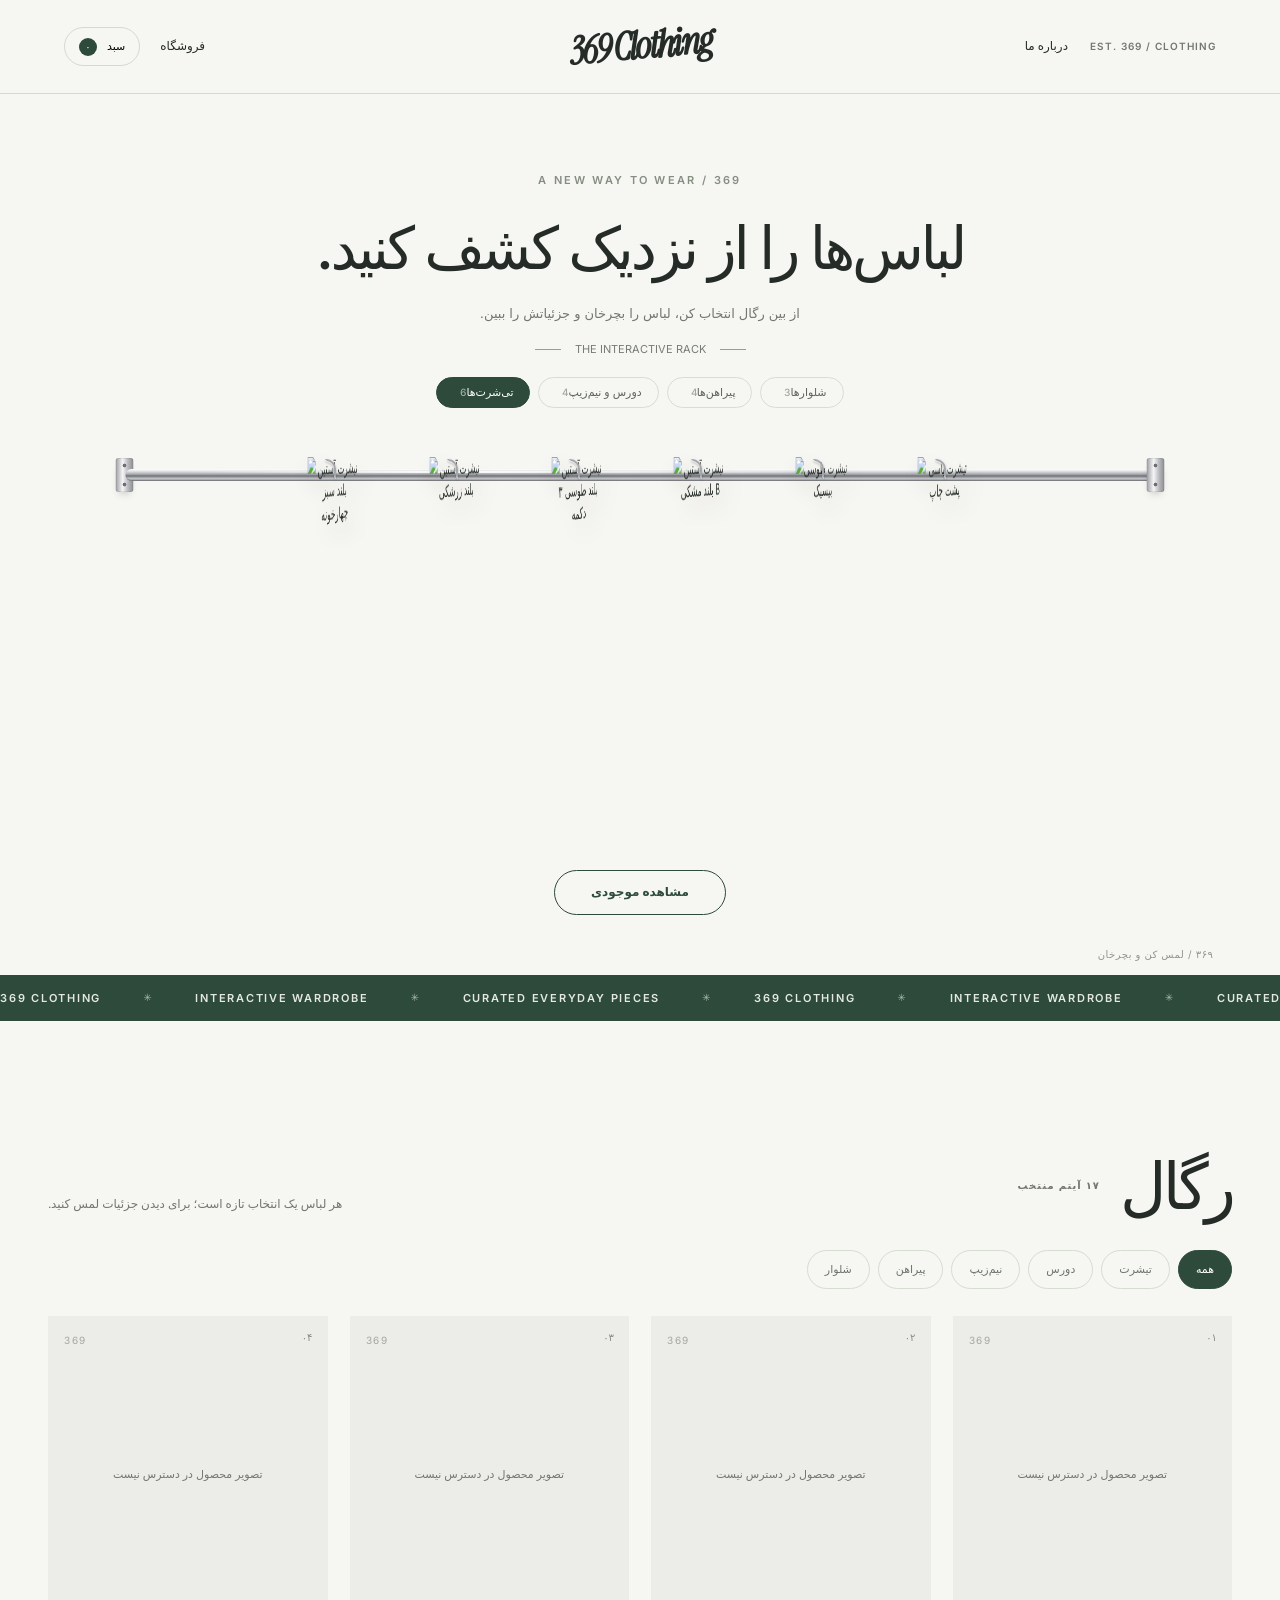
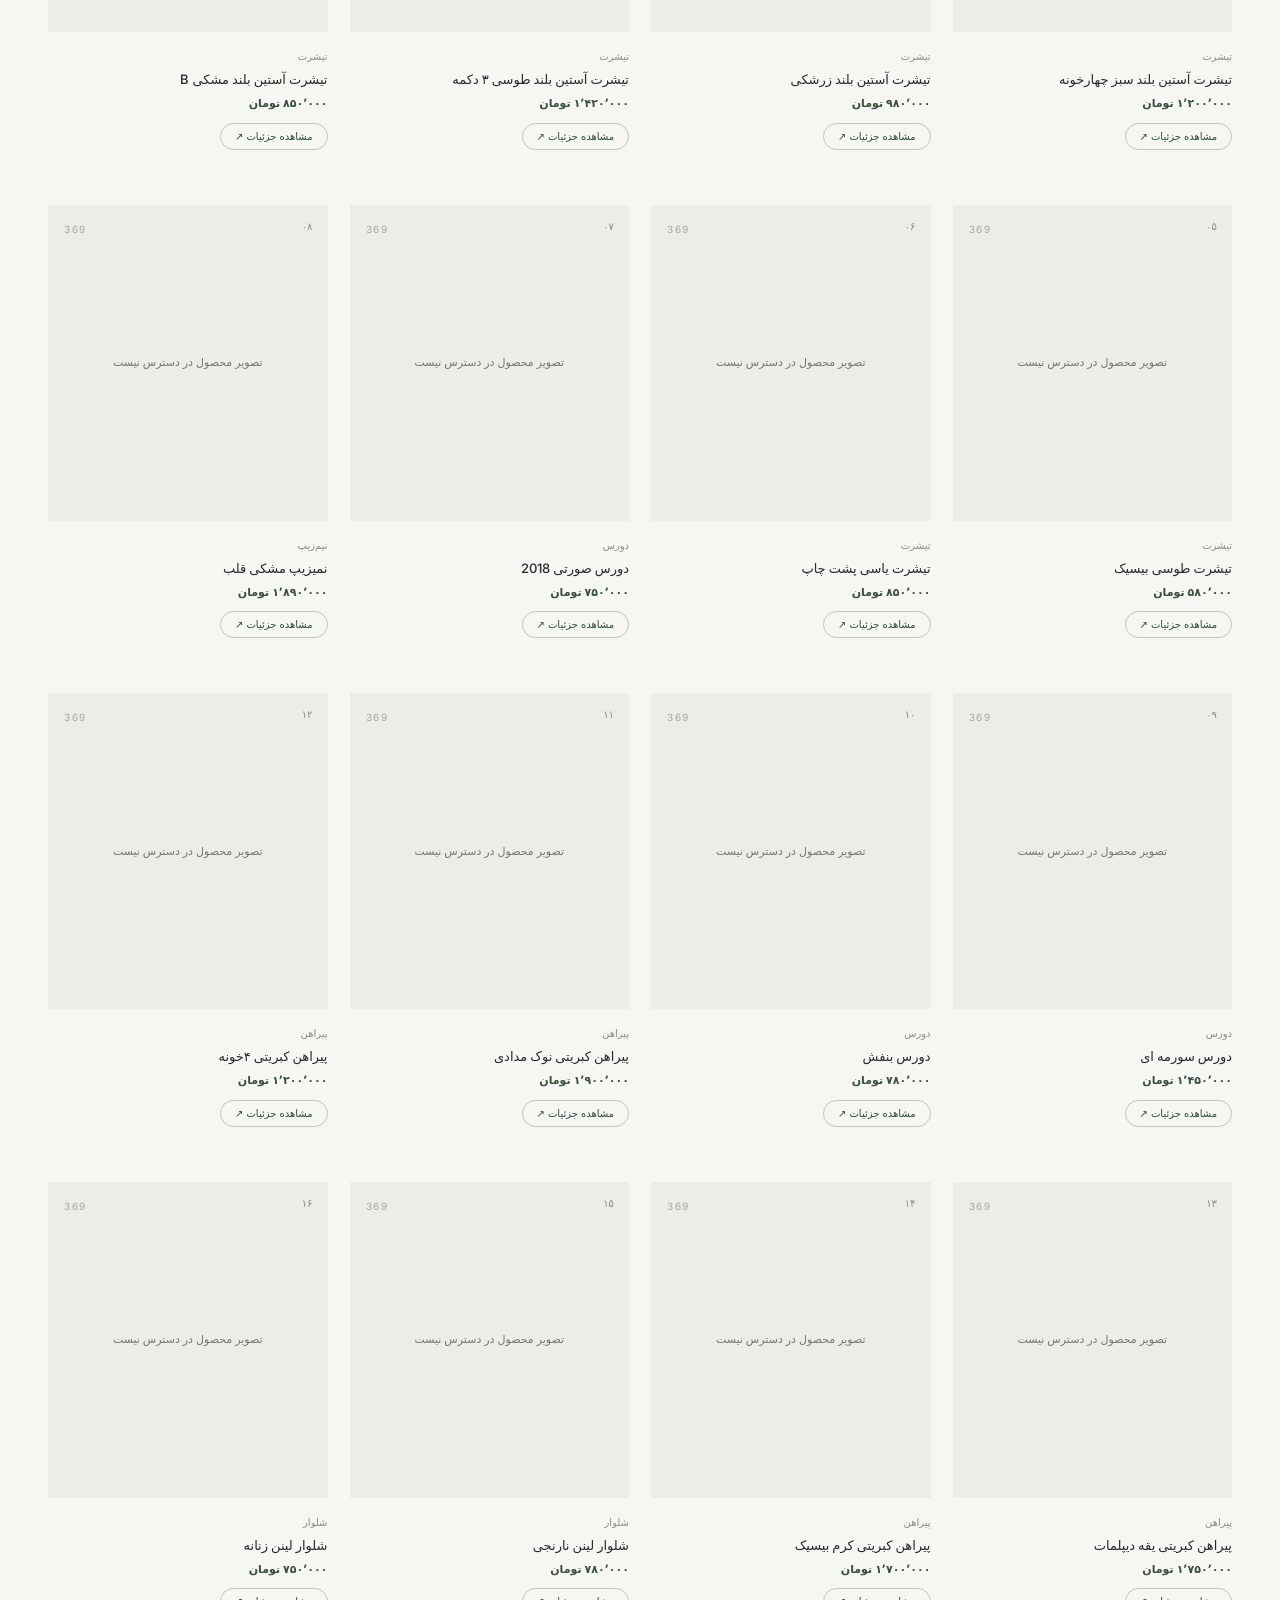
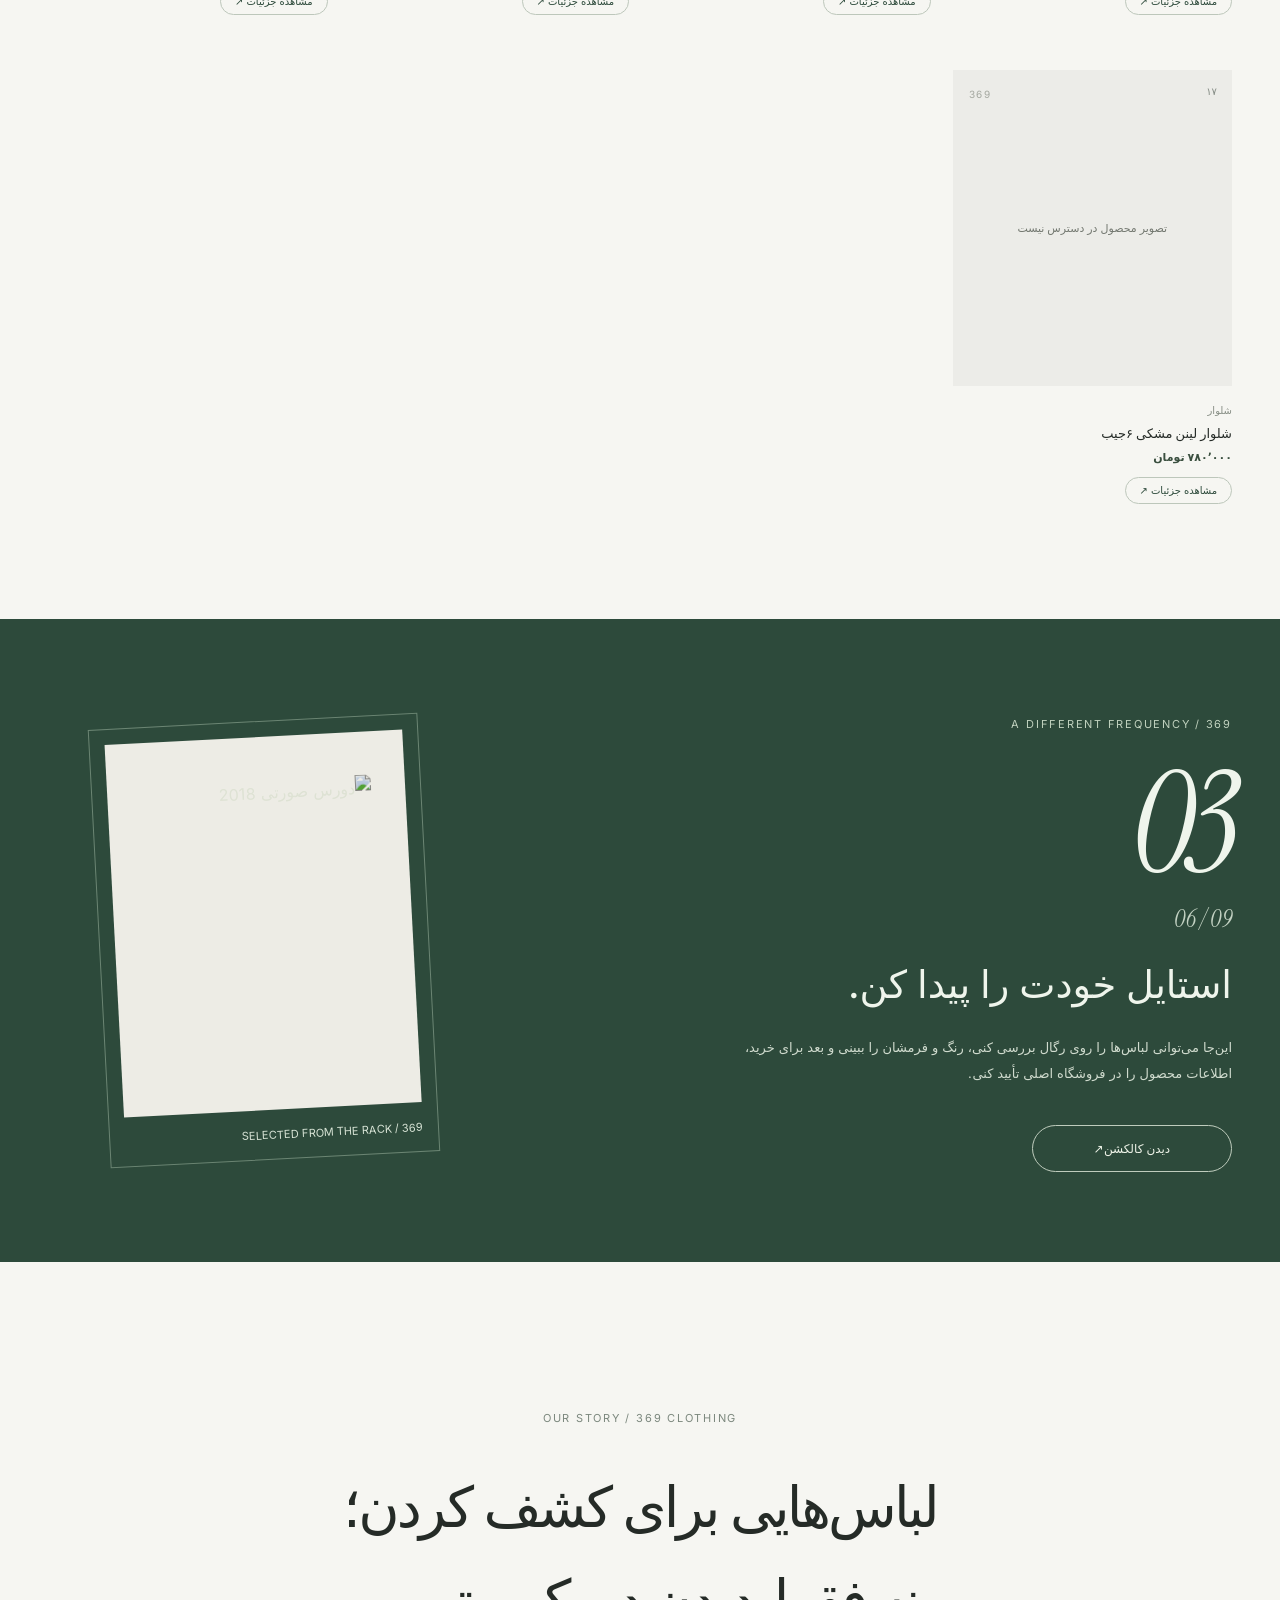
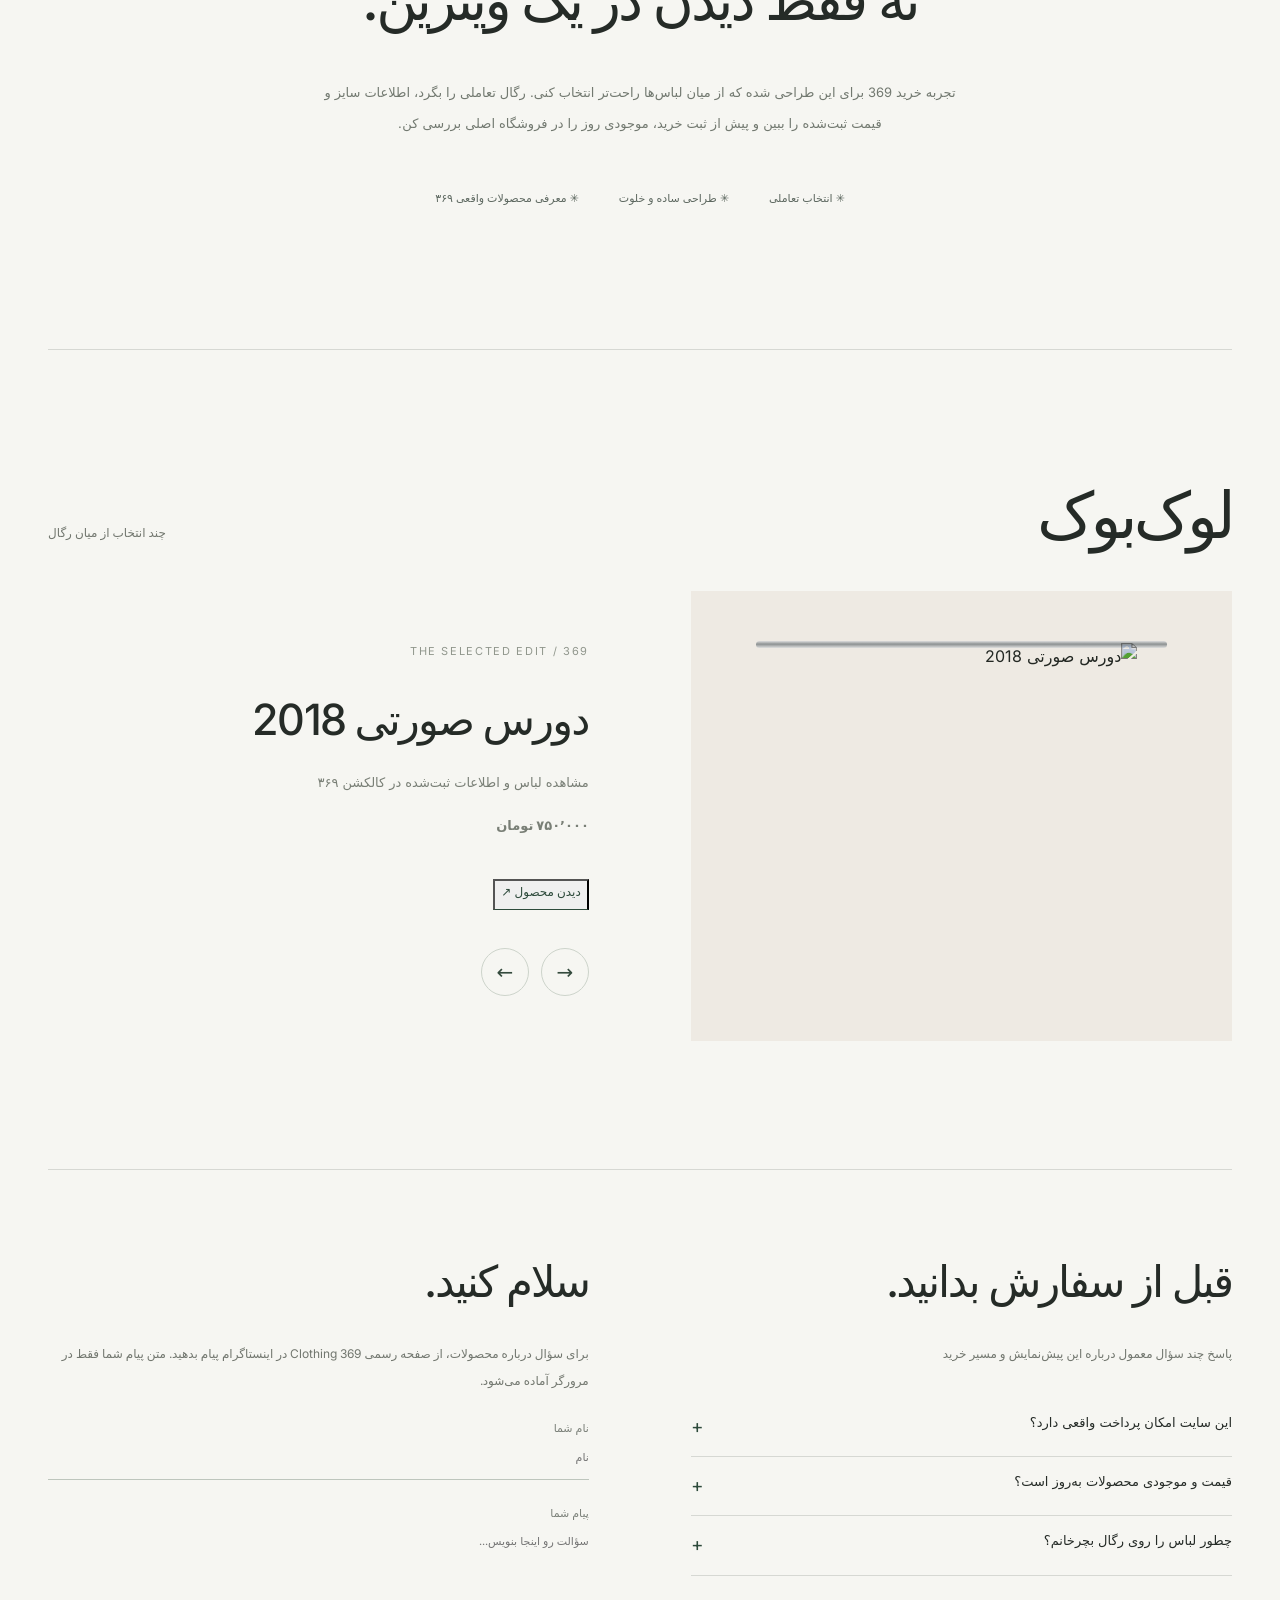
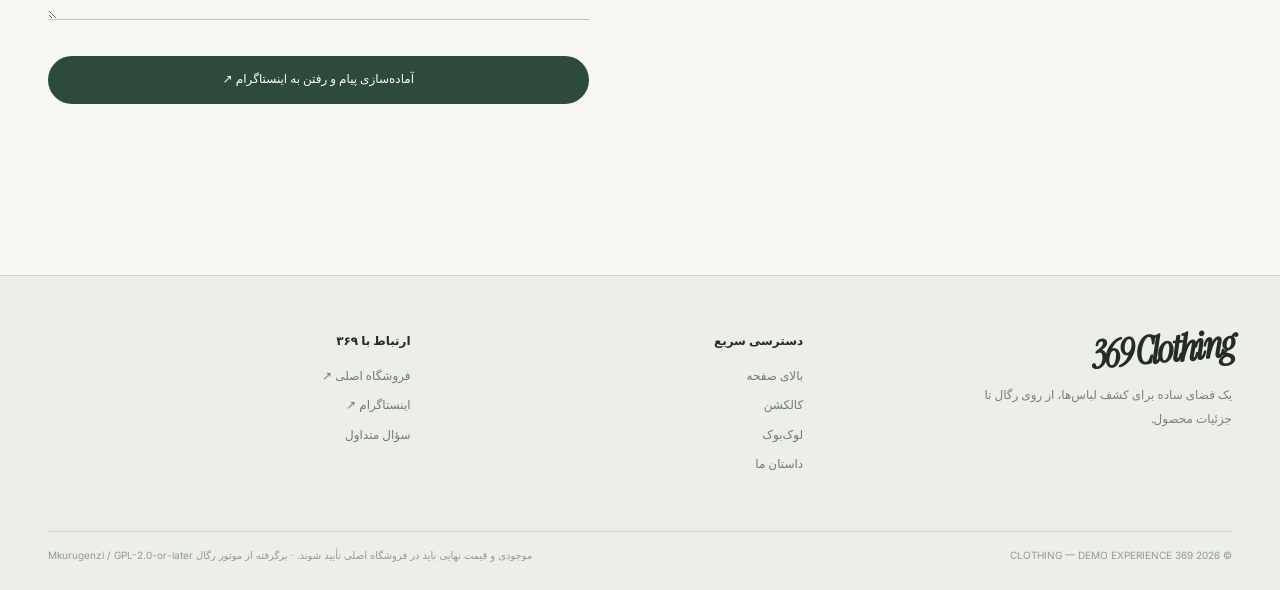
==== commit 05529fad: "feat: Hangline-inspired storefront with interactive 369 rack and product catalog" ====
--- a/index.html
+++ b/index.html
@@ -1,4 +1,4 @@
-<!doctype html><html lang="fa" dir="rtl"><head><meta charset="utf-8"><meta name="viewport" content="width=device-width,initial-scale=1"><meta name="theme-color" content="#e9e7e2"><meta name="description" content="فروشگاه 369 Clothing - تجربه رگال لباس سه‌بعدی بر پایه موتور Mkurugenzi"><title>369 Clothing | The Rack</title><style>
+<!doctype html><html lang="fa" dir="rtl"><head><meta charset="utf-8"><meta name="viewport" content="width=device-width,initial-scale=1"><meta name="theme-color" content="#f6f6f2"><meta name="description" content="369 Clothing؛ فروشگاه لباس با رگال تعاملی سه‌بعدی، کالکشن واقعی و تجربه انتخاب لباس."><meta property="og:title" content="369 Clothing | رگال لباس‌های ۳۶۹"><meta property="og:description" content="کالکشن ۳۶۹ را روی رگال سه‌بعدی کشف کن."><meta property="og:type" content="website"><meta property="og:url" content="https://369-clothing-rack.nayererohalamini.workers.dev/"><link rel="canonical" href="https://369-clothing-rack.nayererohalamini.workers.dev/"><title>369 Clothing | فروشگاه لباس و رگال سه‌بعدی</title><style>
 /*! Mkurugenzi v2.1.0. Fonts: Inter and Instrument Serif, SIL Open Font License 1.1, self hosted. */
 
 @font-face { font-family: "MKR Inter"; src: url("[data-uri]") format("woff2"); font-weight: 400; font-display: swap; }
@@ -577,13 +577,136 @@
 .mkc-thumb .mkc-photo{width:100%;height:100%;object-fit:contain;filter:url(#mkr-white-key);}
 
 </style><style>
-body{margin:0;background:#dfe8f5;font-family:system-ui,sans-serif;}
-.wrap{max-width:1180px;margin:0 auto;padding:46px 20px 35px;}
-.headnote{text-align:center;font-size:12px;line-height:1.9;color:#35445a;padding:0 12px;margin:0 auto 18px;max-width:1000px;}
-.footnote{max-width:1140px;margin:26px auto;text-align:center;font-size:12px;color:#494e56;line-height:2.3;}
-.footnote a{color:inherit;text-underline-offset:3px;}
-@media(max-width:720px){.wrap{padding:16px 0 20px}.headnote{padding:0 24px}.footnote{padding:0 24px}}
-</style></head><body><svg width="0" height="0" aria-hidden="true" style="position:absolute;overflow:hidden"><defs><filter id="mkr-white-key" color-interpolation-filters="sRGB"><feColorMatrix type="matrix" values="1 0 0 0 0  0 1 0 0 0  0 0 1 0 0  -2 -2 -2 5.35 0" /></filter></defs></svg><main class="wrap"><p class="headnote">کالکشن 369 CLOTHING · روی لباس برو تا از کنار به روبه‌رو بچرخد · برای جزئیات لمس کن · پیش‌نمایش آزمایشی، پرداخت غیرفعال</p><div class="mkr" data-mkr-config='{"title":"369 Clothing / کالکشن","currency":"تومان","ticker":["۳۶۹ کلوثینگ","پوشاک وارداتی و استوک","هر لباس، یک انتخاب","برای دیدن لباس لمس کنید"],"cart":{"currency":"تومان","termsUrl":"https://369clothing.ir","privacyUrl":"https://369clothing.ir"}}'></div><footer class="footnote">عکس‌های اصلی متعلق به محصولات فروشگاه ۳۶۹ هستند و برای نمایش به اینترنت نیاز دارند. نماهای کنار صرفاً چرخش بصری عکس روبه‌رو هستند و عکس واقعی از کنار نیستند. قیمت و موجودی پیش از خرید در <a href="https://369clothing.ir" target="_blank" rel="noopener">فروشگاه اصلی</a> بررسی شوند. <a href="https://www.instagram.com/369.clothing_/" target="_blank" rel="noopener">اینستاگرام ۳۶۹</a></footer></main><script>
+:root{--page:#f6f6f2;--page-2:#f0f0eb;--forest:#2d4a3b;--forest-deep:#263e32;--ink:#252b27;--muted:#72776f;--hair:rgba(35,48,37,.15)}
+*,*::before,*::after{box-sizing:border-box}
+html{scroll-behavior:smooth;scroll-padding-top:100px}
+body{margin:0;background:var(--page);color:var(--ink);font-family:"MKR Inter",system-ui,-apple-system,Tahoma,sans-serif;line-height:1.7;-webkit-font-smoothing:antialiased}
+body.no-scroll{overflow:hidden}
+button,input,textarea{font:inherit}button{cursor:pointer}a{color:inherit;text-decoration:none}button:focus-visible,a:focus-visible,input:focus-visible,textarea:focus-visible{outline:2px solid #648e75;outline-offset:3px}
+img{max-width:100%} .skip{position:absolute;top:-60px;left:12px;background:#fff;padding:8px;z-index:120}.skip:focus{top:10px}
+.container{width:min(1330px,calc(100% - 96px));margin-inline:auto}
+.site-header{width:100%;height:94px;border-bottom:1px solid var(--hair);display:grid;grid-template-columns:1fr auto 1fr;align-items:center;gap:14px;padding-inline:clamp(22px,5vw,72px);position:relative;z-index:12;background:var(--page)}
+.site-header .header-left{justify-self:start;display:flex;align-items:center;gap:22px}.site-header .header-right{justify-self:end;display:flex;gap:20px;align-items:center}
+.brand-sign{font-family:"MKR Serif",Georgia,serif;font-size:clamp(27px,3vw,40px);line-height:1;letter-spacing:-.06em;font-style:italic;font-weight:600;white-space:nowrap;transform:rotate(-5deg)}
+.micro{font-size:10px;font-weight:650;letter-spacing:.10em;color:var(--muted)}
+.header-link{border:none;background:none;color:var(--ink);font-size:12px;padding:8px 0}.header-link:hover,.text-link:hover{color:#698872}
+.bag-top{border:1px solid var(--hair);background:transparent;border-radius:99px;padding:9px 14px;display:flex;gap:10px;align-items:center;font-size:11px;white-space:nowrap}
+.bag-count{font-variant-numeric:tabular-nums;color:white;background:var(--forest);width:18px;height:18px;display:inline-grid;place-items:center;border-radius:50%;font-size:10px}
+.hero{padding-top:clamp(44px,6vw,95px);text-align:center;overflow:hidden}
+.hero-overline{font-size:11px;letter-spacing:.21em;color:#868d83;margin:0 0 18px;font-weight:650}
+.hero h1{font-size:clamp(34px,4.6vw,64px);font-weight:500;letter-spacing:-.057em;line-height:1.4;margin:0 0 4px}
+.hero-lede{color:var(--muted);font-size:13px;max-width:570px;margin:12px auto 0}
+.rack-wrap{width:min(1370px,100%);margin:16px auto 0;position:relative}
+.rack-kicker{display:flex;align-items:center;justify-content:center;gap:14px;color:#777c76;font-size:11px;margin:0 0 4px}
+.rack-kicker i{height:1px;width:26px;background:#989e96}
+.rack-wrap .mkr,.rack-wrap .mkr-detail{--mkr-bg:var(--page);--mkr-bg-2:#f7f6f1;--mkr-paper:#f8f7f3;--mkr-ink:#252b27;--mkr-navy:var(--forest);--mkr-navy-ink:#f6f5ee;--mkr-muted:#7b8079}
+.rack-wrap .mkr-shell{border-radius:0;background:var(--page);background-image:none;box-shadow:none}
+.rack-wrap .mkr-grain{display:none}
+.rack-wrap .mkr-top{display:none}
+.rack-wrap .mkr-tabs{display:flex;padding:14px 18px 4px;gap:8px}
+.rack-wrap .mkr .mkr-tab{border:1px solid #d8dcd6;padding:7px 16px;font-size:11px;letter-spacing:0;background:transparent;color:#5d635d}
+.rack-wrap .mkr .mkr-tab[aria-pressed="true"]{color:#fff;background:var(--forest);border-color:var(--forest)}
+.rack-wrap .mkr-scene{display:block;padding:14px 32px 0}
+.rack-wrap .mkr-wall-empty{display:none}
+.rack-wrap .mkr-railzone{height:calc(var(--railh,470px) + 48px)}
+.rack-wrap .mkr-rod{top:32px}
+.rack-wrap .mkr-rack{padding-top:31px!important}
+.rack-wrap .mkr-under{padding:0 20px 60px;gap:3px}
+.rack-wrap .mkr-pill{border-radius:100px;border:1px solid var(--forest);background:transparent;color:var(--forest);padding:13px 29px;font-size:12px;letter-spacing:0;min-width:172px}
+.rack-wrap .mkr-pill:hover{background:var(--forest);color:#fff}
+.rack-wrap .mkr-ticker{display:none}
+.rack-wrap .mkr-slot .mkr-tag{font-size:11px}
+.rack-stage-note{position:absolute;right:5.2%;bottom:12px;font-size:10px;letter-spacing:.05em;color:#90968e;pointer-events:none}
+.marquee{height:46px;background:var(--forest);color:#e4eae2;display:flex;align-items:center;overflow:hidden;white-space:nowrap;direction:ltr}
+.marquee-track{display:flex;align-items:center;gap:42px;animation:brand-marquee 37s linear infinite;font-size:11px;letter-spacing:.16em;font-weight:550;flex-shrink:0}
+.marquee-track b{font-size:10px;font-weight:400;opacity:.7}
+@keyframes brand-marquee{to{transform:translateX(-50%)}}
+.shop-section{padding-top:clamp(85px,10vw,154px);padding-bottom:clamp(80px,9vw,134px)}
+.section-head{display:flex;align-items:end;justify-content:space-between;gap:30px;margin-bottom:28px}
+.section-head .section-name{display:flex;align-items:center;gap:20px}.section-head h2{font-size:clamp(37px,5vw,68px);line-height:1.15;letter-spacing:-.06em;font-weight:500;margin:0}
+.section-sub{font-size:12px;color:var(--muted);padding-bottom:8px;max-width:340px;text-align:left}
+.filterbar{display:flex;flex-wrap:wrap;gap:8px;align-items:center;margin-bottom:27px;justify-content:flex-start}
+.filter-button{border:1px solid #d7dcd3;border-radius:999px;padding:9px 17px;color:#6e756d;background:none;font-size:11px;transition:all .2s}
+.filter-button[aria-pressed="true"]{background:var(--forest);color:#fff;border-color:var(--forest)}
+.filter-button:hover{border-color:var(--forest)}
+.product-grid{display:grid;grid-template-columns:repeat(4,minmax(0,1fr));gap:55px 22px}
+.product-card{min-width:0}.product-open{display:block;border:0;background:none;width:100%;text-align:right;color:inherit;padding:0}
+.product-image{position:relative;display:grid;place-items:center;aspect-ratio:1/1.13;overflow:hidden;background:#ecece8}
+.product-image::after{content:'369';font-size:10px;letter-spacing:.17em;position:absolute;top:16px;left:16px;color:#858a80;opacity:.7}
+.product-image img{width:90%;height:89%;object-fit:contain;mix-blend-mode:multiply;transition:transform .65s cubic-bezier(.18,.75,.28,1)}
+.product-open:hover img,.product-open:focus-visible img{transform:scale(1.07)}
+.product-number{position:absolute;right:15px;top:13px;font-size:10px;color:#848b84}
+.product-info{padding-top:16px;display:flex;flex-direction:column;gap:2px}.product-category{font-size:10px;color:#878e85}.product-title{font-weight:500;font-size:13px;line-height:1.9;min-height:25px}.product-price{font-weight:550;font-size:11px;color:#3a4f3f}
+.product-actions{margin-top:10px;display:flex;gap:8px}.product-detail{padding:4px 14px;border:1px solid #bdc7bb;border-radius:99px;font-size:10px;color:var(--forest);background:transparent;transition:background .2s}.product-detail:hover{background:#e2e9df}
+.product-image .fallback-badge{display:none;text-align:center;font-size:11px;color:var(--muted);padding:20px}.product-image.image-unavailable img{display:none}.product-image.image-unavailable .fallback-badge{display:block}
+.drop-panel{background:var(--forest);color:#eff5ec;position:relative;overflow:hidden;padding:clamp(50px,7vw,110px) 0}
+.drop-inner{display:grid;grid-template-columns:minmax(0,1.2fr) minmax(290px,.8fr);gap:clamp(50px,8vw,140px);align-items:center}
+.drop-overline{color:#c0d1be;font-size:11px;letter-spacing:.16em}.drop-numbers{font-family:"MKR Serif",Georgia,serif;font-size:clamp(73px,11vw,180px);line-height:.9;font-weight:400;letter-spacing:-.06em;direction:ltr;text-align:right;white-space:nowrap;margin:26px 0 20px}
+.drop-numbers small{font-family:inherit;font-size:.18em;color:#c3d2c3;letter-spacing:0;display:block;margin-top:20px}
+.drop-title{font-size:clamp(23px,3vw,41px);font-weight:500;line-height:1.75;margin:0 0 16px}.drop-desc{max-width:520px;font-size:13px;color:#d0dbce;line-height:2}
+.outline-button{display:inline-flex;align-items:center;justify-content:center;border:1px solid #bfccbd;color:#eef3e8;background:transparent;border-radius:80px;min-width:200px;min-height:47px;padding:12px 24px;font-size:12px;margin-top:26px;transition:background .2s,color .2s}.outline-button:hover{background:#e9f0e6;color:var(--forest)}
+.drop-feature{max-width:330px;justify-self:center;width:100%;border:1px solid #6b8573;padding:15px;transform:rotate(-3deg)}.drop-feature-frame{background:#edece5;aspect-ratio:4/5;display:grid;place-items:center;padding:24px}.drop-feature-frame img{height:88%;width:92%;object-fit:contain;mix-blend-mode:multiply}.drop-label{font-size:11px;color:#d7e3d5;margin-top:16px}
+.manifesto{padding:clamp(90px,11vw,155px) 0;border-bottom:1px solid var(--hair);text-align:center}.manifesto small{font-size:11px;letter-spacing:.16em;color:#7c887e}.manifesto h2{font-size:clamp(32px,4.4vw,64px);font-weight:500;line-height:1.66;letter-spacing:-.05em;max-width:950px;margin:30px auto}.manifesto p{max-width:640px;margin:0 auto;color:#727970;font-size:13px;line-height:2.4}.manifesto-points{display:flex;justify-content:center;flex-wrap:wrap;gap:20px 40px;margin-top:50px;font-size:11px;color:#5c675f}
+.lookbook{padding:clamp(90px,10vw,140px) 0}.lookbook-stage{position:relative;display:grid;grid-template-columns:1fr 1fr;align-items:center;gap:clamp(25px,8vw,110px);margin-top:40px}
+.lookbook-image{min-height:450px;position:relative;background:#eeeae3;display:grid;place-items:center;overflow:hidden}.lookbook-image:before{content:"";position:absolute;left:12%;right:12%;top:11%;height:7px;background:linear-gradient(#ddd,#8d9292 45%,#dfe0df);border-radius:12px}.lookbook-image img{width:65%;height:77%;object-fit:contain;mix-blend-mode:multiply;transition:opacity .28s,transform .4s}
+.lookbook-copy{max-width:450px}.lookbook-copy small{color:#91978d;font-size:11px;letter-spacing:.15em}.lookbook-copy h3{font-size:clamp(27px,3.5vw,43px);line-height:1.6;font-weight:500;letter-spacing:-.04em;margin:22px 0 14px}.lookbook-copy p{font-size:13px;line-height:2.3;color:#797f76}.lookbook-price{color:var(--forest);font-weight:600;margin:12px 0;font-size:13px}
+.lookbook-nav{display:flex;gap:12px;margin-top:38px}.lookbook-nav button{border:1px solid #cdd4cb;border-radius:99px;background:transparent;color:#344a3d;width:48px;height:48px;font-size:20px;transition:background .2s}.lookbook-nav button:hover{background:#e0e9e0}
+.lookbook-view{display:inline-block;margin-top:26px;border-bottom:1px solid var(--forest);padding-bottom:7px;font-size:12px;color:var(--forest)}
+.faq-contact{display:grid;grid-template-columns:1fr 1fr;gap:clamp(50px,8vw,120px);padding:75px 0 130px;border-top:1px solid var(--hair)}
+.faq-contact h2{font-size:clamp(31px,3.4vw,48px);font-weight:500;letter-spacing:-.05em;margin:0 0 22px}.small-muted{font-size:12px;color:var(--muted);line-height:2.2}
+.faq-list{margin-top:30px}.faq-list details{border-bottom:1px solid var(--hair);padding:13px 0}.faq-list summary{cursor:pointer;font-size:13px;list-style:none;display:flex;justify-content:space-between;gap:20px}.faq-list summary::-webkit-details-marker{display:none}.faq-list summary:after{content:'+';font-size:19px;color:var(--forest)}.faq-list details[open] summary:after{content:'−'}.faq-list details p{font-size:12px;color:var(--muted);line-height:2;padding-top:8px}
+.form-fields{margin-top:25px}.field{display:block;font-size:11px;color:#7b8079;margin:24px 0 0}.field input,.field textarea{width:100%;border:none;border-bottom:1px solid #bec6bd;background:transparent;resize:vertical;outline:none;padding:10px 0 12px;color:#223c2c;border-radius:0}.field input:focus,.field textarea:focus{border-color:var(--forest)}.send-button{width:100%;min-height:48px;border:none;border-radius:99px;background:var(--forest);color:#fff;font-size:12px;margin-top:30px;cursor:pointer}.send-button:hover{background:#1f372b}.form-status{font-size:11px;color:var(--forest);min-height:20px;margin-top:10px}
+.footer{background:#eceee9;border-top:1px solid var(--hair);padding:55px 0 26px}.footer-main{display:grid;grid-template-columns:1.1fr 1fr 1fr;gap:30px}.footer-brand .brand-sign{display:inline-block}.footer-brand p{color:#7a8079;font-size:12px;line-height:2;max-width:270px}.footer h4{font-size:12px;font-weight:600;margin:0 0 15px}.footer nav{display:grid;justify-items:start;gap:9px}.footer a{font-size:12px;color:#737c74}.footer a:hover{color:var(--forest)}.footer-bottom{margin-top:56px;padding-top:15px;border-top:1px solid var(--hair);display:flex;gap:20px;justify-content:space-between;flex-wrap:wrap;font-size:10px;color:#929992}
+@media(max-width:900px){.container{width:min(100% - 50px,1200px)}.product-grid{grid-template-columns:repeat(2,minmax(0,1fr));gap:44px 20px}.drop-inner{gap:25px}.site-header{height:80px}.rack-wrap .mkr-scene{padding-inline:10px}}
+@media(max-width:650px){.container{width:calc(100% - 38px)}.site-header{height:70px;padding-inline:20px}.brand-sign{font-size:29px}.site-header .header-left{gap:8px}.site-header .header-left .micro{display:none}.site-header .header-right{gap:12px}.header-link{font-size:11px}.bag-top{font-size:10px;padding:6px 10px}.hero{padding-top:52px}.hero h1{font-size:29px}.hero-lede{font-size:11px;max-width:320px}.rack-kicker{font-size:10px}.rack-wrap .mkr-tabs{padding:12px 13px 8px;justify-content:center}.rack-wrap .mkr .mkr-tab{padding:6px 10px;font-size:10px}.rack-wrap .mkr-scene{padding:6px 0 0}.rack-wrap .mkr-railzone{height:calc(var(--railh,380px) + 30px)}.rack-wrap .mkr-under{padding-bottom:47px}.rack-stage-note{display:none}.marquee{height:39px}.shop-section{padding-top:82px;padding-bottom:80px}.section-head{align-items:start;margin-bottom:22px}.section-head h2{font-size:43px}.section-sub{font-size:10px;padding-top:10px;max-width:140px}.filterbar{gap:6px;margin-bottom:24px}.filter-button{padding:7px 12px;font-size:10px}.product-grid{gap:36px 13px}.product-image{aspect-ratio:1/1.10}.product-number{right:8px;top:8px}.product-image:after{left:7px;top:8px;font-size:8px}.product-info{padding-top:9px}.product-title{font-size:11px;line-height:1.6;min-height:36px}.product-category,.product-price{font-size:10px}.product-detail{font-size:9px;padding:3px 12px}.drop-inner{display:flex;flex-direction:column;align-items:stretch;gap:35px}.drop-numbers{font-size:104px;margin:23px 0}.drop-title{font-size:27px}.drop-feature{justify-self:center;width:74%;max-width:270px;align-self:center}.manifesto{padding:90px 0}.manifesto h2{font-size:34px}.manifesto-points{gap:13px 19px}.lookbook{padding:95px 0}.lookbook-stage{grid-template-columns:1fr;gap:29px}.lookbook-image{min-height:380px}.lookbook-copy h3{font-size:31px;margin-top:12px}.lookbook-nav{margin-top:19px}.faq-contact{grid-template-columns:1fr;gap:70px;padding:70px 0 95px}.footer-main{grid-template-columns:1fr 1fr}.footer-brand{grid-column:span 2}.footer-bottom{margin-top:40px}}
+@media(prefers-reduced-motion:reduce){html{scroll-behavior:auto}.product-image img,.marquee-track,.lookbook-image img{animation:none;transition:none}}
+</style></head><body><a class="skip" href="#collection">رفتن به محصولات</a>
+<header class="site-header">
+  <div class="header-left"><span class="micro">EST. 369 / CLOTHING</span><a class="header-link" href="#story">درباره ما</a></div>
+  <a class="brand-sign" href="#top" aria-label="صفحه اصلی 369 Clothing" dir="ltr">369 Clothing</a>
+  <div class="header-right"><a class="header-link" href="#collection">فروشگاه</a><button class="bag-top" id="headerBag" type="button" aria-label="مشاهده سبد آزمایشی">سبد <span class="bag-count" id="headerBagCount">۰</span></button></div>
+</header>
+<main id="top">
+ <section class="hero" aria-labelledby="hero-title">
+   <p class="hero-overline">A NEW WAY TO WEAR / 369</p>
+   <h1 id="hero-title">لباس‌ها را از نزدیک کشف کنید.</h1>
+   <p class="hero-lede">از بین رگال انتخاب کن، لباس را بچرخان و جزئیاتش را ببین.</p>
+   <div class="rack-wrap"><div class="rack-kicker" aria-hidden="true"><i></i> THE INTERACTIVE RACK <i></i></div>
+    <div class="mkr" data-mkr-config='{"title":"369 Clothing / کالکشن","currency":"تومان","ticker":["369 CLOTHING","EXPLORE THE RACK","WEAR YOUR FREQUENCY"],"cart":{"currency":"تومان","termsUrl":"https://369clothing.ir","privacyUrl":"https://369clothing.ir"}}'></div>
+    <span class="rack-stage-note">۳۶۹ / لمس کن و بچرخان</span>
+   </div>
+ </section>
+ <div class="marquee" aria-hidden="true"><div class="marquee-track"><span>369 CLOTHING</span><b>✳</b><span>INTERACTIVE WARDROBE</span><b>✳</b><span>CURATED EVERYDAY PIECES</span><b>✳</b><span>369 CLOTHING</span><b>✳</b><span>INTERACTIVE WARDROBE</span><b>✳</b><span>CURATED EVERYDAY PIECES</span><b>✳</b></div></div>
+ <section class="container shop-section" id="collection" aria-labelledby="shop-title">
+  <div class="section-head"><div class="section-name"><h2 id="shop-title">رگال</h2><span class="micro" id="productCount">۱۷ آیتم منتخب</span></div><span class="section-sub">هر لباس یک انتخاب تازه است؛ برای دیدن جزئیات لمس کنید.</span></div>
+  <div class="filterbar" role="group" aria-label="فیلتر محصولات">
+   <button class="filter-button" type="button" data-filter="all" aria-pressed="true">همه</button>
+   <button class="filter-button" type="button" data-filter="tee" aria-pressed="false">تیشرت</button>
+   <button class="filter-button" type="button" data-filter="crew" aria-pressed="false">دورس</button>
+   <button class="filter-button" type="button" data-filter="qzip" aria-pressed="false">نیم‌زیپ</button>
+   <button class="filter-button" type="button" data-filter="jacket" aria-pressed="false">پیراهن</button>
+   <button class="filter-button" type="button" data-filter="pants" aria-pressed="false">شلوار</button>
+  </div>
+  <div class="product-grid" id="productGrid" aria-live="polite"></div>
+ </section>
+ <section class="drop-panel" id="drop" aria-labelledby="drop-title"><div class="container drop-inner">
+  <div class="drop-copy"><span class="drop-overline">A DIFFERENT FREQUENCY / 369</span><div class="drop-numbers" aria-label="۳ ۶ ۹">03 <small>06 / 09</small></div><h2 class="drop-title" id="drop-title">استایل خودت را پیدا کن.</h2><p class="drop-desc">این‌جا می‌توانی لباس‌ها را روی رگال بررسی کنی، رنگ و فرمشان را ببینی و بعد برای خرید، اطلاعات محصول را در فروشگاه اصلی تأیید کنی.</p><a href="#collection" class="outline-button">دیدن کالکشن <span aria-hidden="true">↗</span></a></div>
+  <div class="drop-feature"><div class="drop-feature-frame"><img id="dropImage" alt="محصول منتخب 369 Clothing" loading="lazy"></div><div class="drop-label">369 / SELECTED FROM THE RACK</div></div>
+ </div></section>
+ <section class="container manifesto" id="story"><small>OUR STORY / 369 CLOTHING</small><h2>لباس‌هایی برای کشف کردن؛<br>نه فقط دیدن در یک ویترین.</h2><p>تجربه خرید 369 برای این طراحی شده که از میان لباس‌ها راحت‌تر انتخاب کنی. رگال تعاملی را بگرد، اطلاعات سایز و قیمت ثبت‌شده را ببین و پیش از ثبت خرید، موجودی روز را در فروشگاه اصلی بررسی کن.</p><div class="manifesto-points"><span>✳ انتخاب تعاملی</span><span>✳ طراحی ساده و خلوت</span><span>✳ معرفی محصولات واقعی ۳۶۹</span></div></section>
+ <section class="container lookbook" id="lookbook" aria-labelledby="lookbook-heading"><div class="section-head"><h2 id="lookbook-heading">لوک‌بوک</h2><span class="section-sub">چند انتخاب از میان رگال</span></div><div class="lookbook-stage">
+  <div class="lookbook-image"><img id="lookbookImage" alt="محصول منتخب از کالکشن ۳۶۹" loading="lazy"></div>
+  <div class="lookbook-copy"><small>THE SELECTED EDIT / 369</small><h3 id="lookbookName"></h3><p id="lookbookDescription">هر لباس را جداگانه بررسی کن و برای دیدن جزئیات، روی مشاهده محصول بزن.</p><p id="lookbookPrice" class="lookbook-price"></p><button id="lookbookView" class="lookbook-view" type="button">دیدن محصول ↗</button><div class="lookbook-nav"><button type="button" id="lookbookPrev" aria-label="محصول قبلی">→</button><button type="button" id="lookbookNext" aria-label="محصول بعدی">←</button></div></div>
+ </div></section>
+ <section class="container faq-contact" id="contact"><div class="faq"><h2>قبل از سفارش بدانید.</h2><p class="small-muted">پاسخ چند سؤال معمول درباره این پیش‌نمایش و مسیر خرید</p><div class="faq-list">
+  <details><summary>این سایت امکان پرداخت واقعی دارد؟</summary><p>خیر؛ سبد خرید در این نسخه آزمایشی است و پرداخت یا ثبت سفارش واقعی انجام نمی‌شود. برای خرید به سایت اصلی 369 Clothing مراجعه کنید.</p></details>
+  <details><summary>قیمت و موجودی محصولات به‌روز است؟</summary><p>قیمت‌ها بر اساس اطلاعات ثبت‌شده در کاتالوگ هستند. قبل از خرید، قیمت، سایز و موجودی را در فروشگاه اصلی استعلام کنید.</p></details>
+  <details><summary>چطور لباس را روی رگال بچرخانم؟</summary><p>روی دسکتاپ نشانگر را روی لباس ببرید و برای جزئیات کلیک کنید. در موبایل روی لباس ضربه بزنید تا نمای محصول باز شود.</p></details>
+ </div></div><div class="contact-copy"><h2>سلام کنید.</h2><p class="small-muted">برای سؤال درباره محصولات، از صفحه رسمی 369 Clothing در اینستاگرام پیام بدهید. متن پیام شما فقط در مرورگر آماده می‌شود.</p><form id="contactForm" class="form-fields"><label class="field">نام شما<input id="contactName" name="name" autocomplete="name" placeholder="نام" required maxlength="80"></label><label class="field">پیام شما<textarea id="contactMessage" name="message" placeholder="سؤالت رو اینجا بنویس..." rows="4" required maxlength="1000"></textarea></label><button class="send-button" type="submit">آماده‌سازی پیام و رفتن به اینستاگرام ↗</button><p class="form-status" role="status" id="formStatus"></p></form></div></section>
+</main>
+<footer class="footer"><div class="container"><div class="footer-main"><div class="footer-brand"><div class="brand-sign" dir="ltr">369 Clothing</div><p>یک فضای ساده برای کشف لباس‌ها، از روی رگال تا جزئیات محصول.</p></div><div><h4>دسترسی سریع</h4><nav><a href="#top">بالای صفحه</a><a href="#collection">کالکشن</a><a href="#lookbook">لوک‌بوک</a><a href="#story">داستان ما</a></nav></div><div><h4>ارتباط با ۳۶۹</h4><nav><a href="https://369clothing.ir" target="_blank" rel="noopener noreferrer">فروشگاه اصلی ↗</a><a href="https://instagram.com/369.clothing_" target="_blank" rel="noopener noreferrer">اینستاگرام ↗</a><a href="#contact">سؤال متداول</a></nav></div></div><div class="footer-bottom"><span>© 2026 369 CLOTHING — DEMO EXPERIENCE</span><span>موجودی و قیمت نهایی باید در فروشگاه اصلی تأیید شوند. · برگرفته از موتور رگال Mkurugenzi / GPL-2.0-or-later</span></div></div></footer>
+<svg width="0" height="0" aria-hidden="true" style="position:absolute;overflow:hidden"><defs><filter id="mkr-white-key" color-interpolation-filters="sRGB"><feColorMatrix type="matrix" values="1 0 0 0 0  0 1 0 0 0  0 0 1 0 0  0 0 0 1 0  -2 -2 -2 5.35 0"/></filter></defs></svg>
+<script>
 /* 369 Clothing catalog: real publicly listed items; no original Mkurugenzi photos or atlas.
 Snapshot checked 2026-10-14. Inventory/prices require revalidation before live checkout.
 Photos: owner-hosted 369clothing.ir public WordPress media. */
@@ -2030,7 +2153,7 @@
   function boot() {
     document.querySelectorAll('.mkr[data-mkr-config]:not([data-mkr-ready])').forEach(function (root) {
       root.setAttribute('data-mkr-ready', '');
-      new Rack(root);
+      root.__rack = new Rack(root);
     });
   }
   // Small cut-out for the bag, matched by garment and colourway
@@ -2047,4 +2170,74 @@
   else boot();
 })();
 
+</script><script>
+/* 369 × Hangline visual shell. The Mkurugenzi rack animation engine above remains in place. */
+(function () {
+ 'use strict';
+ var products = window.MKR_FALLBACK_PRODUCTS || [];
+ var grid = document.getElementById('productGrid');
+ var count = document.getElementById('productCount');
+ var rackRoot = document.querySelector('.mkr[data-mkr-config]');
+ var nf = new Intl.NumberFormat('fa-IR');
+ var filter = 'all';
+ var typeNames = {tee:'تیشرت',crew:'دورس',qzip:'نیم‌زیپ',jacket:'پیراهن',pants:'شلوار'};
+ function make(tag, cls, value) { var e = document.createElement(tag); if(cls)e.className=cls;if(value!==undefined)e.textContent=value; return e; }
+ function money(n){return nf.format(n)+' تومان';}
+ function image(p, label, eager){
+   var im=document.createElement('img');im.src=p.image; im.alt=label||p.name;im.loading=eager?'eager':'lazy';im.decoding='async';
+   im.addEventListener('error',function(){var box=im.closest('.product-image');if(box)box.classList.add('image-unavailable');});
+   return im;
+ }
+ function openProduct(p, opener){
+   var r=rackRoot&&rackRoot.__rack;
+   if(!r){window.open(p.storeSearch||p.url,'_blank','noopener');return;}
+   for(var j=0;j<r.rails.length;j++){
+     var k=r.rails[j].items.findIndex(function(x){return x.key===p.key;});
+     if(k>=0){r.setRail(j);r.openDetail('rail',k,opener||document.activeElement);return;}
+   }
+   window.open(p.storeSearch||p.url,'_blank','noopener');
+ }
+ function render(){
+   grid.replaceChildren();var shown=products.filter(function(p){return filter==='all'||p.type===filter;});
+   count.textContent=nf.format(shown.length)+' آیتم منتخب';
+   shown.forEach(function(p,i){
+     var card=make('article','product-card');
+     var btn=make('button','product-open');btn.type='button';btn.setAttribute('aria-label','نمایش جزئیات '+p.name);
+     var box=make('div','product-image');box.appendChild(image(p,p.name,i<2));
+     box.appendChild(make('span','product-number',nf.format(i+1).padStart(2,'۰')));
+     box.appendChild(make('span','fallback-badge','تصویر محصول در دسترس نیست'));
+     var info=make('div','product-info');info.appendChild(make('span','product-category',p.category||typeNames[p.type]||'369'));
+     info.appendChild(make('strong','product-title',p.name));info.appendChild(make('span','product-price',money(p.price)));
+     btn.append(box,info);btn.addEventListener('click',function(){openProduct(p,btn);});card.appendChild(btn);
+     var actions=make('div','product-actions');var more=make('button','product-detail','مشاهده جزئیات ↗');more.type='button';more.addEventListener('click',function(){openProduct(p,more)});actions.appendChild(more);card.appendChild(actions);grid.appendChild(card);
+   });
+ }
+ document.querySelectorAll('.filter-button').forEach(function(btn){btn.addEventListener('click',function(){filter=btn.dataset.filter;document.querySelectorAll('.filter-button').forEach(function(b){b.setAttribute('aria-pressed',String(b===btn));});render();});});
+ render();
+ var bag=document.getElementById('headerBag');
+ bag.addEventListener('click',function(){var r=rackRoot.__rack;if(r&&r.cart)r.cart.open('bag');else document.getElementById('collection').scrollIntoView({behavior:'smooth'});});
+ function syncCart(e){document.getElementById('headerBagCount').textContent=nf.format(e.detail&&e.detail.count||0);}
+ document.addEventListener('mkr:cart',syncCart);
+ if(rackRoot.__rack&&rackRoot.__rack.cart)document.getElementById('headerBagCount').textContent=nf.format(rackRoot.__rack.cart.count());
+ var highlighted=[...products.filter(function(p){return p.type==='crew'||p.type==='qzip'}), ...products.filter(function(p){return p.type==='tee'})];
+ var drop=highlighted[0]||products[0];if(drop){var dropImg=document.getElementById('dropImage');dropImg.src=drop.image;dropImg.alt=drop.name;}
+ var lookbookIndex=0;
+ function renderLookbook(){var p=highlighted[lookbookIndex];if(!p)return;
+   var im=document.getElementById('lookbookImage');im.src=p.image;im.alt=p.name;
+   document.getElementById('lookbookName').textContent=p.name;
+   document.getElementById('lookbookPrice').textContent=money(p.price);
+   document.getElementById('lookbookDescription').textContent=p.measurements||'مشاهده لباس و اطلاعات ثبت‌شده در کالکشن ۳۶۹';
+ }
+ document.getElementById('lookbookPrev').addEventListener('click',function(){lookbookIndex=(lookbookIndex-1+highlighted.length)%highlighted.length;renderLookbook();});
+ document.getElementById('lookbookNext').addEventListener('click',function(){lookbookIndex=(lookbookIndex+1)%highlighted.length;renderLookbook();});
+ document.getElementById('lookbookView').addEventListener('click',function(){openProduct(highlighted[lookbookIndex],this);});
+ renderLookbook();
+ document.getElementById('contactForm').addEventListener('submit',function(e){
+   e.preventDefault();var n=document.getElementById('contactName').value.trim(),m=document.getElementById('contactMessage').value.trim();if(!n||!m)return;
+   var msg='سلام، من '+n+' هستم.\n'+m;var status=document.getElementById('formStatus');
+   if(navigator.clipboard&&navigator.clipboard.writeText){navigator.clipboard.writeText(msg).then(function(){status.textContent='پیامت کپی شد. در اینستاگرام ۳۶۹ آن را ارسال کن.';}).catch(function(){status.textContent='اینستاگرام باز شد؛ لطفاً پیامت را آنجا وارد کن.';});}
+   else status.textContent='اینستاگرام باز شد؛ لطفاً پیامت را آنجا وارد کن.';
+   window.open('https://www.instagram.com/369.clothing_/','_blank','noopener,noreferrer');
+ });
+})();
 </script></body></html>
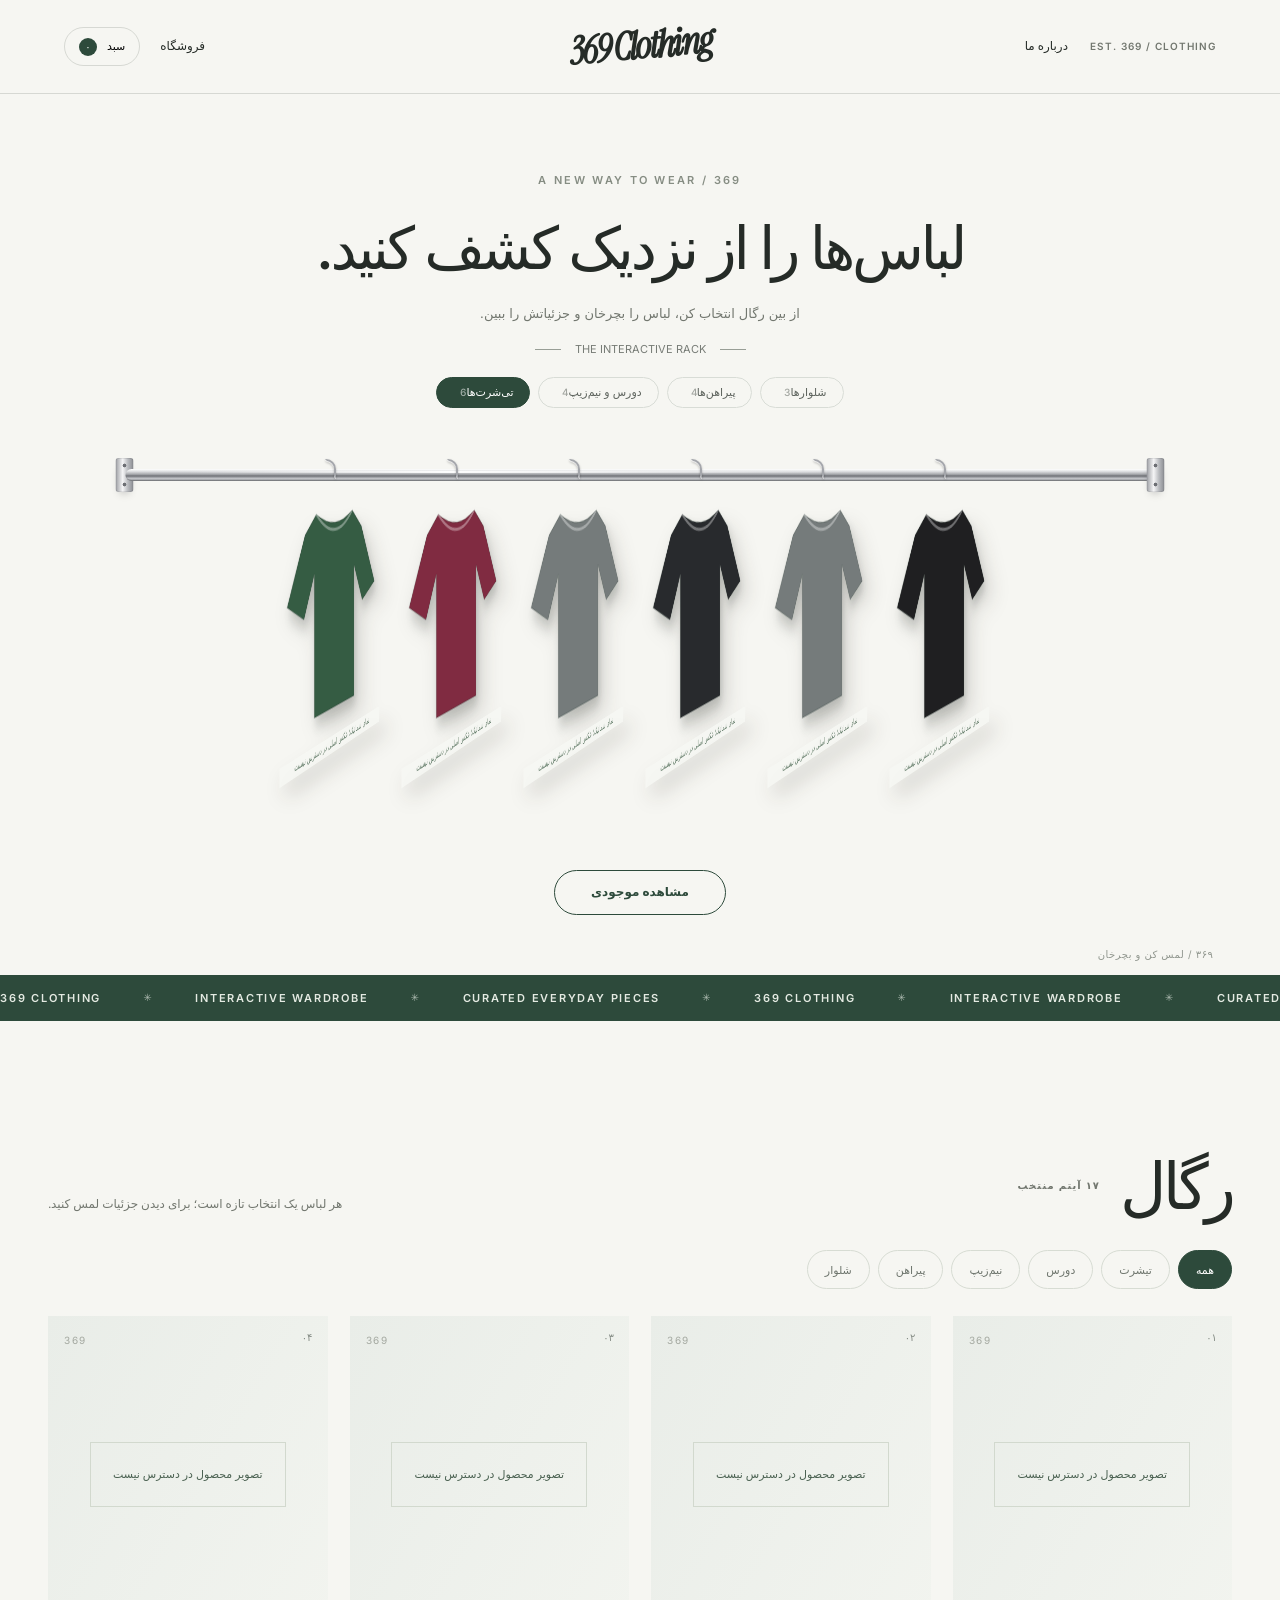
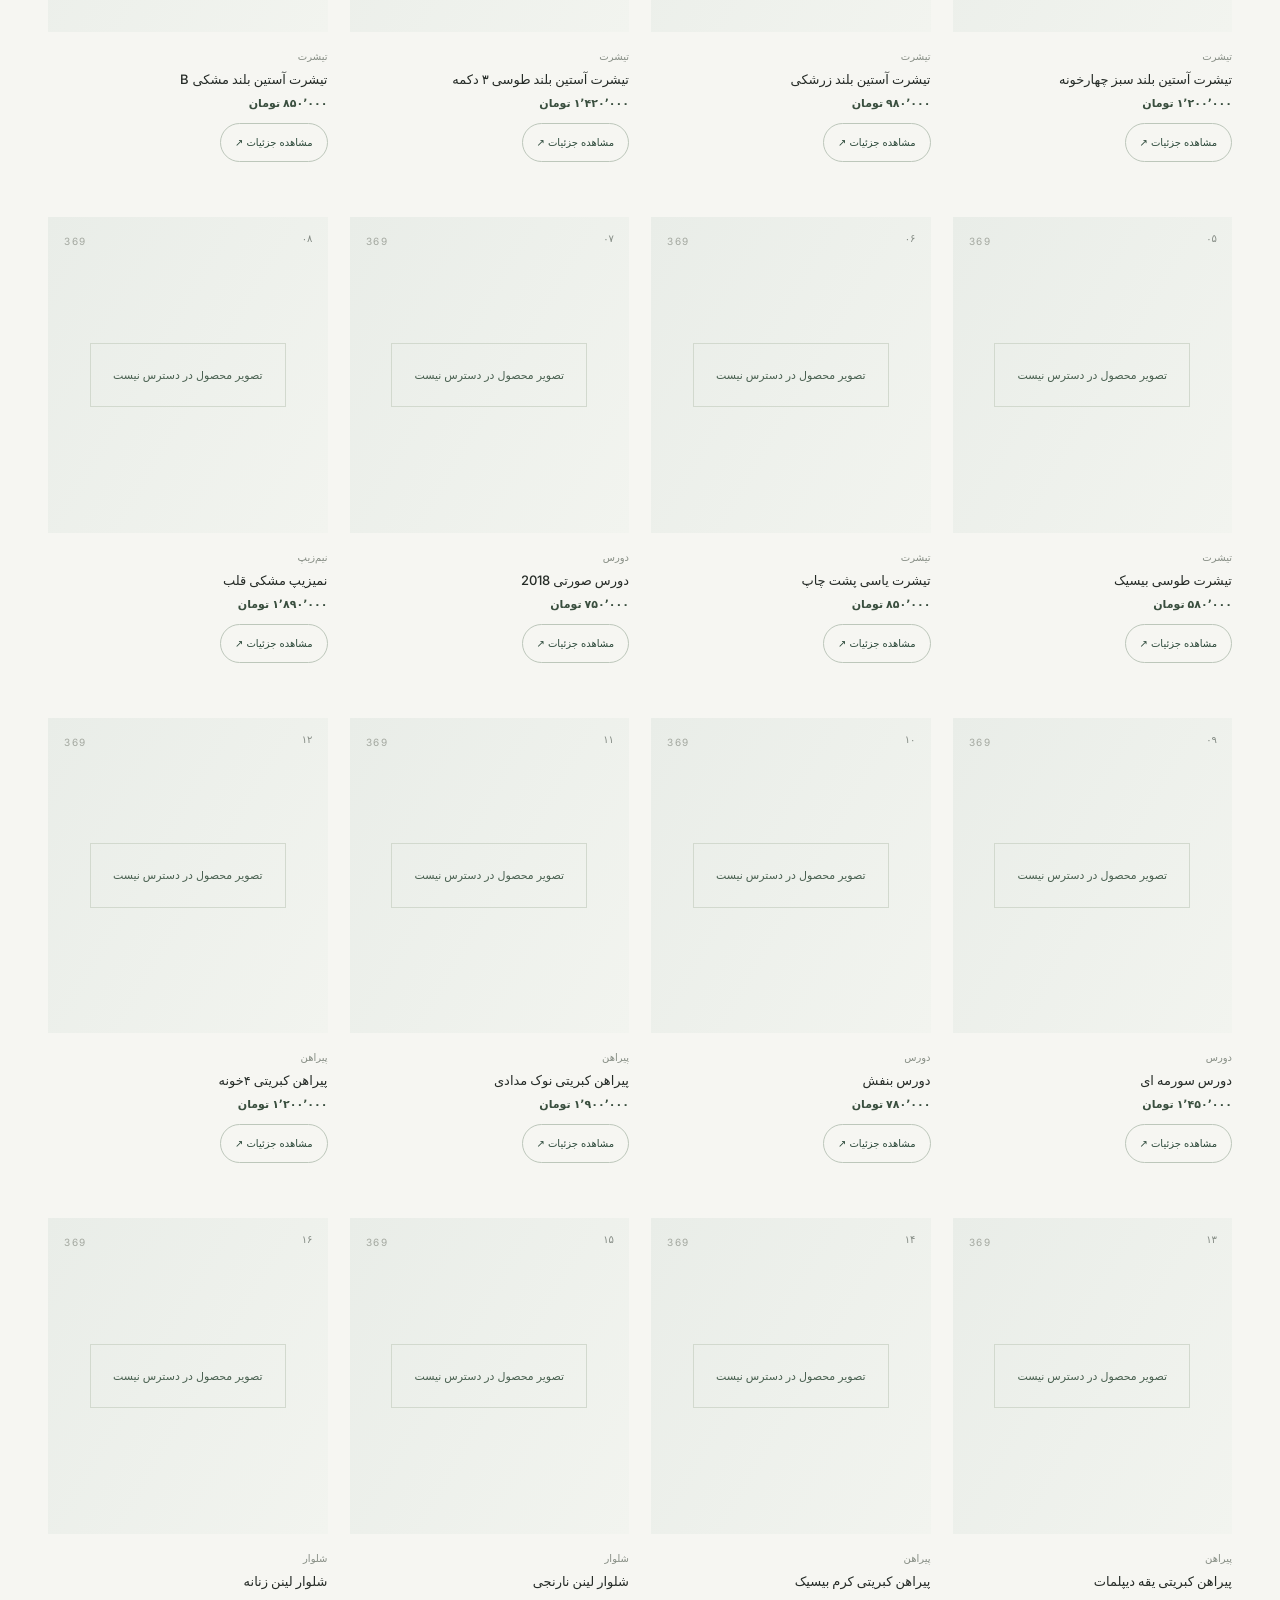
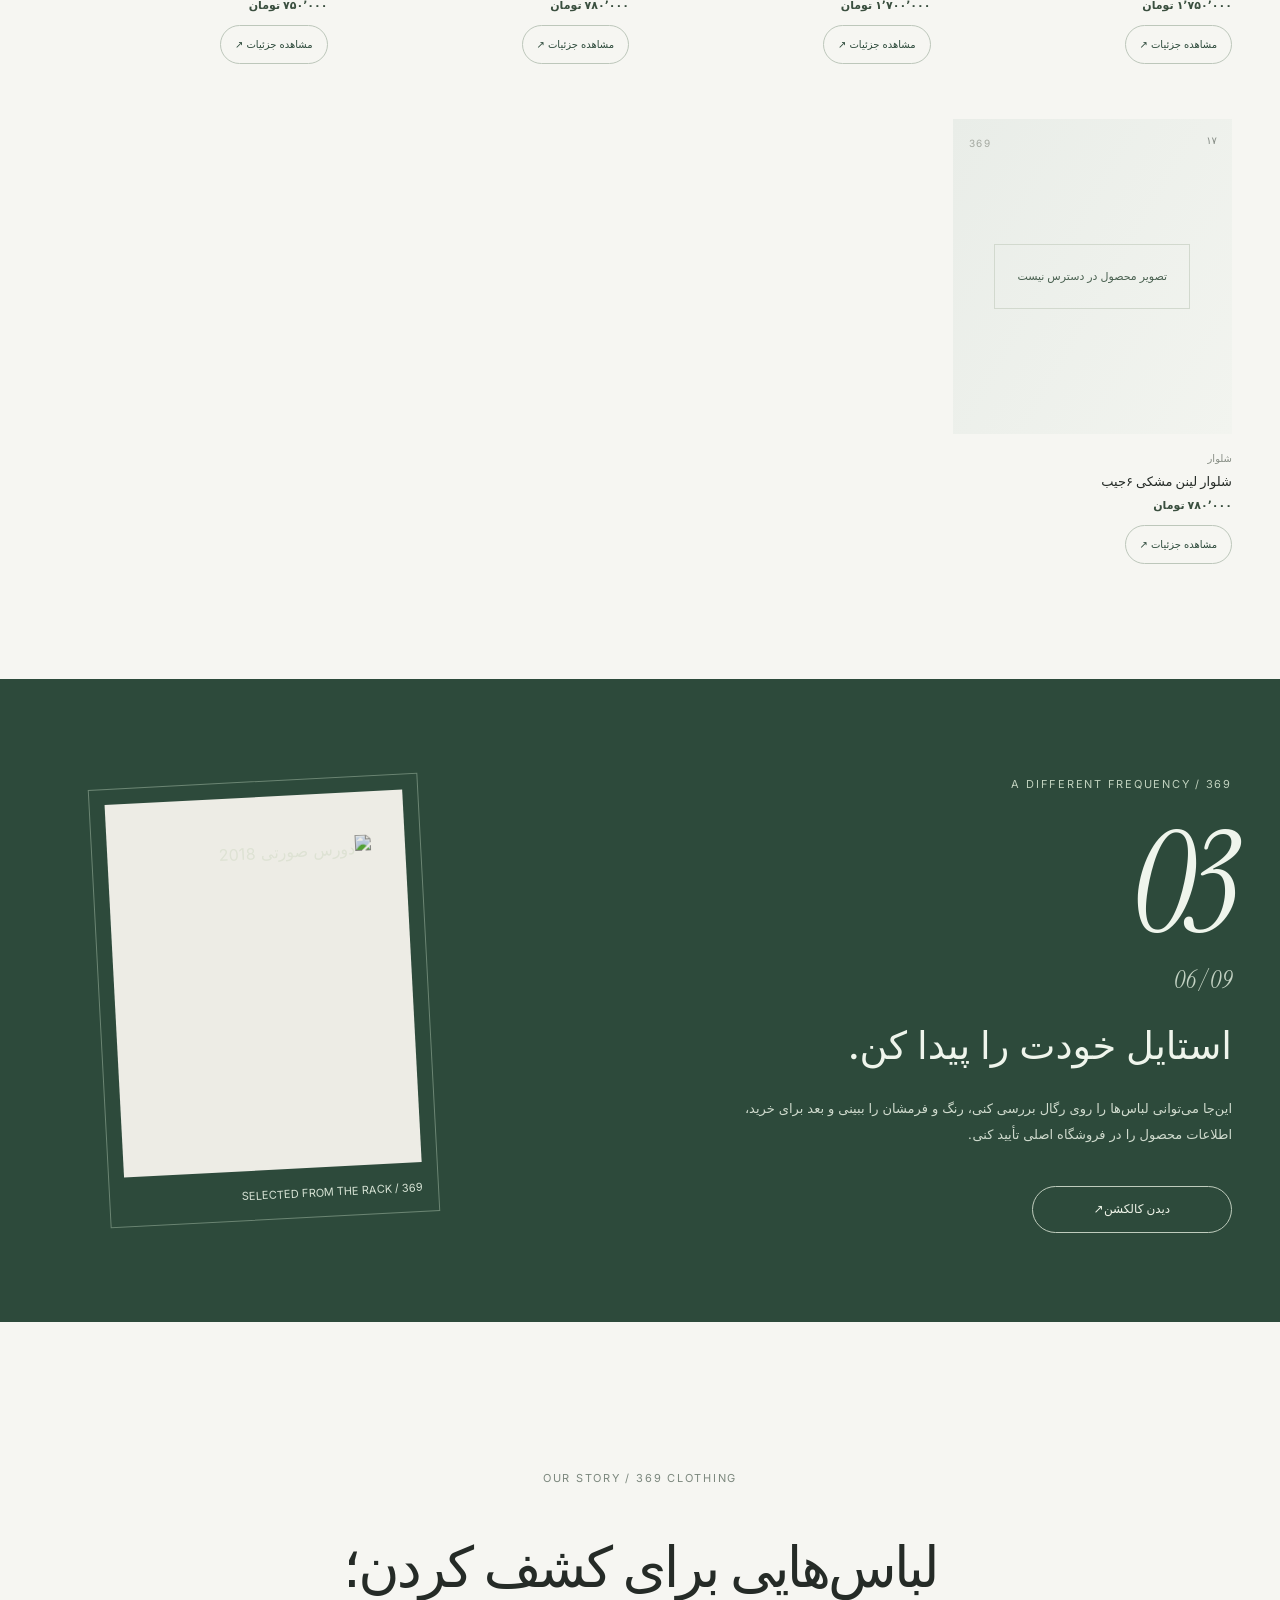
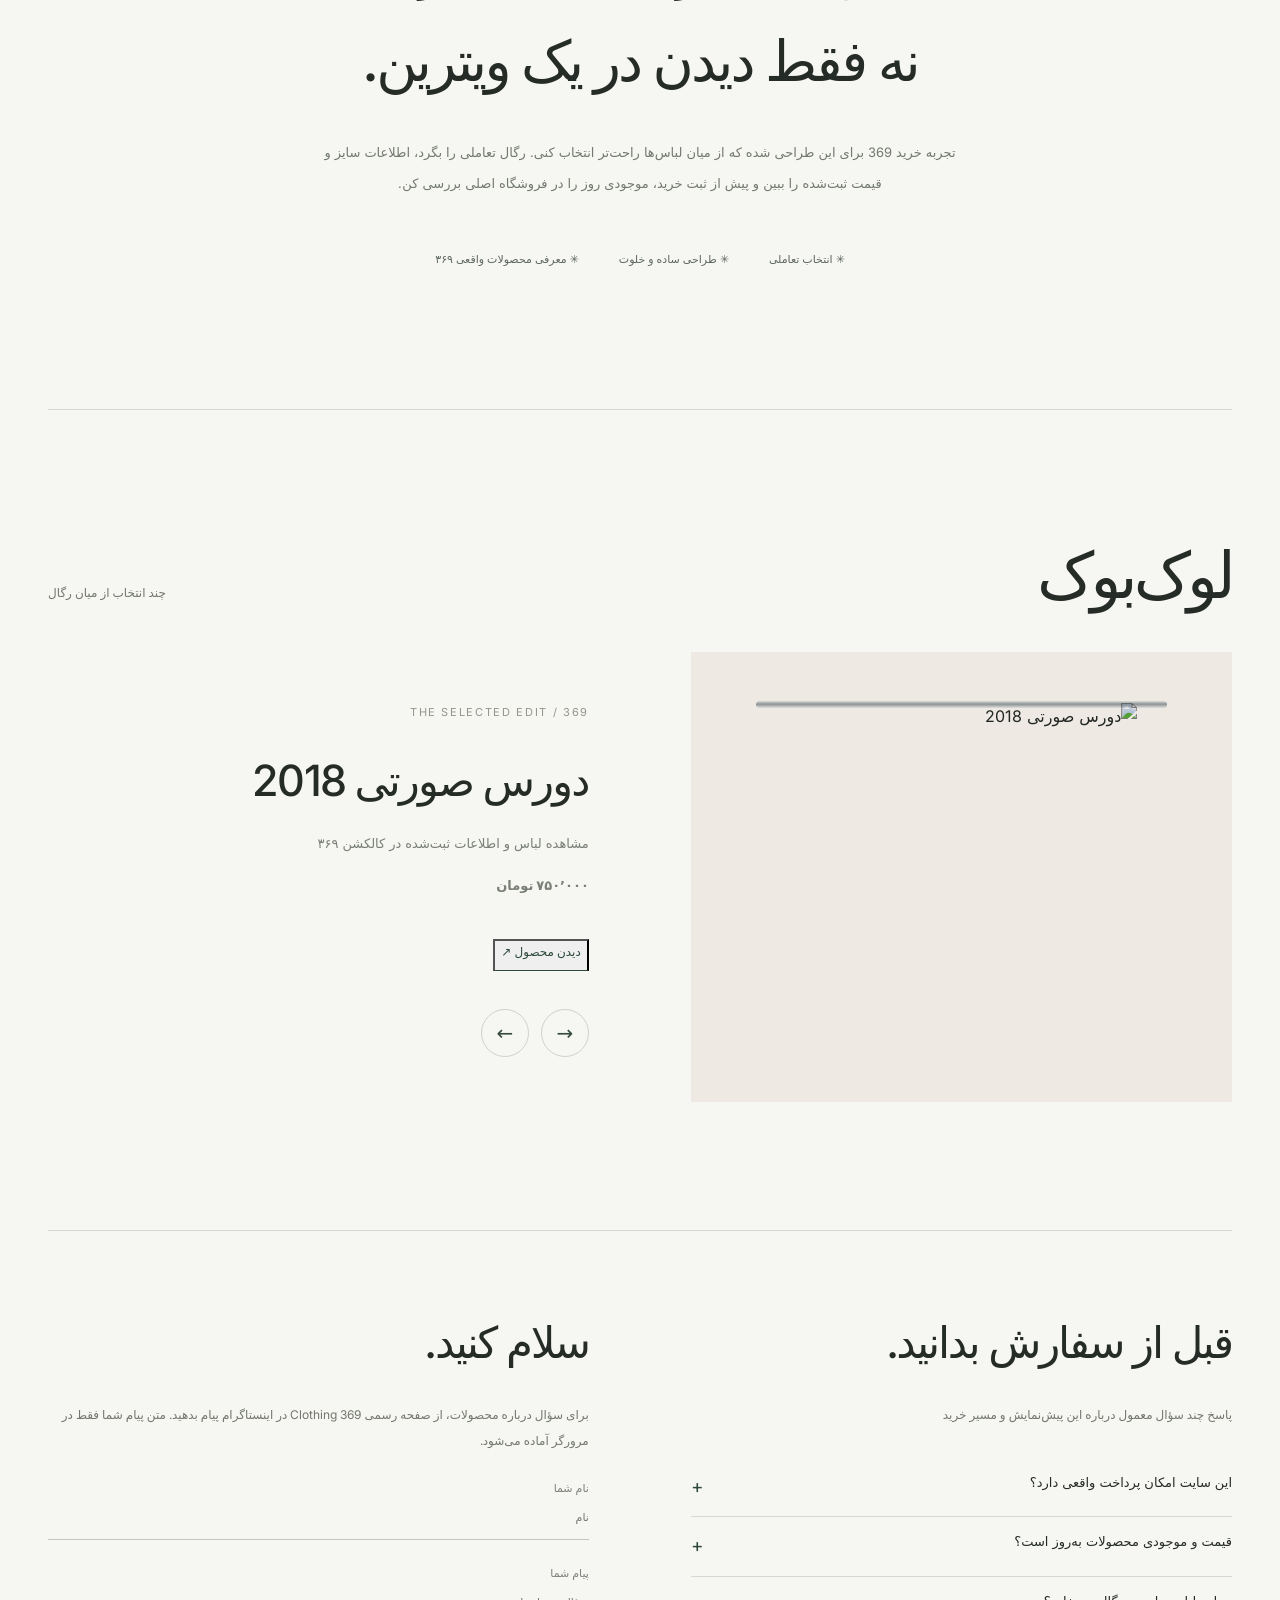
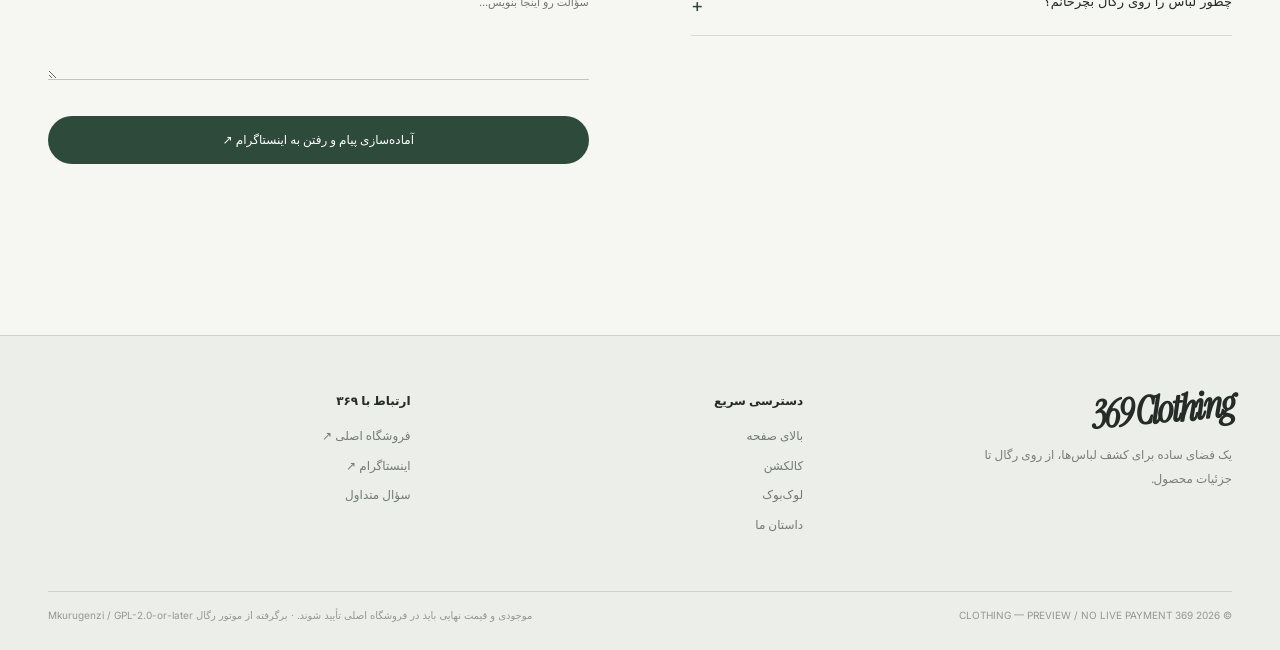
==== commit 0bc46dff: "fix: refine Hangline rack UX, honest image fallbacks, and safe demo checkout" ====
--- a/index.html
+++ b/index.html
@@ -1,4 +1,4 @@
-<!doctype html><html lang="fa" dir="rtl"><head><meta charset="utf-8"><meta name="viewport" content="width=device-width,initial-scale=1"><meta name="theme-color" content="#f6f6f2"><meta name="description" content="369 Clothing؛ فروشگاه لباس با رگال تعاملی سه‌بعدی، کالکشن واقعی و تجربه انتخاب لباس."><meta property="og:title" content="369 Clothing | رگال لباس‌های ۳۶۹"><meta property="og:description" content="کالکشن ۳۶۹ را روی رگال سه‌بعدی کشف کن."><meta property="og:type" content="website"><meta property="og:url" content="https://369-clothing-rack.nayererohalamini.workers.dev/"><link rel="canonical" href="https://369-clothing-rack.nayererohalamini.workers.dev/"><title>369 Clothing | فروشگاه لباس و رگال سه‌بعدی</title><style>
+<!doctype html><html lang="fa" dir="rtl"><head><meta charset="utf-8"><meta name="viewport" content="width=device-width,initial-scale=1"><meta name="theme-color" content="#f6f6f2"><meta name="description" content="369 Clothing؛ فروشگاه لباس با رگال تعاملی سه‌بعدی، کالکشن واقعی و تجربه انتخاب لباس."><meta property="og:title" content="369 Clothing | رگال لباس‌های ۳۶۹"><meta property="og:description" content="کالکشن ۳۶۹ را روی رگال سه‌بعدی کشف کن."><meta property="og:type" content="website"><meta property="og:url" content="https://369-clothing-rack.nayererohalamini.workers.dev/"><link rel="canonical" href="https://369-clothing-rack.nayererohalamini.workers.dev/"><title>369 Clothing | فروشگاه لباس و رگال سه‌بعدی</title><script type="application/ld+json">{"@context":"https://schema.org","@graph":[{"@type":"Organization","name":"369 Clothing","url":"https://369clothing.ir/","sameAs":["https://www.instagram.com/369.clothing_/"]},{"@type":"WebSite","name":"369 Clothing — Interactive Rack Preview","url":"https://369-clothing-rack.nayererohalamini.workers.dev/","inLanguage":"fa-IR"}]}</script><style>
 /*! Mkurugenzi v2.1.0. Fonts: Inter and Instrument Serif, SIL Open Font License 1.1, self hosted. */
 
 @font-face { font-family: "MKR Inter"; src: url("[data-uri]") format("woff2"); font-weight: 400; font-display: swap; }
@@ -660,6 +660,22 @@
 @media(max-width:900px){.container{width:min(100% - 50px,1200px)}.product-grid{grid-template-columns:repeat(2,minmax(0,1fr));gap:44px 20px}.drop-inner{gap:25px}.site-header{height:80px}.rack-wrap .mkr-scene{padding-inline:10px}}
 @media(max-width:650px){.container{width:calc(100% - 38px)}.site-header{height:70px;padding-inline:20px}.brand-sign{font-size:29px}.site-header .header-left{gap:8px}.site-header .header-left .micro{display:none}.site-header .header-right{gap:12px}.header-link{font-size:11px}.bag-top{font-size:10px;padding:6px 10px}.hero{padding-top:52px}.hero h1{font-size:29px}.hero-lede{font-size:11px;max-width:320px}.rack-kicker{font-size:10px}.rack-wrap .mkr-tabs{padding:12px 13px 8px;justify-content:center}.rack-wrap .mkr .mkr-tab{padding:6px 10px;font-size:10px}.rack-wrap .mkr-scene{padding:6px 0 0}.rack-wrap .mkr-railzone{height:calc(var(--railh,380px) + 30px)}.rack-wrap .mkr-under{padding-bottom:47px}.rack-stage-note{display:none}.marquee{height:39px}.shop-section{padding-top:82px;padding-bottom:80px}.section-head{align-items:start;margin-bottom:22px}.section-head h2{font-size:43px}.section-sub{font-size:10px;padding-top:10px;max-width:140px}.filterbar{gap:6px;margin-bottom:24px}.filter-button{padding:7px 12px;font-size:10px}.product-grid{gap:36px 13px}.product-image{aspect-ratio:1/1.10}.product-number{right:8px;top:8px}.product-image:after{left:7px;top:8px;font-size:8px}.product-info{padding-top:9px}.product-title{font-size:11px;line-height:1.6;min-height:36px}.product-category,.product-price{font-size:10px}.product-detail{font-size:9px;padding:3px 12px}.drop-inner{display:flex;flex-direction:column;align-items:stretch;gap:35px}.drop-numbers{font-size:104px;margin:23px 0}.drop-title{font-size:27px}.drop-feature{justify-self:center;width:74%;max-width:270px;align-self:center}.manifesto{padding:90px 0}.manifesto h2{font-size:34px}.manifesto-points{gap:13px 19px}.lookbook{padding:95px 0}.lookbook-stage{grid-template-columns:1fr;gap:29px}.lookbook-image{min-height:380px}.lookbook-copy h3{font-size:31px;margin-top:12px}.lookbook-nav{margin-top:19px}.faq-contact{grid-template-columns:1fr;gap:70px;padding:70px 0 95px}.footer-main{grid-template-columns:1fr 1fr}.footer-brand{grid-column:span 2}.footer-bottom{margin-top:40px}}
 @media(prefers-reduced-motion:reduce){html{scroll-behavior:auto}.product-image img,.marquee-track,.lookbook-image img{animation:none;transition:none}}
+
+/* 369 v3 usability & graceful failure */
+.mkc-demo-warning{font:500 12px/1.9 system-ui,Tahoma,sans-serif;color:#475a4a;background:#edf3ed;border:1px solid #d6e3d4;border-radius:10px;margin:14px 0 10px;padding:10px 12px;text-align:right}
+.mkc-real-links{display:flex;flex-direction:column;gap:6px;max-height:145px;overflow:auto;padding-block:3px}
+.mkc-real-links a{display:block;border:1px solid #c5d1c2;border-radius:8px;padding:8px 12px;font:500 12px/1.8 system-ui,Tahoma,sans-serif;color:#2d4a3b;text-align:right;text-decoration:none}
+.mkc-real-links a:hover,.mkc-real-links a:focus-visible{background:#e7eee6}
+.mkr .mkr-missing-photo,.mkr-detail .mkr-missing-photo{display:flex;flex-direction:column;width:calc(var(--sh,300px)*.75);height:var(--sh,300px);justify-content:center;align-items:center;font:500 9px/1.45 system-ui,Tahoma,sans-serif;color:#56705b;text-align:center;box-sizing:border-box;position:relative}
+.mkr .mkr-missing-photo svg,.mkr-detail .mkr-missing-photo svg{width:100%;height:100%;filter:drop-shadow(4px 9px 7px rgba(24,33,28,.17))}
+.mkr .mkr-missing-photo small,.mkr-detail .mkr-missing-photo small{position:absolute;bottom:2%;inset-inline:0;font-size:9px;line-height:1.45;background:rgba(246,247,243,.88);padding:2px 0;color:#55705c}
+.mkr-d-art .mkr-missing-photo{min-width:130px;min-height:160px}
+.product-image.image-unavailable{background:linear-gradient(120deg,#e9ede8,#f2f4ef)}
+.product-image.image-unavailable .fallback-badge{max-width:90%;border:1px solid #d2d9ce;padding:22px;color:#496050}
+.has-no-photo{background:linear-gradient(120deg,#e2e9df,#f8f8f5)}
+.filter-button,.product-detail,.bag-top{min-height:39px}
+@media(max-width:600px){.filter-button{min-height:42px;padding:10px 18px}.site-header .header-link{min-height:40px}.product-detail{min-height:42px;padding:9px 15px}}
+@media(prefers-reduced-motion:reduce){.marquee-track{animation:none!important}.mkr .mkr-rack.is-entering{animation:none!important}}
 </style></head><body><a class="skip" href="#collection">رفتن به محصولات</a>
 <header class="site-header">
   <div class="header-left"><span class="micro">EST. 369 / CLOTHING</span><a class="header-link" href="#story">درباره ما</a></div>
@@ -704,7 +720,7 @@
   <details><summary>چطور لباس را روی رگال بچرخانم؟</summary><p>روی دسکتاپ نشانگر را روی لباس ببرید و برای جزئیات کلیک کنید. در موبایل روی لباس ضربه بزنید تا نمای محصول باز شود.</p></details>
  </div></div><div class="contact-copy"><h2>سلام کنید.</h2><p class="small-muted">برای سؤال درباره محصولات، از صفحه رسمی 369 Clothing در اینستاگرام پیام بدهید. متن پیام شما فقط در مرورگر آماده می‌شود.</p><form id="contactForm" class="form-fields"><label class="field">نام شما<input id="contactName" name="name" autocomplete="name" placeholder="نام" required maxlength="80"></label><label class="field">پیام شما<textarea id="contactMessage" name="message" placeholder="سؤالت رو اینجا بنویس..." rows="4" required maxlength="1000"></textarea></label><button class="send-button" type="submit">آماده‌سازی پیام و رفتن به اینستاگرام ↗</button><p class="form-status" role="status" id="formStatus"></p></form></div></section>
 </main>
-<footer class="footer"><div class="container"><div class="footer-main"><div class="footer-brand"><div class="brand-sign" dir="ltr">369 Clothing</div><p>یک فضای ساده برای کشف لباس‌ها، از روی رگال تا جزئیات محصول.</p></div><div><h4>دسترسی سریع</h4><nav><a href="#top">بالای صفحه</a><a href="#collection">کالکشن</a><a href="#lookbook">لوک‌بوک</a><a href="#story">داستان ما</a></nav></div><div><h4>ارتباط با ۳۶۹</h4><nav><a href="https://369clothing.ir" target="_blank" rel="noopener noreferrer">فروشگاه اصلی ↗</a><a href="https://instagram.com/369.clothing_" target="_blank" rel="noopener noreferrer">اینستاگرام ↗</a><a href="#contact">سؤال متداول</a></nav></div></div><div class="footer-bottom"><span>© 2026 369 CLOTHING — DEMO EXPERIENCE</span><span>موجودی و قیمت نهایی باید در فروشگاه اصلی تأیید شوند. · برگرفته از موتور رگال Mkurugenzi / GPL-2.0-or-later</span></div></div></footer>
+<footer class="footer"><div class="container"><div class="footer-main"><div class="footer-brand"><div class="brand-sign" dir="ltr">369 Clothing</div><p>یک فضای ساده برای کشف لباس‌ها، از روی رگال تا جزئیات محصول.</p></div><div><h4>دسترسی سریع</h4><nav><a href="#top">بالای صفحه</a><a href="#collection">کالکشن</a><a href="#lookbook">لوک‌بوک</a><a href="#story">داستان ما</a></nav></div><div><h4>ارتباط با ۳۶۹</h4><nav><a href="https://369clothing.ir" target="_blank" rel="noopener noreferrer">فروشگاه اصلی ↗</a><a href="https://instagram.com/369.clothing_" target="_blank" rel="noopener noreferrer">اینستاگرام ↗</a><a href="#contact">سؤال متداول</a></nav></div></div><div class="footer-bottom"><span>© 2026 369 CLOTHING — PREVIEW / NO LIVE PAYMENT</span><span>موجودی و قیمت نهایی باید در فروشگاه اصلی تأیید شوند. · برگرفته از موتور رگال Mkurugenzi / GPL-2.0-or-later</span></div></div></footer>
 <svg width="0" height="0" aria-hidden="true" style="position:absolute;overflow:hidden"><defs><filter id="mkr-white-key" color-interpolation-filters="sRGB"><feColorMatrix type="matrix" values="1 0 0 0 0  0 1 0 0 0  0 0 1 0 0  0 0 0 1 0  -2 -2 -2 5.35 0"/></filter></defs></svg>
 <script>
 /* 369 Clothing catalog: real publicly listed items; no original Mkurugenzi photos or atlas.
@@ -1378,8 +1394,8 @@
       '<span class="mkc-line-name">' + esc(it.name) + '</span>' +
       (it.meta ? '<span class="mkc-line-meta">Size ' + esc(it.meta) + '</span>' : '') +
       (editable ?
-        '<span class="mkc-qty" role="group" aria-label="Quantity for ' + esc(it.name) + '">' +
-        '<button type="button" class="mkc-qbtn" data-k="' + esc(it.key) + '" data-d="-1" aria-label="Remove one">−</button>' +
+        '<span class="mkc-qty" role="group" aria-label="تعداد ' + esc(it.name) + '">' +
+        '<button type="button" class="mkc-qbtn" data-k="' + esc(it.key) + '" data-d="-1" aria-label="کم کردن یک عدد">−</button>' +
         '<span class="mkc-qn" aria-live="polite">' + it.qty + '</span>' +
         '<button type="button" class="mkc-qbtn" data-k="' + esc(it.key) + '" data-d="1" aria-label="Add one">+</button>' +
         '</span><button type="button" class="mkc-remove" data-k="' + esc(it.key) + '">حذف</button>'
@@ -1410,7 +1426,33 @@
       '<dl class="mkc-sum"><div><dt>جمع محصولات</dt><dd>' + money(state.subtotal) + '</dd></div>' +
       '<div class="mkc-muted"><dt>ارسال</dt><dd>در فروشگاه اصلی محاسبه می‌شود</dd></div></dl>' +
       '<button type="button" class="mkc-btn mkc-btn-primary mkc-go">ادامه آزمایشی<span class="mkc-btn-amt">' + money(state.subtotal) + '</span></button>';
-    foot.querySelector('.mkc-go').addEventListener('click', function () { go('details'); });
+    if (!isWoo()) {
+      var goButton = foot.querySelector('.mkc-go');
+      goButton.textContent = 'رفتن به فروشگاه اصلی ↗';
+      goButton.setAttribute('aria-label','خرید واقعی فقط در فروشگاه اصلی ۳۶۹');
+      goButton.addEventListener('click', function () {
+        window.open('https://369clothing.ir/', '_blank', 'noopener,noreferrer');
+      });
+      var tip = document.createElement('p');
+      tip.className = 'mkc-demo-warning';
+      tip.textContent = 'این سبد فقط برای پیش‌نمایش است. هیچ سفارش یا پرداختی اینجا ثبت نمی‌شود. برای خرید قطعات روی لینک‌های زیر بزنید.';
+      foot.appendChild(tip);
+      var links = document.createElement('nav');
+      links.className = 'mkc-real-links';
+      links.setAttribute('aria-label', 'لینک خرید واقعی محصولات انتخاب‌شده');
+      state.items.forEach(function (it) {
+        var p = (window.MKR_FALLBACK_PRODUCTS || []).filter(function (x) { return x.name === it.name; })[0];
+        if (!p) return;
+        var a = document.createElement('a');
+        a.href = p.url || p.storeSearch || 'https://369clothing.ir/';
+        a.target = '_blank'; a.rel = 'noopener noreferrer';
+        a.textContent = 'بررسی ' + p.name + ' در فروشگاه اصلی ↗';
+        links.appendChild(a);
+      });
+      foot.appendChild(links);
+    } else {
+      foot.querySelector('.mkc-go').addEventListener('click', function () { go('details'); });
+    }
   }
 
   function field(id, label, type, value, attrs) {
@@ -1653,6 +1695,11 @@
     [/t-?shirt|\btee/i, 'tee']
   ];
   var SWATCH = [
+    [/سبز|یشمی|زیتونی/i, '#355c43'], [/آبی|ابي/i, '#3566a3'], [/زرشکی|عنابی/i, '#802b41'],
+    [/قهوه|نسکافه/i, '#76533f'], [/نارنجی/i, '#c77d43'], [/بنفش/i, '#6d52a1'],
+    [/سرمه|نفتی/i, '#344459'], [/خاکستری|طوسی|نوک مدادی/i, '#757b7b'],
+    [/مشکی/i, '#282a2d'], [/سفید/i, '#e8e7e0'], [/کرم|شیری/i, '#e6d7bd'],
+    [/قرمز/i, '#ac3f43'],
     [/jungle|green/i, '#34503a'], [/coffee|brown/i, '#5a3e2e'], [/burgundy|maroon/i, '#7a1f2b'],
     [/ivory|cream/i, '#eee7d8'], [/taupe/i, '#a8957f'], [/sand/i, '#d6c09c'], [/beige/i, '#d5c3a3'],
     [/navy|blue/i, '#2c3a5c'], [/white/i, '#f7f6f2'], [/grey|gray|snow/i, '#9d9fa1'], [/black|makosa/i, '#1f1f21']
@@ -2087,7 +2134,7 @@
     } else if (sold) {
       actions.appendChild(el('<span class="mkr-btn mkr-btn-disabled" aria-disabled="true">ناموجود</span>'));
     }
-    if (p.url) actions.appendChild(el('<a class="mkr-btn ' + (canCart || sold ? 'mkr-btn-ghost' : 'mkr-btn-primary') + '" href="' + esc(p.storeSearch || p.url) + '" target="_blank" rel="noopener">' + 'بررسی در فروشگاه اصلی' + '</a>'));
+    if (p.url) actions.appendChild(el('<a class="mkr-btn ' + (canCart || sold ? 'mkr-btn-ghost' : 'mkr-btn-primary') + '" href="' + esc(p.canonicalVerified && p.url ? p.url : (p.storeSearch || p.url)) + '" target="_blank" rel="noopener">' + 'بررسی در فروشگاه اصلی' + '</a>'));
     if (p.image && p._cut) {
       var t = el('<button type="button" class="mkr-btn mkr-btn-ghost" aria-pressed="false">See photo</button>');
       t.addEventListener('click', function () {
@@ -2240,4 +2287,34 @@
    window.open('https://www.instagram.com/369.clothing_/','_blank','noopener,noreferrer');
  });
 })();
+
+(function () {
+  'use strict';
+  document.addEventListener('error', function (event) {
+    var img = event.target;
+    if (!img || img.tagName !== 'IMG') return;
+    if (img.dataset.originalRetried !== '1' && /\/wp-content\/uploads\//.test(img.src) && /-\d+x\d+\.(?:jpe?g|png|webp)(?:\?|$)/i.test(img.src)) {
+      img.dataset.originalRetried = '1';
+      img.src = img.src.replace(/-\d+x\d+(\.(?:jpe?g|png|webp))(\?|$)/i, '$1$2');
+      return;
+    }
+    img.dataset.mediaUnavailable = 'true';
+    var box = img.closest('.product-image');
+    if (box) box.classList.add('image-unavailable');
+    if (img.classList.contains('mkr-photo-fallback')) {
+      var icon = document.createElement('span');
+      icon.className = 'mkr-missing-photo';
+      var prod = (window.MKR_FALLBACK_PRODUCTS || []).find(function(x){return x.name === img.alt;});
+      var type = prod && prod.type || 'tee';
+      var clr = prod && prod._c && prod._c.swatch || '#57715f';
+      var shape = type === 'pants' ? 'M90 30H230L254 312L189 312L160 131L130 312L65 312Z' : 'M102 36Q160 65 218 36L251 62L300 151L254 174L224 117V312H96V117L66 174L20 151L69 62Z';
+      icon.innerHTML = '<svg aria-hidden="true" viewBox="0 0 320 342"><path d="' + shape + '" fill="' + clr + '" stroke="#27392e" stroke-opacity=".24" stroke-width="2"/><path d="M102 36Q160 85 218 36" fill="none" stroke="#fff" stroke-opacity=".35" stroke-width="4"/></svg><small>نمای شماتیک؛ عکس اصلی در دسترس نیست</small>';
+      icon.setAttribute('aria-label','عکس این محصول بارگذاری نشد؛ برای مشاهده عکس اصلی به فروشگاه ۳۶۹ مراجعه کنید');
+      img.replaceWith(icon);
+    } else if (img.closest('.drop-picture,.lookbook-product')) {
+      img.style.visibility='hidden';
+      img.parentNode.classList.add('has-no-photo');
+    }
+  }, true);
+})();
 </script></body></html>
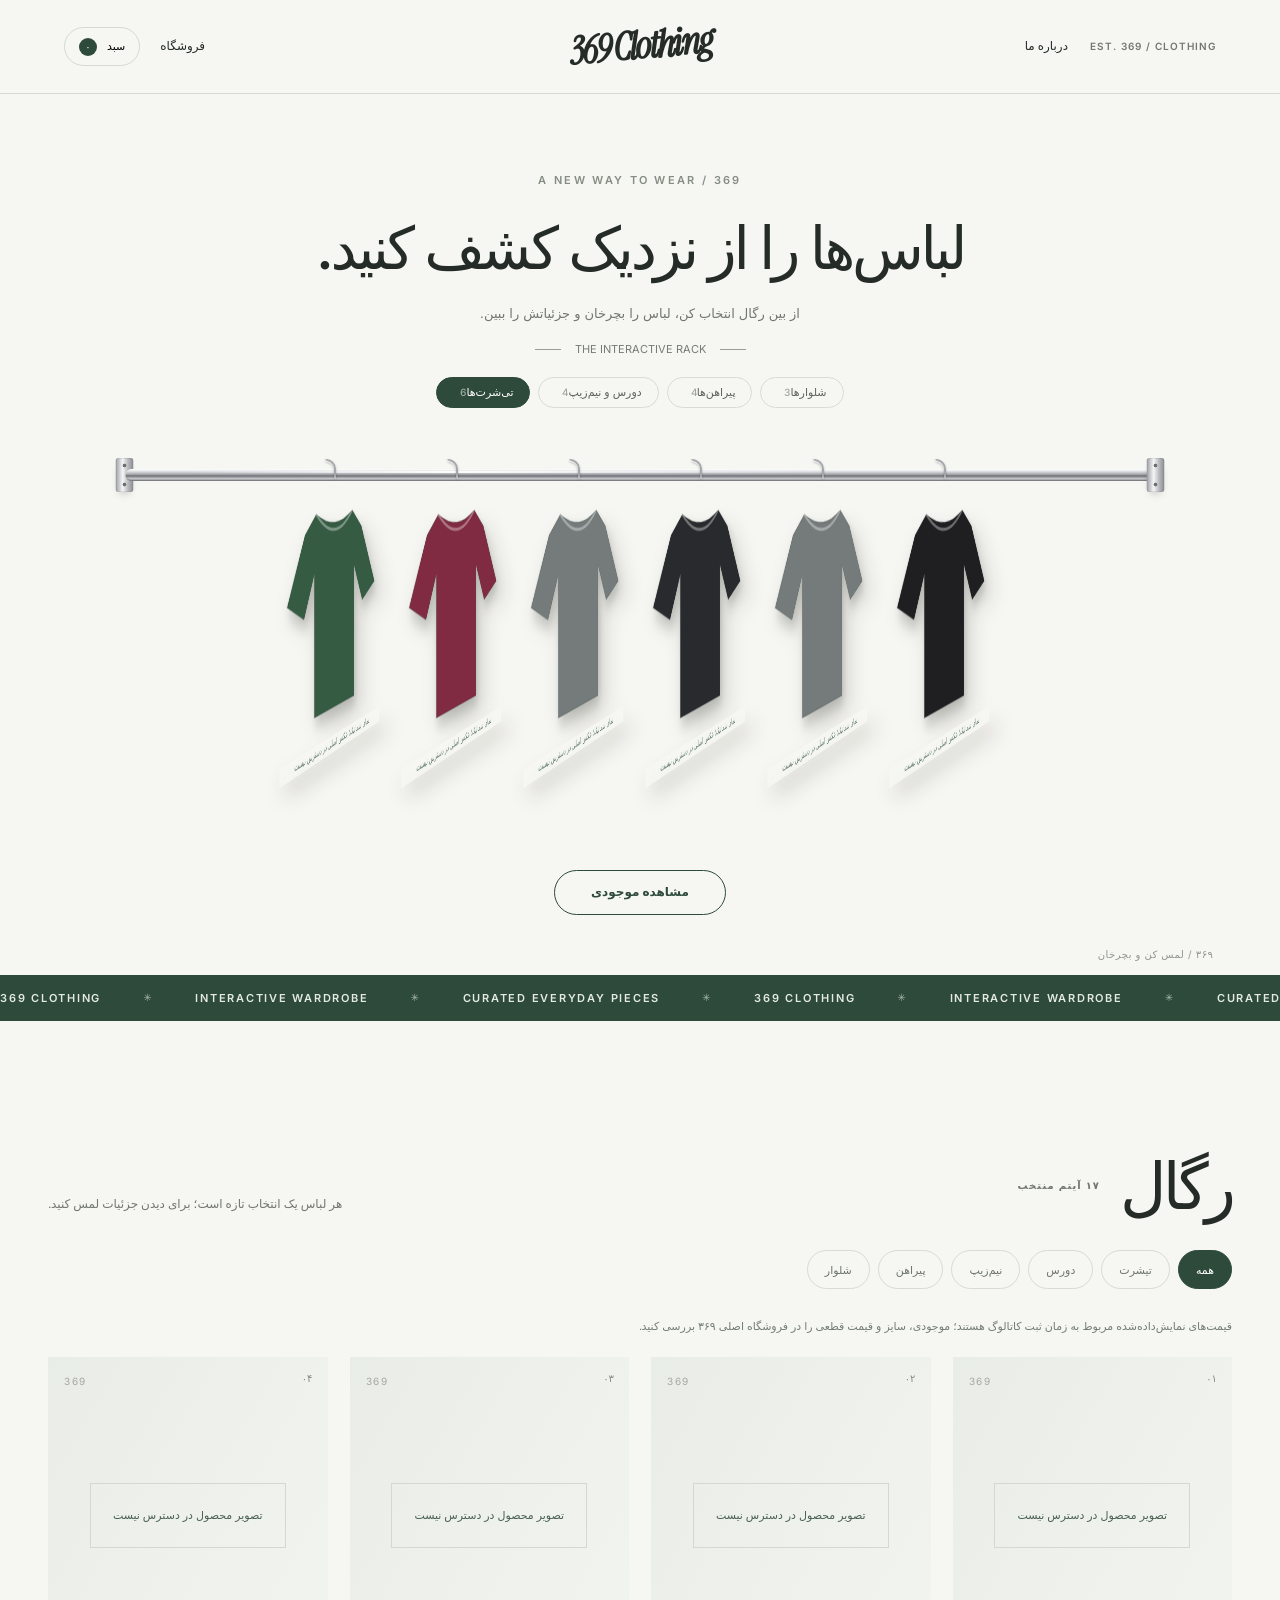
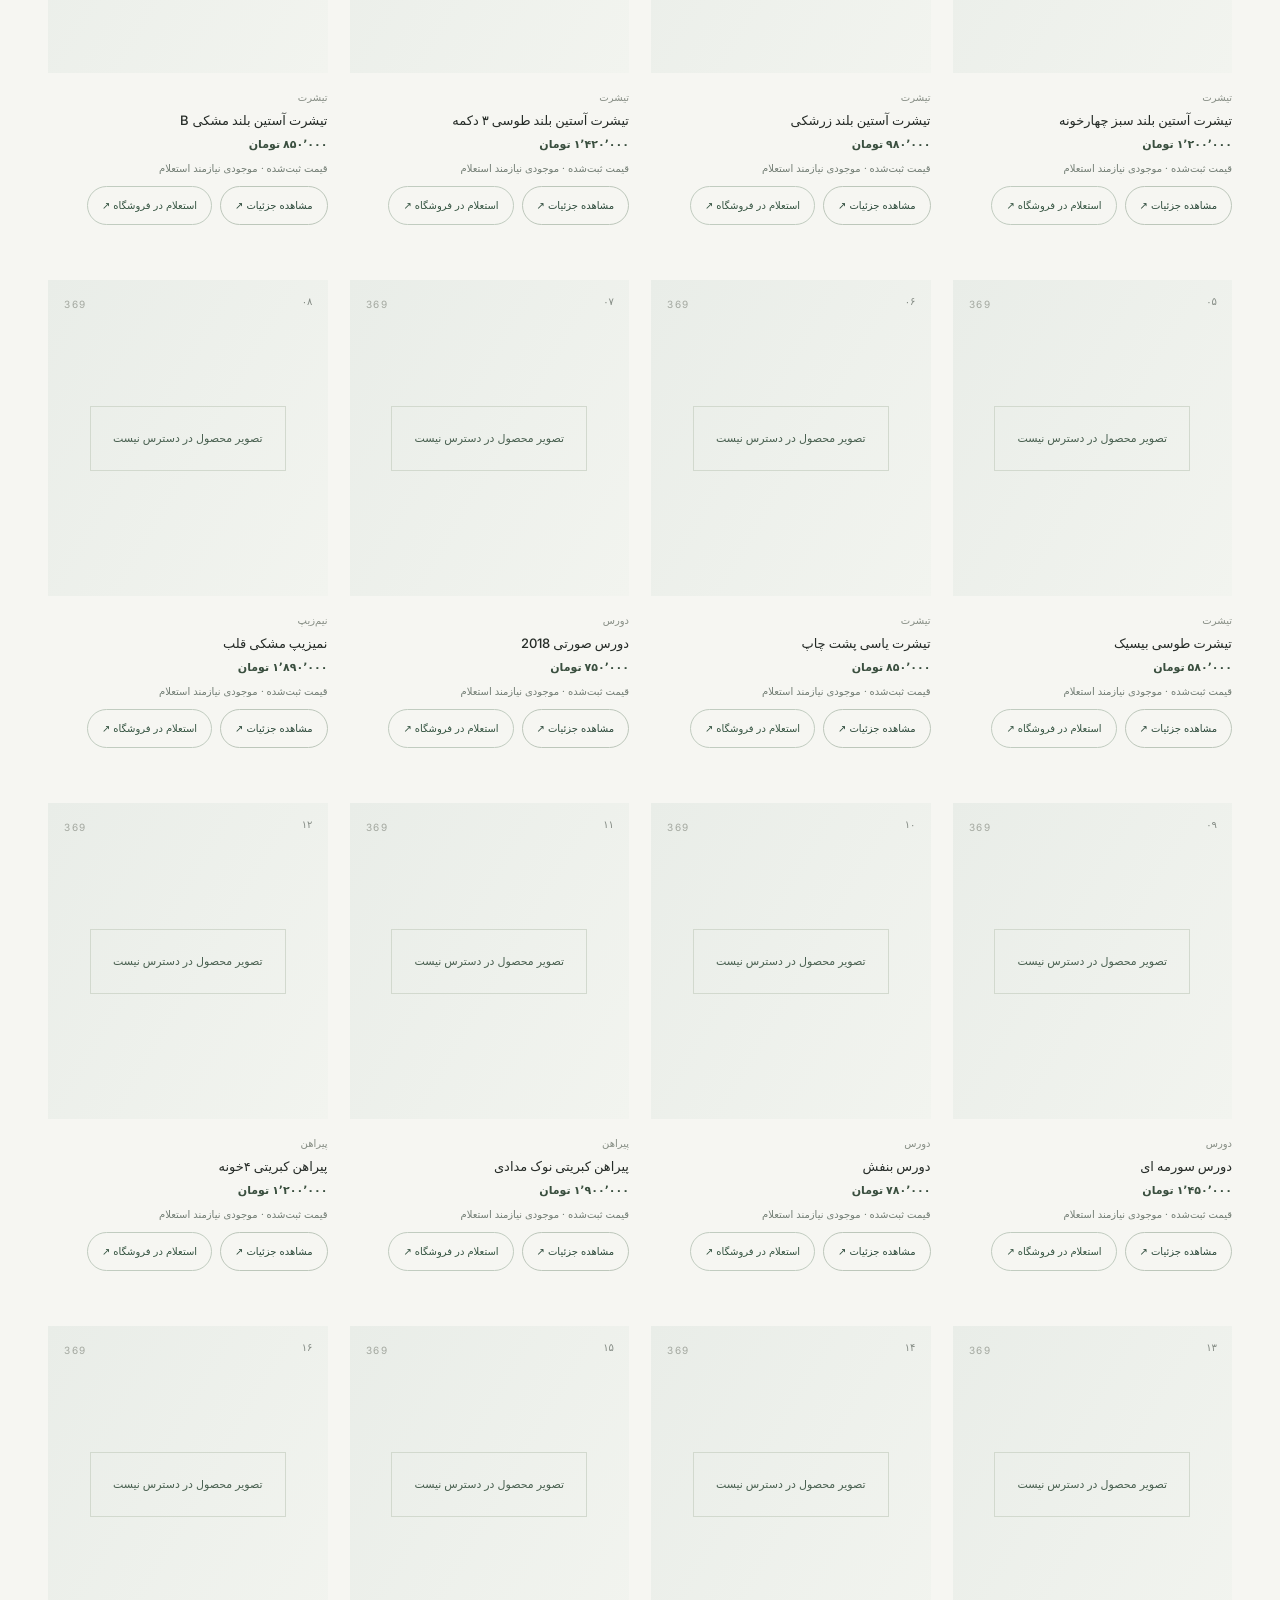
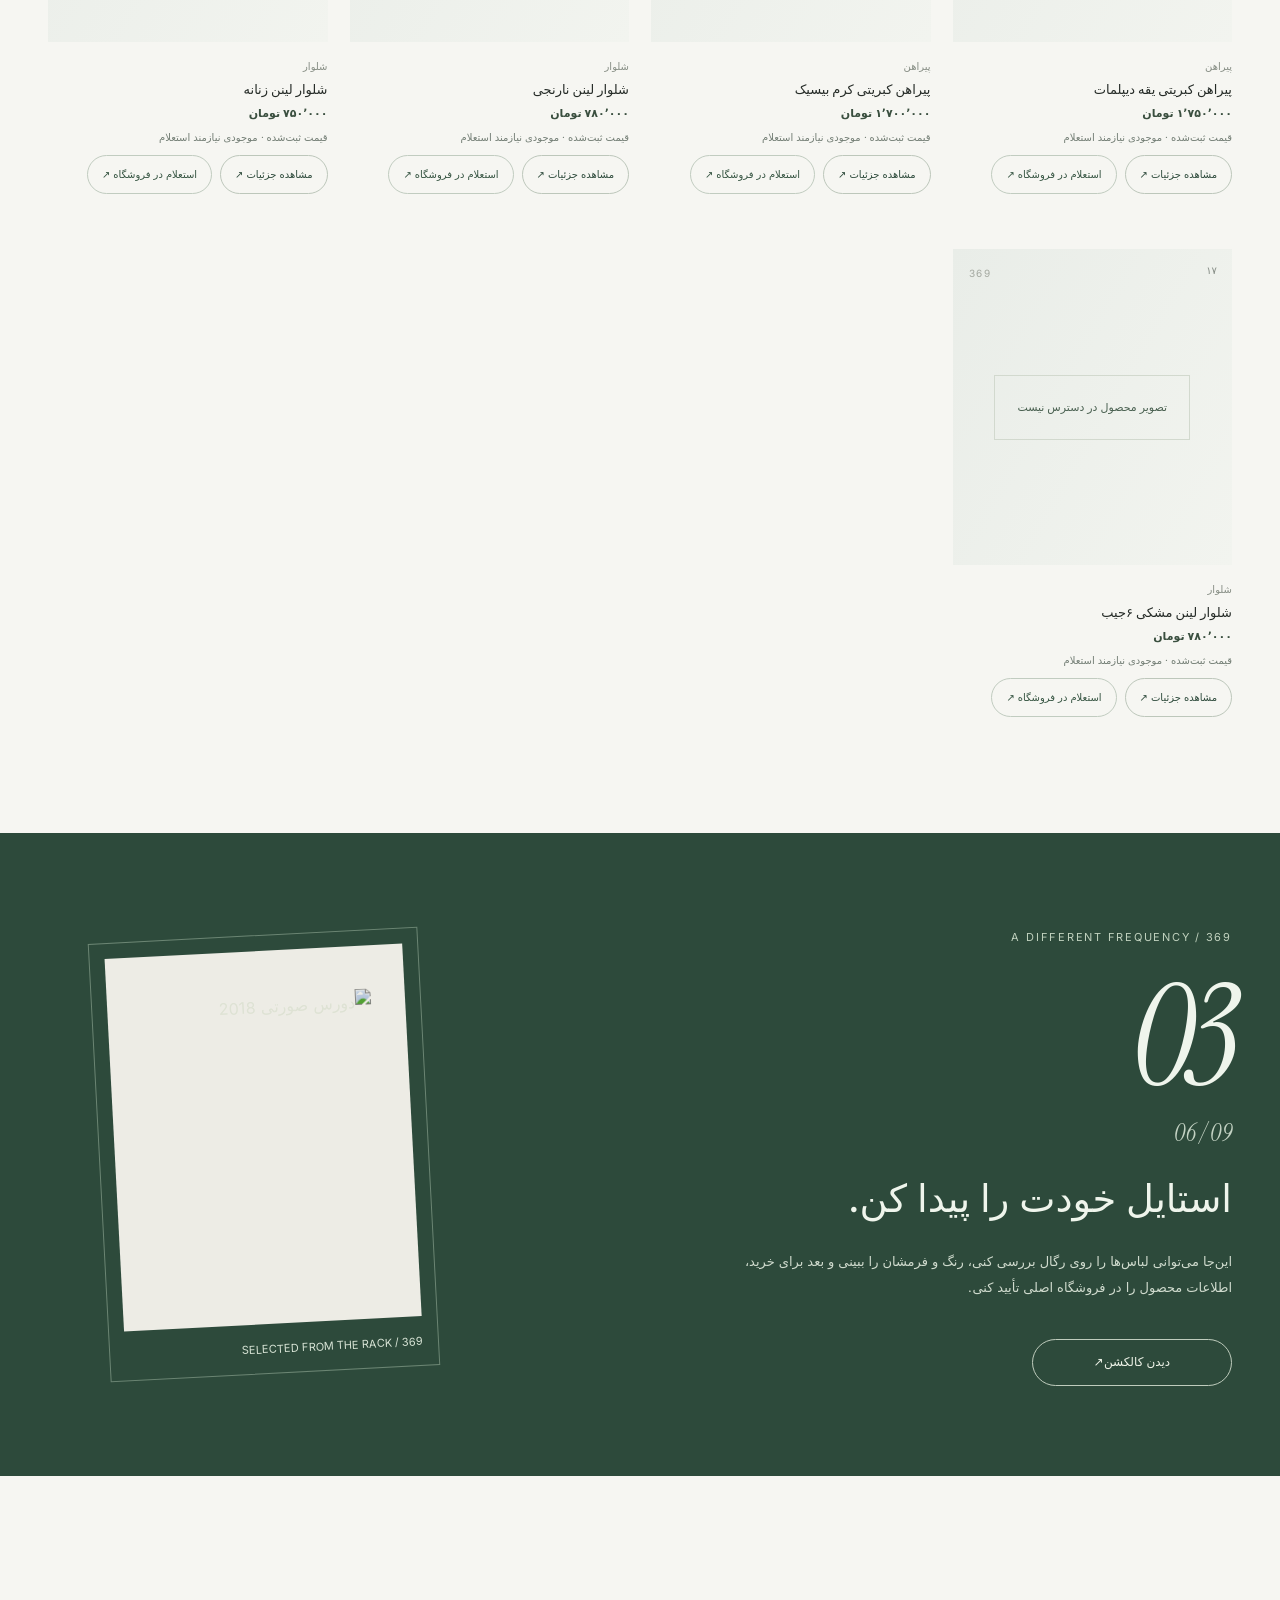
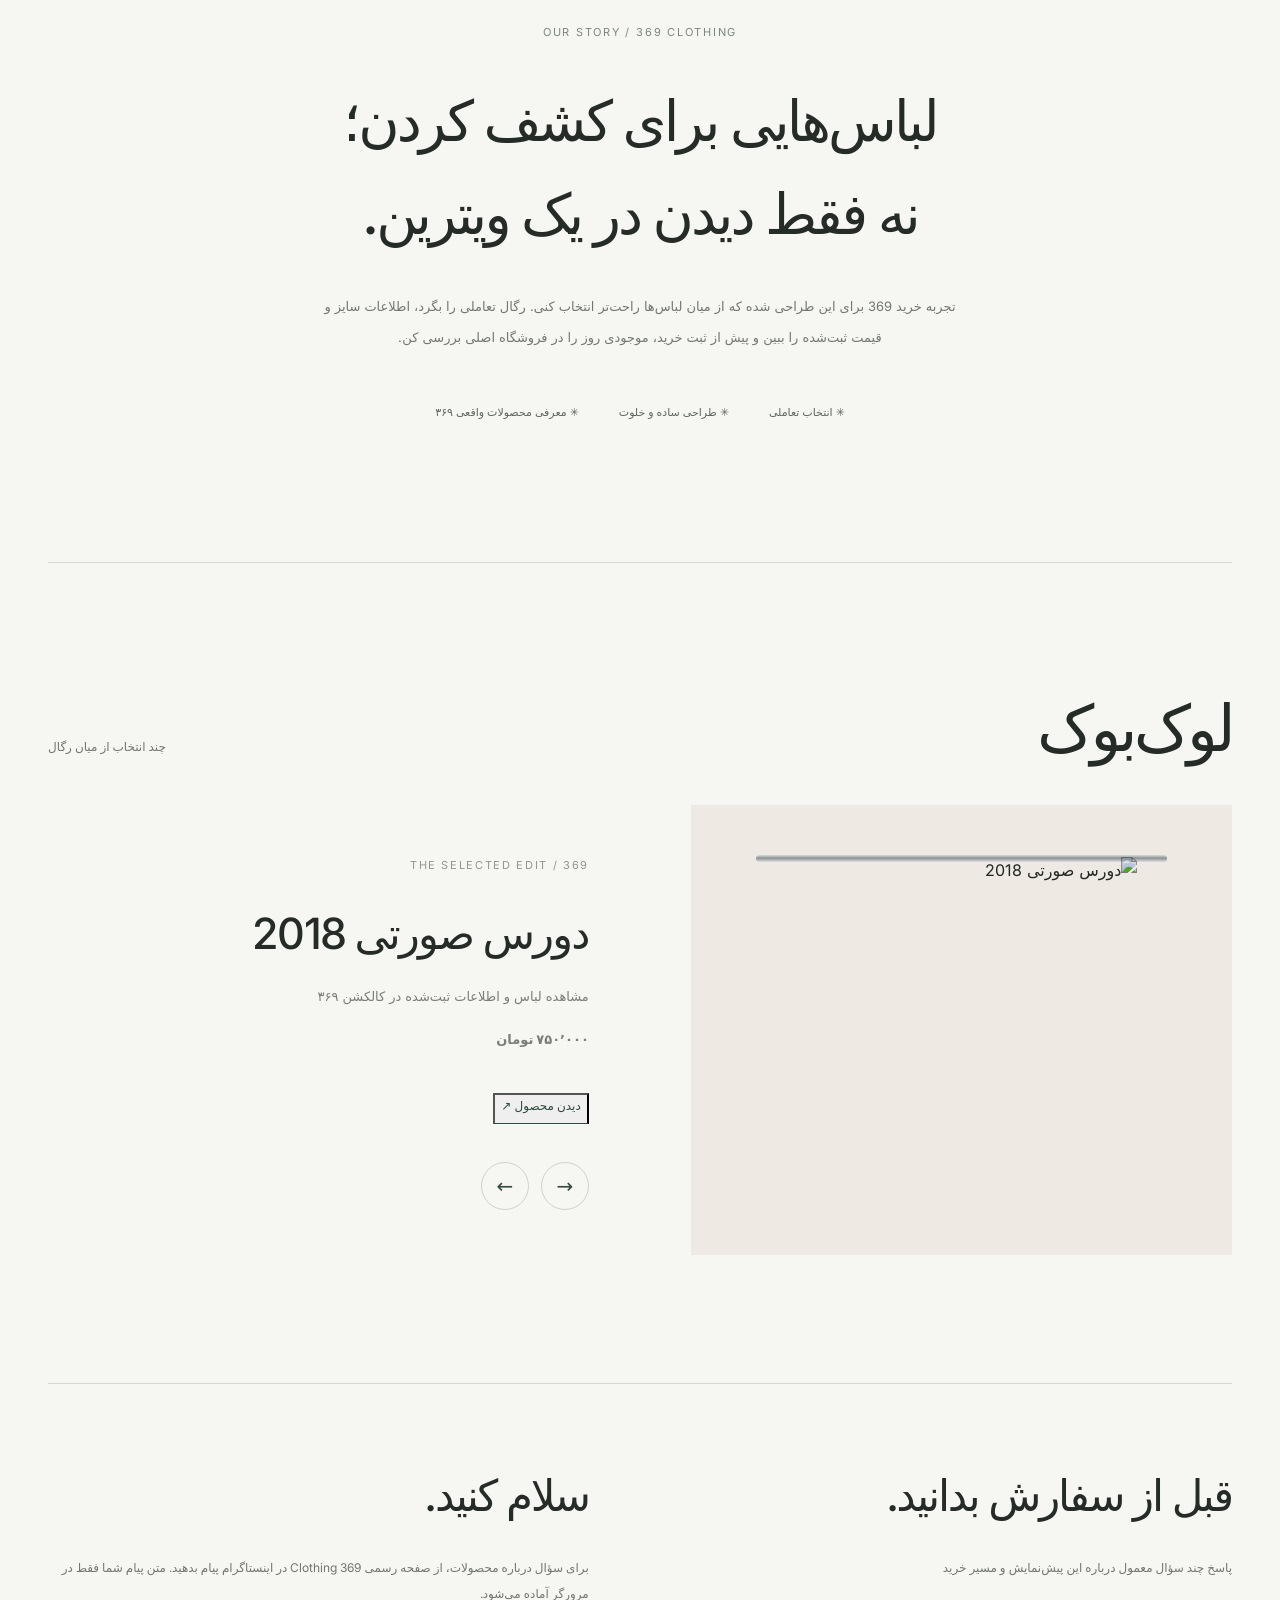
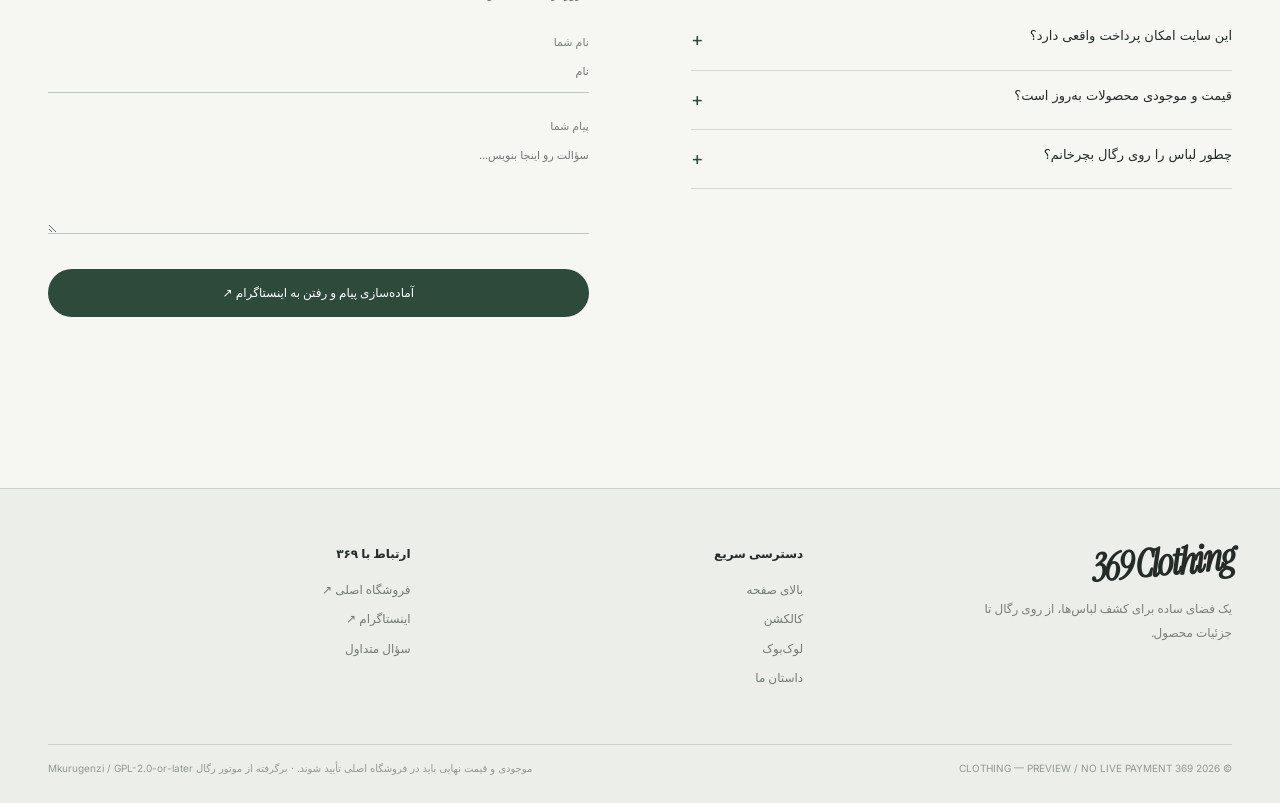
==== commit cdaed0dd: "feat: v6 catalog transparency, real-store links, and image diagnostics" ====
--- a/index.html
+++ b/index.html
@@ -1,4 +1,4 @@
-<!doctype html><html lang="fa" dir="rtl"><head><meta charset="utf-8"><meta name="viewport" content="width=device-width,initial-scale=1"><meta name="theme-color" content="#f6f6f2"><meta name="description" content="369 Clothing؛ فروشگاه لباس با رگال تعاملی سه‌بعدی، کالکشن واقعی و تجربه انتخاب لباس."><meta property="og:title" content="369 Clothing | رگال لباس‌های ۳۶۹"><meta property="og:description" content="کالکشن ۳۶۹ را روی رگال سه‌بعدی کشف کن."><meta property="og:type" content="website"><meta property="og:url" content="https://369-clothing-rack.nayererohalamini.workers.dev/"><link rel="canonical" href="https://369-clothing-rack.nayererohalamini.workers.dev/"><title>369 Clothing | فروشگاه لباس و رگال سه‌بعدی</title><script type="application/ld+json">{"@context":"https://schema.org","@graph":[{"@type":"Organization","name":"369 Clothing","url":"https://369clothing.ir/","sameAs":["https://www.instagram.com/369.clothing_/"]},{"@type":"WebSite","name":"369 Clothing — Interactive Rack Preview","url":"https://369-clothing-rack.nayererohalamini.workers.dev/","inLanguage":"fa-IR"}]}</script><style>
+<!doctype html><html lang="fa" dir="rtl"><head><meta charset="utf-8"><meta name="viewport" content="width=device-width,initial-scale=1"><meta name="theme-color" content="#f6f6f2"><meta name="description" content="369 Clothing؛ فروشگاه لباس با رگال تعاملی سه‌بعدی، کالکشن واقعی و تجربه انتخاب لباس."><meta property="og:title" content="369 Clothing | رگال لباس‌های ۳۶۹"><meta property="og:description" content="کالکشن ۳۶۹ را روی رگال سه‌بعدی کشف کن."><meta property="og:type" content="website"><meta property="og:url" content="https://369-clothing-rack.nayererohalamini.workers.dev/"><link rel="canonical" href="https://369-clothing-rack.nayererohalamini.workers.dev/"><link rel="preconnect" href="https://369clothing.ir" crossorigin><link rel="dns-prefetch" href="//369clothing.ir"><meta property="og:locale" content="fa_IR"><meta name="color-scheme" content="light"><title>369 Clothing | فروشگاه لباس و رگال سه‌بعدی</title><script type="application/ld+json">{"@context":"https://schema.org","@graph":[{"@type":"Organization","name":"369 Clothing","url":"https://369clothing.ir/","sameAs":["https://www.instagram.com/369.clothing_/"]},{"@type":"WebSite","name":"369 Clothing — Interactive Rack Preview","url":"https://369-clothing-rack.nayererohalamini.workers.dev/","inLanguage":"fa-IR"}]}</script><style>
 /*! Mkurugenzi v2.1.0. Fonts: Inter and Instrument Serif, SIL Open Font License 1.1, self hosted. */
 
 @font-face { font-family: "MKR Inter"; src: url("[data-uri]") format("woff2"); font-weight: 400; font-display: swap; }
@@ -576,6 +576,15 @@
 
 .mkc-thumb .mkc-photo{width:100%;height:100%;object-fit:contain;filter:url(#mkr-white-key);}
 
+
+/* Catalog authenticity and accessibility additions (v6). */
+.product-verify-note {font-size:10px;line-height:1.65;color:#727d74;margin-top:4px}
+.product-store-link {display:inline-flex;align-items:center;justify-content:center;min-height:34px;padding:5px 14px;border:1px solid #c1ccc0;border-radius:99px;font-size:10px;color:#345340;text-decoration:none;transition:background .2s}
+.product-store-link:hover,.product-store-link:focus-visible{background:#e2e9df}
+.catalog-accuracy {font-size:11px;color:#737e74;margin:4px 0 20px;line-height:1.9}
+.sr-skip {position:absolute;right:16px;top:-80px;z-index:9999;background:#284535;color:#fff;padding:12px 20px;border-radius:8px}
+.sr-skip:focus {top:12px}
+@media (prefers-reduced-motion: reduce){.product-store-link{transition:none}}
 </style><style>
 :root{--page:#f6f6f2;--page-2:#f0f0eb;--forest:#2d4a3b;--forest-deep:#263e32;--ink:#252b27;--muted:#72776f;--hair:rgba(35,48,37,.15)}
 *,*::before,*::after{box-sizing:border-box}
@@ -676,7 +685,7 @@
 .filter-button,.product-detail,.bag-top{min-height:39px}
 @media(max-width:600px){.filter-button{min-height:42px;padding:10px 18px}.site-header .header-link{min-height:40px}.product-detail{min-height:42px;padding:9px 15px}}
 @media(prefers-reduced-motion:reduce){.marquee-track{animation:none!important}.mkr .mkr-rack.is-entering{animation:none!important}}
-</style></head><body><a class="skip" href="#collection">رفتن به محصولات</a>
+</style></head><body><a class="sr-skip" href="#collection">پرش به فهرست محصولات</a><a class="skip" href="#collection">رفتن به محصولات</a>
 <header class="site-header">
   <div class="header-left"><span class="micro">EST. 369 / CLOTHING</span><a class="header-link" href="#story">درباره ما</a></div>
   <a class="brand-sign" href="#top" aria-label="صفحه اصلی 369 Clothing" dir="ltr">369 Clothing</a>
@@ -703,7 +712,7 @@
    <button class="filter-button" type="button" data-filter="jacket" aria-pressed="false">پیراهن</button>
    <button class="filter-button" type="button" data-filter="pants" aria-pressed="false">شلوار</button>
   </div>
-  <div class="product-grid" id="productGrid" aria-live="polite"></div>
+  <p class="catalog-accuracy" role="note">قیمت‌های نمایش‌داده‌شده مربوط به زمان ثبت کاتالوگ هستند؛ موجودی، سایز و قیمت قطعی را در فروشگاه اصلی ۳۶۹ بررسی کنید.</p><div class="product-grid" id="productGrid" aria-live="polite"></div>
  </section>
  <section class="drop-panel" id="drop" aria-labelledby="drop-title"><div class="container drop-inner">
   <div class="drop-copy"><span class="drop-overline">A DIFFERENT FREQUENCY / 369</span><div class="drop-numbers" aria-label="۳ ۶ ۹">03 <small>06 / 09</small></div><h2 class="drop-title" id="drop-title">استایل خودت را پیدا کن.</h2><p class="drop-desc">این‌جا می‌توانی لباس‌ها را روی رگال بررسی کنی، رنگ و فرمشان را ببینی و بعد برای خرید، اطلاعات محصول را در فروشگاه اصلی تأیید کنی.</p><a href="#collection" class="outline-button">دیدن کالکشن <span aria-hidden="true">↗</span></a></div>
@@ -2254,9 +2263,14 @@
      box.appendChild(make('span','product-number',nf.format(i+1).padStart(2,'۰')));
      box.appendChild(make('span','fallback-badge','تصویر محصول در دسترس نیست'));
      var info=make('div','product-info');info.appendChild(make('span','product-category',p.category||typeNames[p.type]||'369'));
-     info.appendChild(make('strong','product-title',p.name));info.appendChild(make('span','product-price',money(p.price)));
+     info.appendChild(make('strong','product-title',p.name));info.appendChild(make('span','product-price',money(p.price)));info.appendChild(make('small','product-verify-note','قیمت ثبت‌شده · موجودی نیازمند استعلام'));
      btn.append(box,info);btn.addEventListener('click',function(){openProduct(p,btn);});card.appendChild(btn);
-     var actions=make('div','product-actions');var more=make('button','product-detail','مشاهده جزئیات ↗');more.type='button';more.addEventListener('click',function(){openProduct(p,more)});actions.appendChild(more);card.appendChild(actions);grid.appendChild(card);
+     var actions=make('div','product-actions');var more=make('button','product-detail','مشاهده جزئیات ↗');more.type='button';more.addEventListener('click',function(){openProduct(p,more)});actions.appendChild(more);
+     var direct=make('a','product-store-link','استعلام در فروشگاه ↗');
+     direct.href=p.url||p.storeSearch||'https://369clothing.ir/';
+     direct.target='_blank';direct.rel='noopener noreferrer';
+     direct.setAttribute('aria-label','بررسی قیمت و موجودی '+p.name+' در فروشگاه اصلی ۳۶۹');
+     actions.appendChild(direct);card.appendChild(actions);grid.appendChild(card);
    });
  }
  document.querySelectorAll('.filter-button').forEach(function(btn){btn.addEventListener('click',function(){filter=btn.dataset.filter;document.querySelectorAll('.filter-button').forEach(function(b){b.setAttribute('aria-pressed',String(b===btn));});render();});});
@@ -2317,4 +2331,7 @@
     }
   }, true);
 })();
-</script></body></html>+</script>
+<script src="/assets/clothing-turn-player.js" defer></script>
+<script src="/assets/turn-adapter.js" defer></script>
+</body></html>
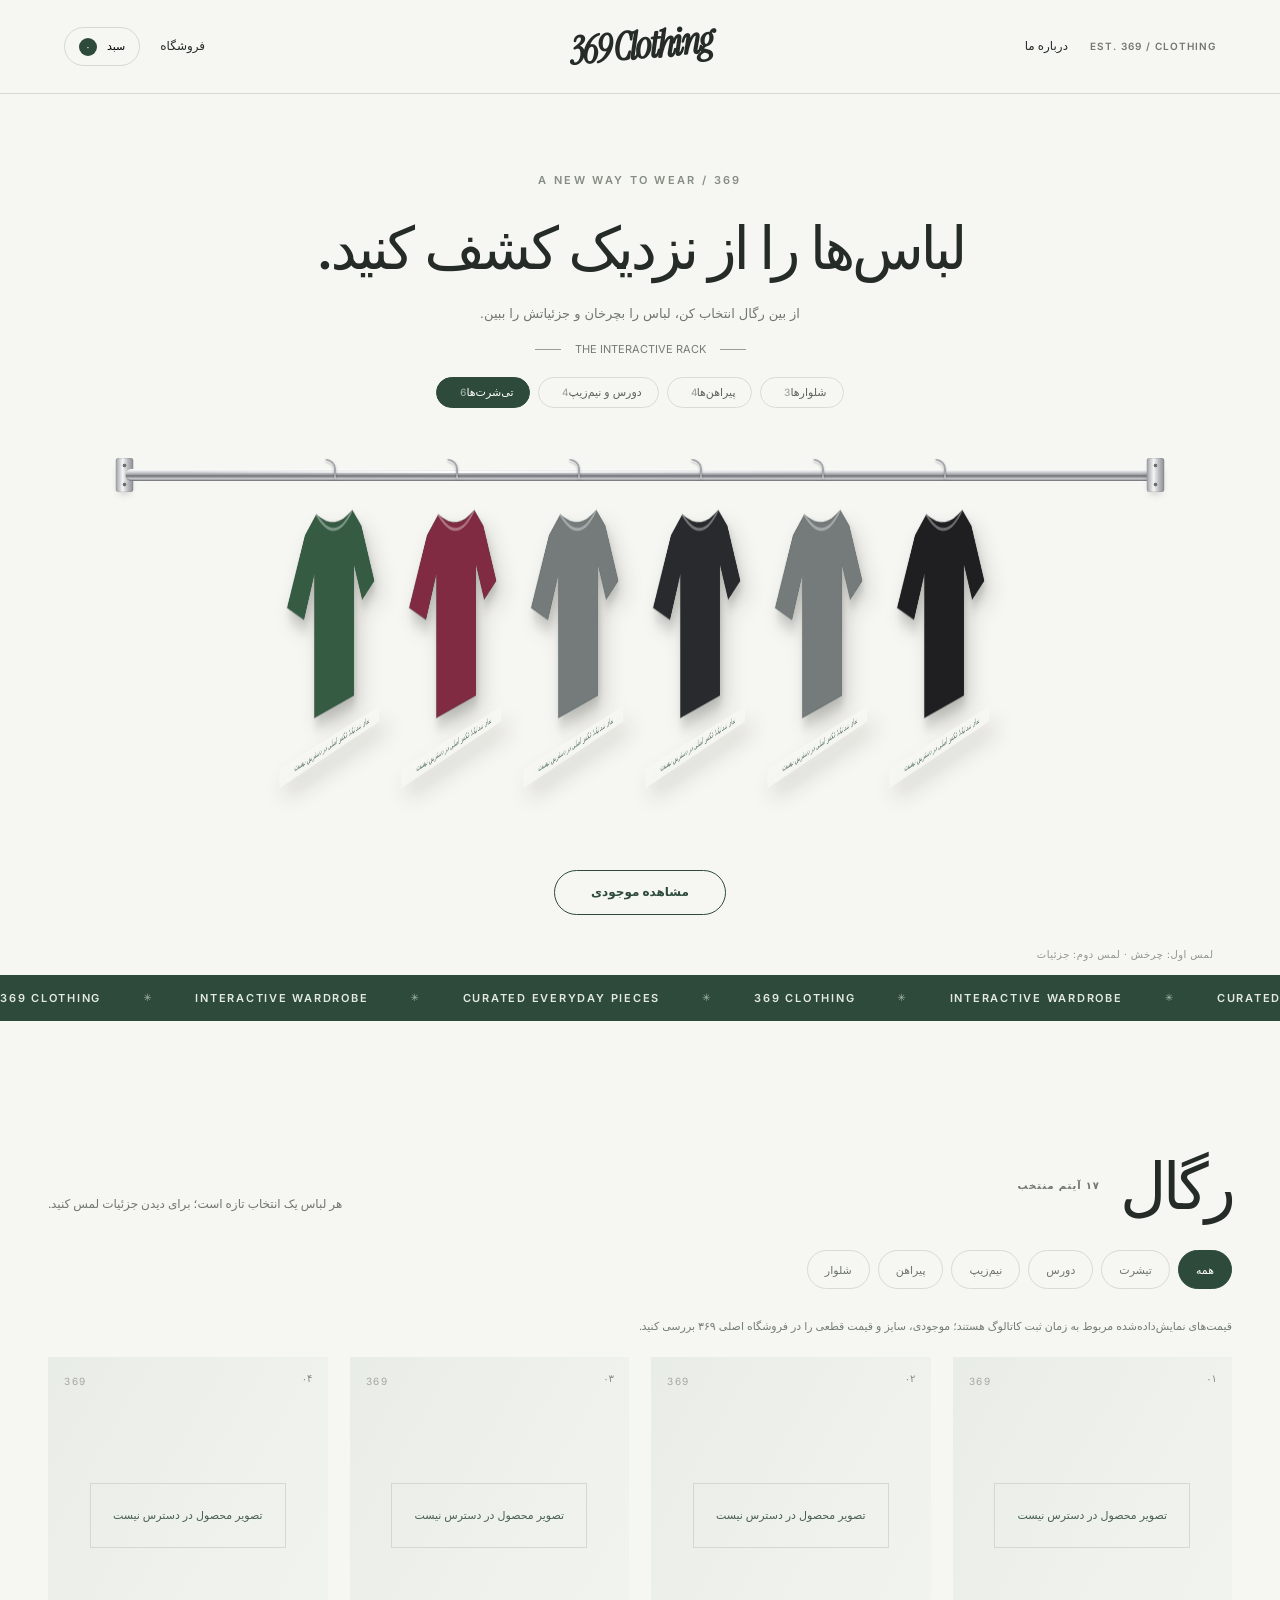
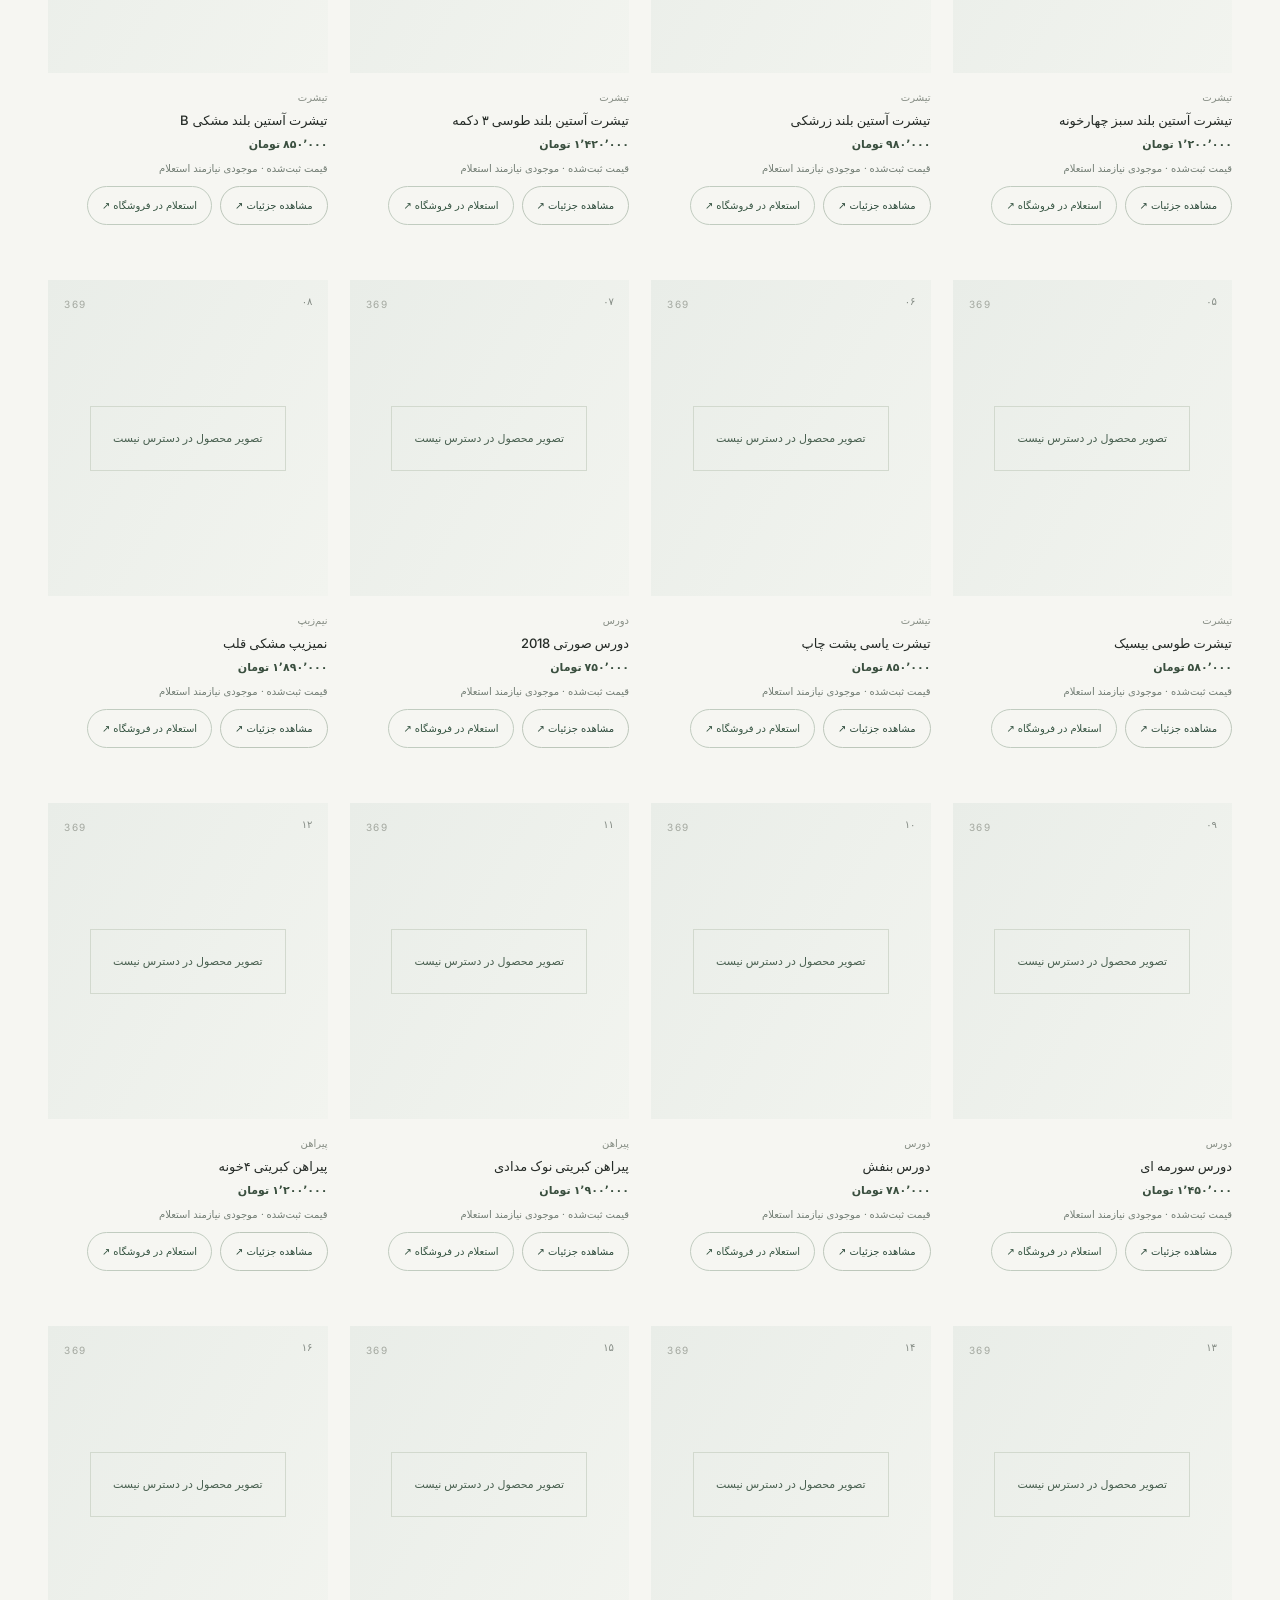
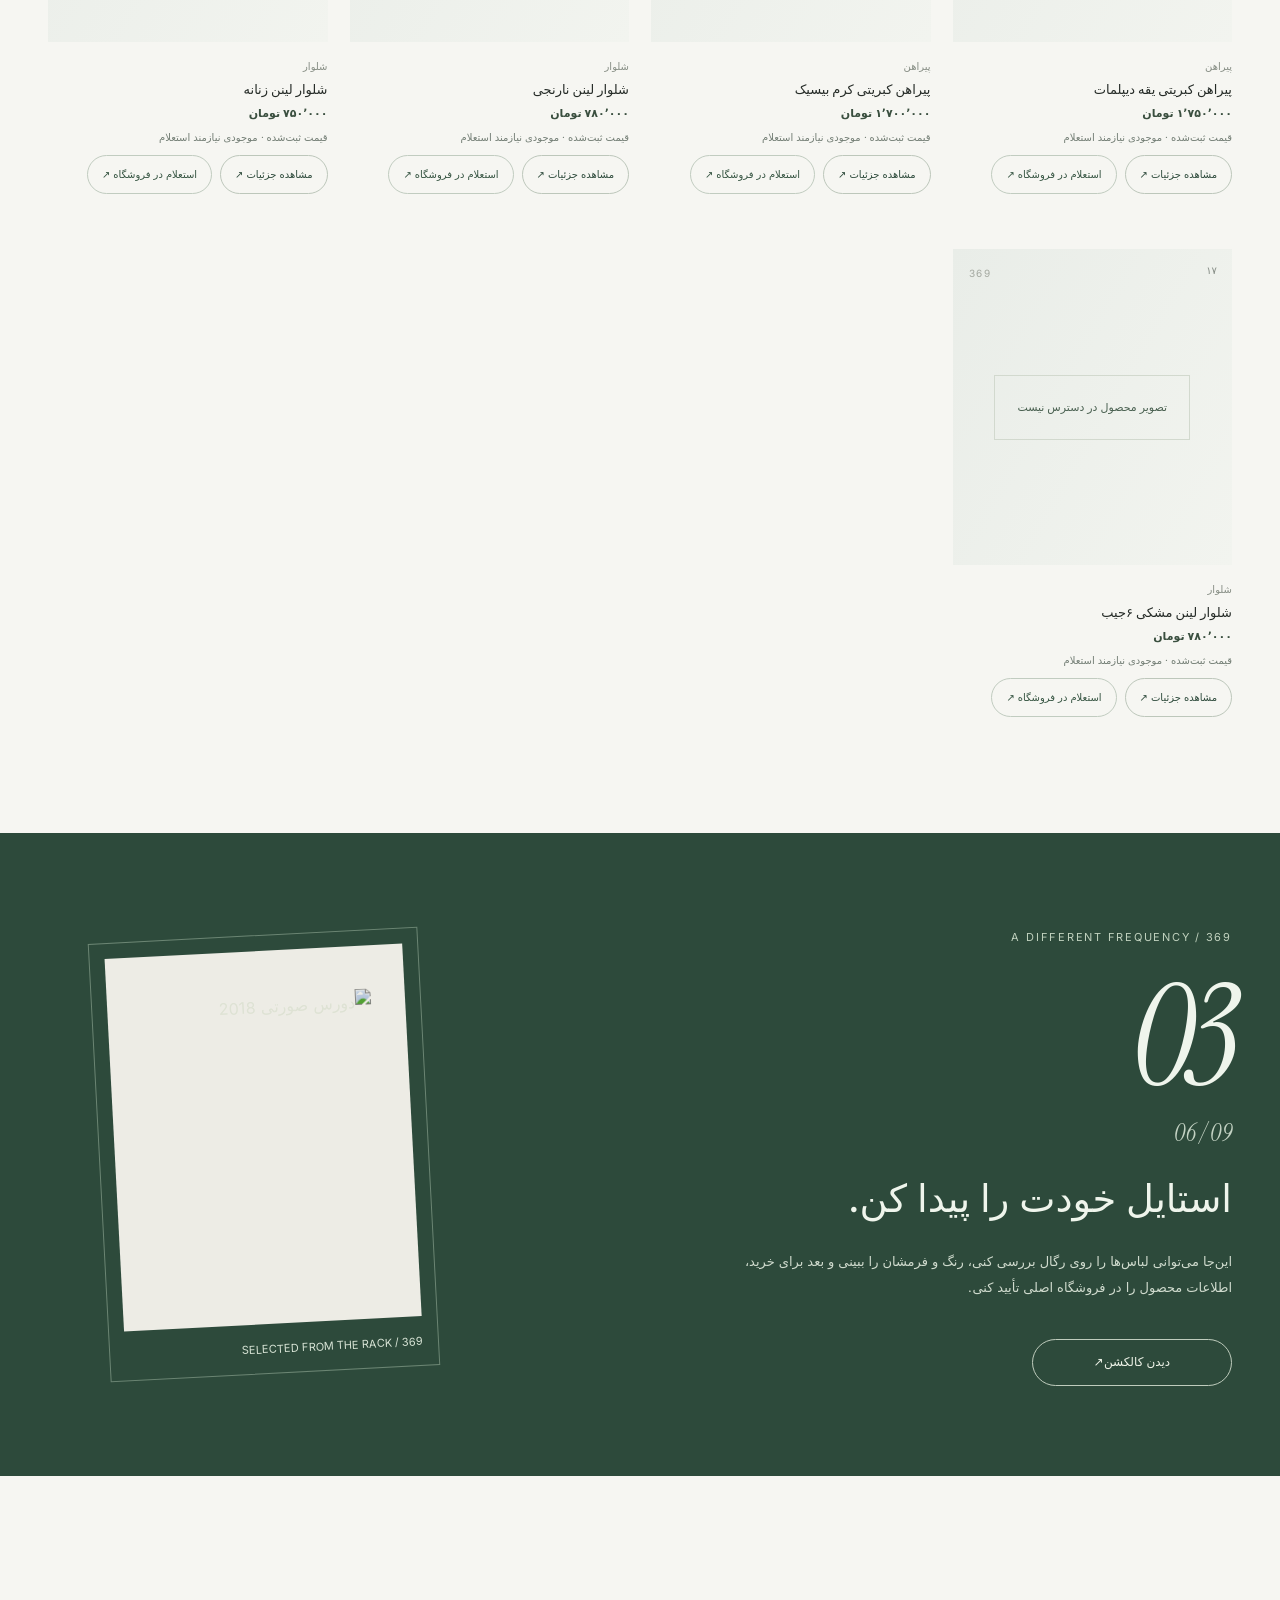
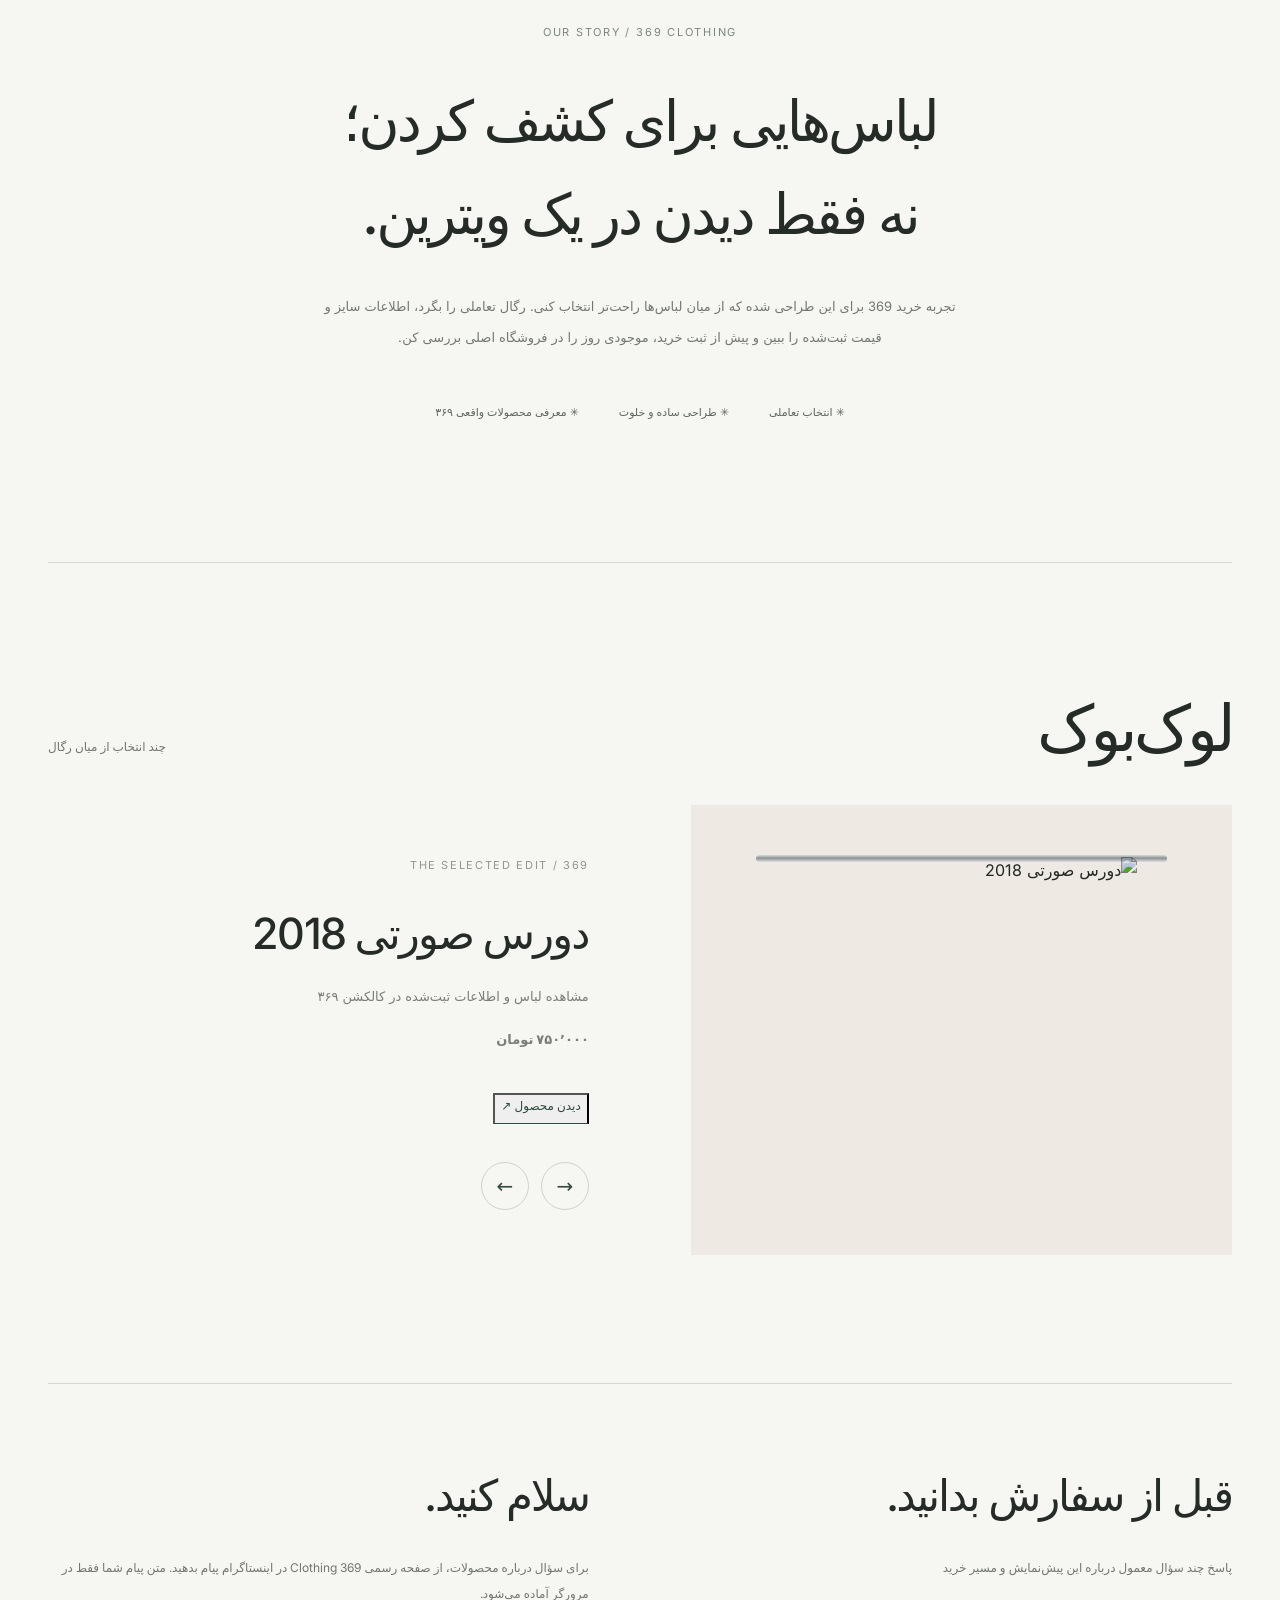
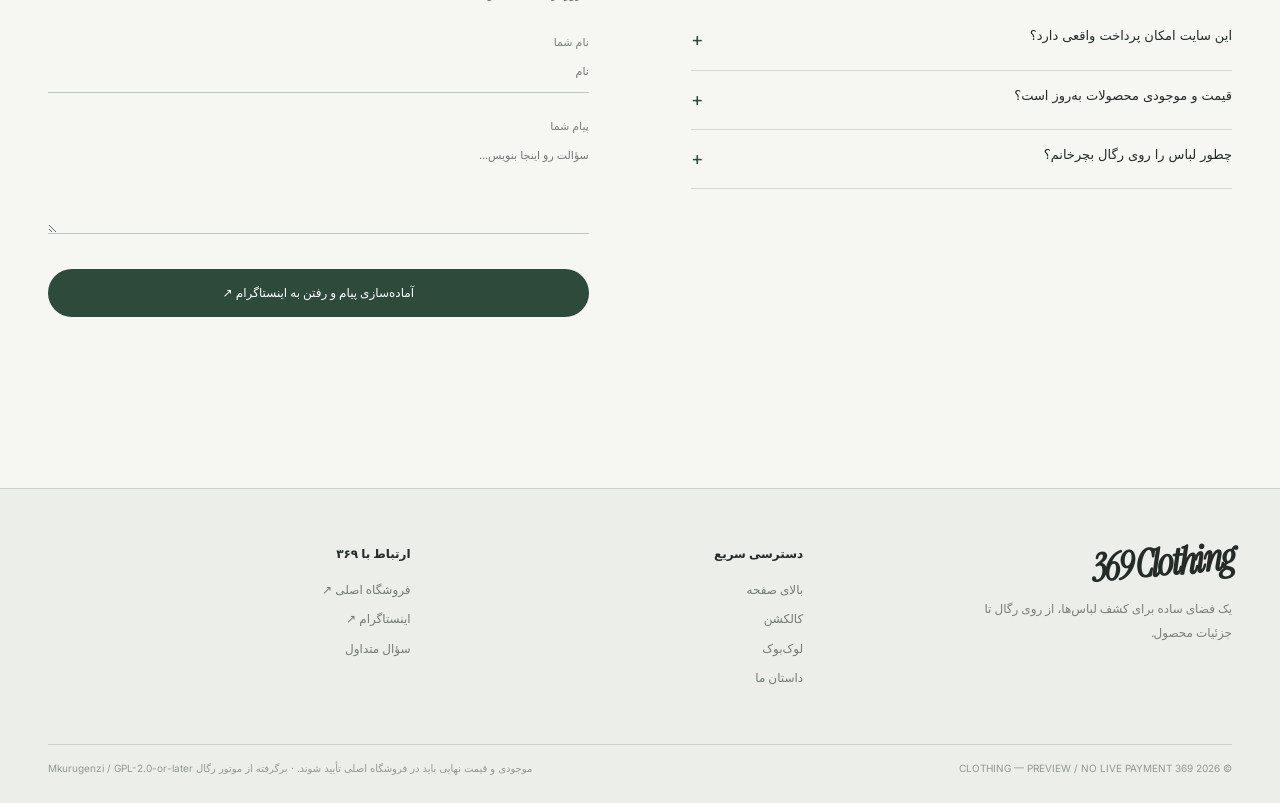
==== commit c73f4581: "feat: wire tested photo-derived garment motion to storefront on feature branch" ====
--- a/index.html
+++ b/index.html
@@ -685,7 +685,7 @@
 .filter-button,.product-detail,.bag-top{min-height:39px}
 @media(max-width:600px){.filter-button{min-height:42px;padding:10px 18px}.site-header .header-link{min-height:40px}.product-detail{min-height:42px;padding:9px 15px}}
 @media(prefers-reduced-motion:reduce){.marquee-track{animation:none!important}.mkr .mkr-rack.is-entering{animation:none!important}}
-</style></head><body><a class="sr-skip" href="#collection">پرش به فهرست محصولات</a><a class="skip" href="#collection">رفتن به محصولات</a>
+</style><link rel="stylesheet" href="/assets/garment-motion-v7.css"></head><body><a class="sr-skip" href="#collection">پرش به فهرست محصولات</a><a class="skip" href="#collection">رفتن به محصولات</a>
 <header class="site-header">
   <div class="header-left"><span class="micro">EST. 369 / CLOTHING</span><a class="header-link" href="#story">درباره ما</a></div>
   <a class="brand-sign" href="#top" aria-label="صفحه اصلی 369 Clothing" dir="ltr">369 Clothing</a>
@@ -698,7 +698,7 @@
    <p class="hero-lede">از بین رگال انتخاب کن، لباس را بچرخان و جزئیاتش را ببین.</p>
    <div class="rack-wrap"><div class="rack-kicker" aria-hidden="true"><i></i> THE INTERACTIVE RACK <i></i></div>
     <div class="mkr" data-mkr-config='{"title":"369 Clothing / کالکشن","currency":"تومان","ticker":["369 CLOTHING","EXPLORE THE RACK","WEAR YOUR FREQUENCY"],"cart":{"currency":"تومان","termsUrl":"https://369clothing.ir","privacyUrl":"https://369clothing.ir"}}'></div>
-    <span class="rack-stage-note">۳۶۹ / لمس کن و بچرخان</span>
+    <span class="rack-stage-note">لمس اول: چرخش · لمس دوم: جزئیات</span>
    </div>
  </section>
  <div class="marquee" aria-hidden="true"><div class="marquee-track"><span>369 CLOTHING</span><b>✳</b><span>INTERACTIVE WARDROBE</span><b>✳</b><span>CURATED EVERYDAY PIECES</span><b>✳</b><span>369 CLOTHING</span><b>✳</b><span>INTERACTIVE WARDROBE</span><b>✳</b><span>CURATED EVERYDAY PIECES</span><b>✳</b></div></div>
@@ -2334,4 +2334,4 @@
 </script>
 <script src="/assets/clothing-turn-player.js" defer></script>
 <script src="/assets/turn-adapter.js" defer></script>
-</body></html>+<script src="/assets/garment-motion-v7.js" defer></script></body></html>
